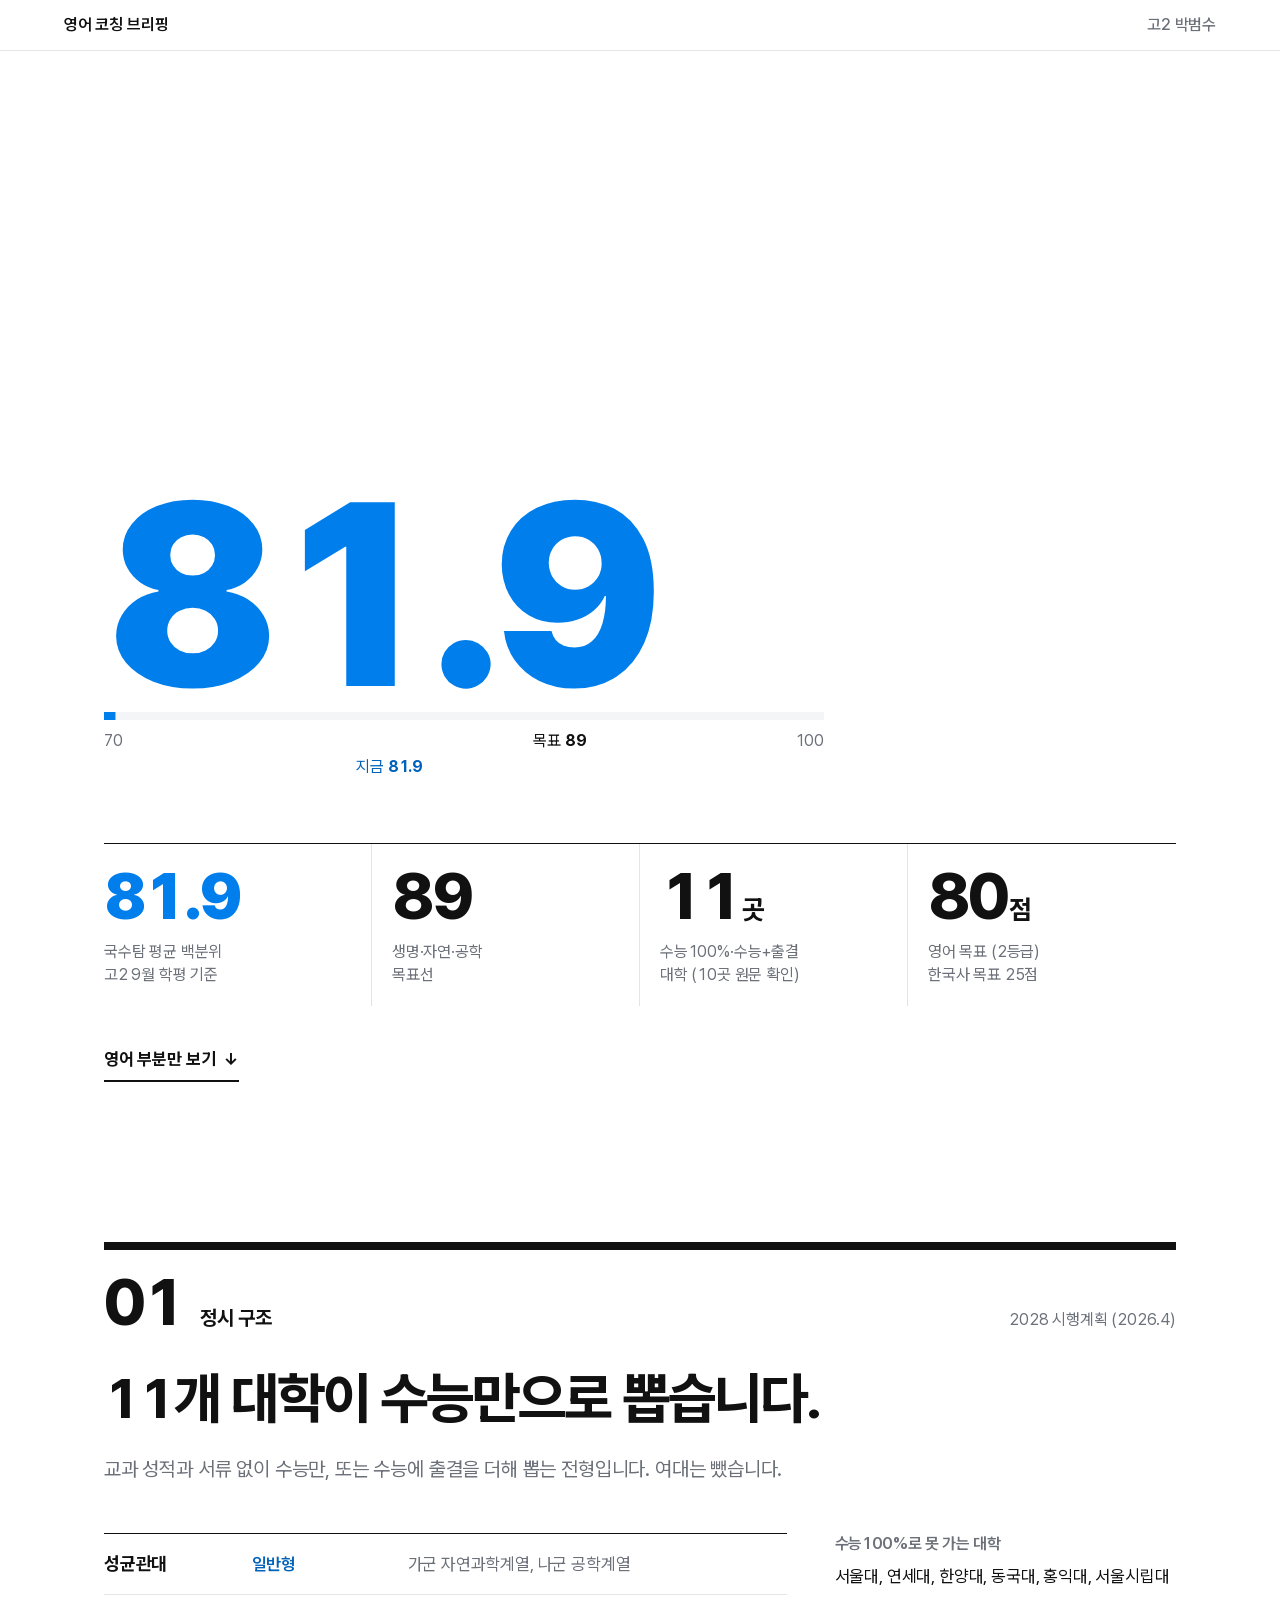
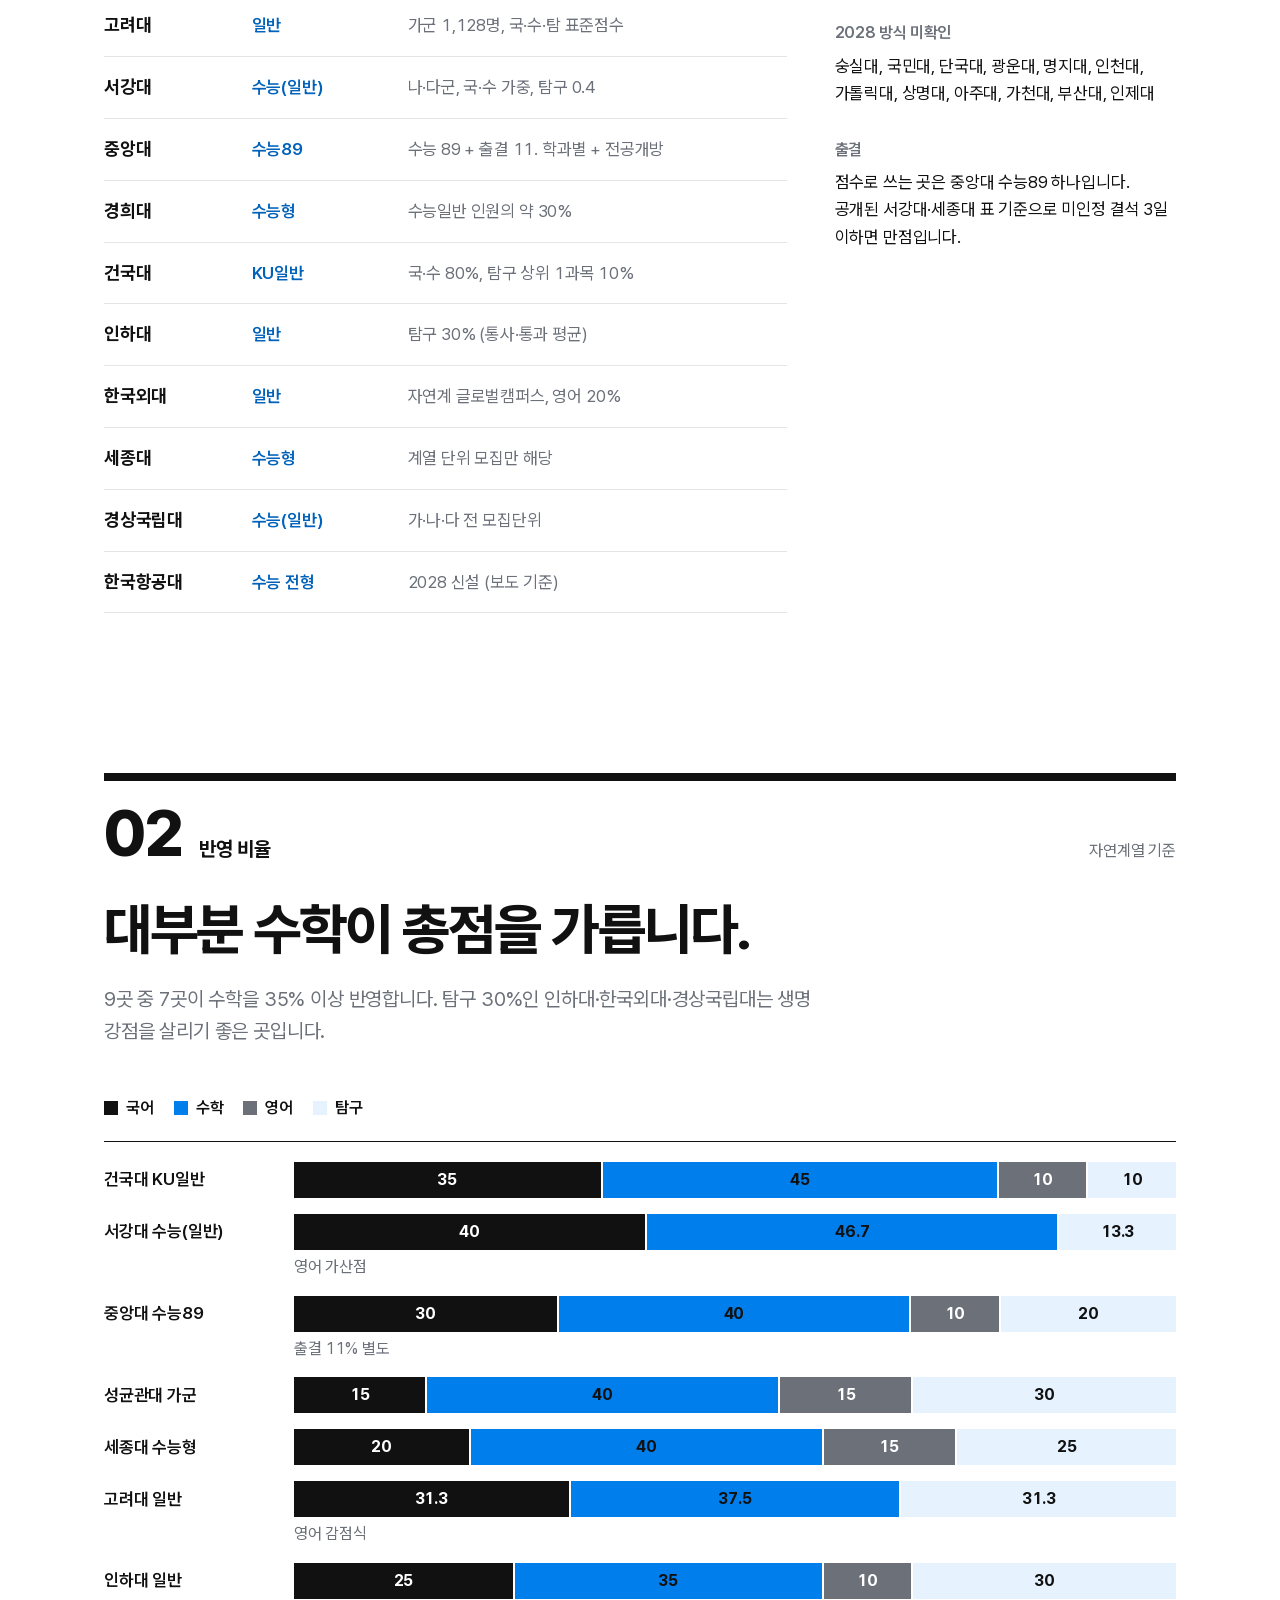
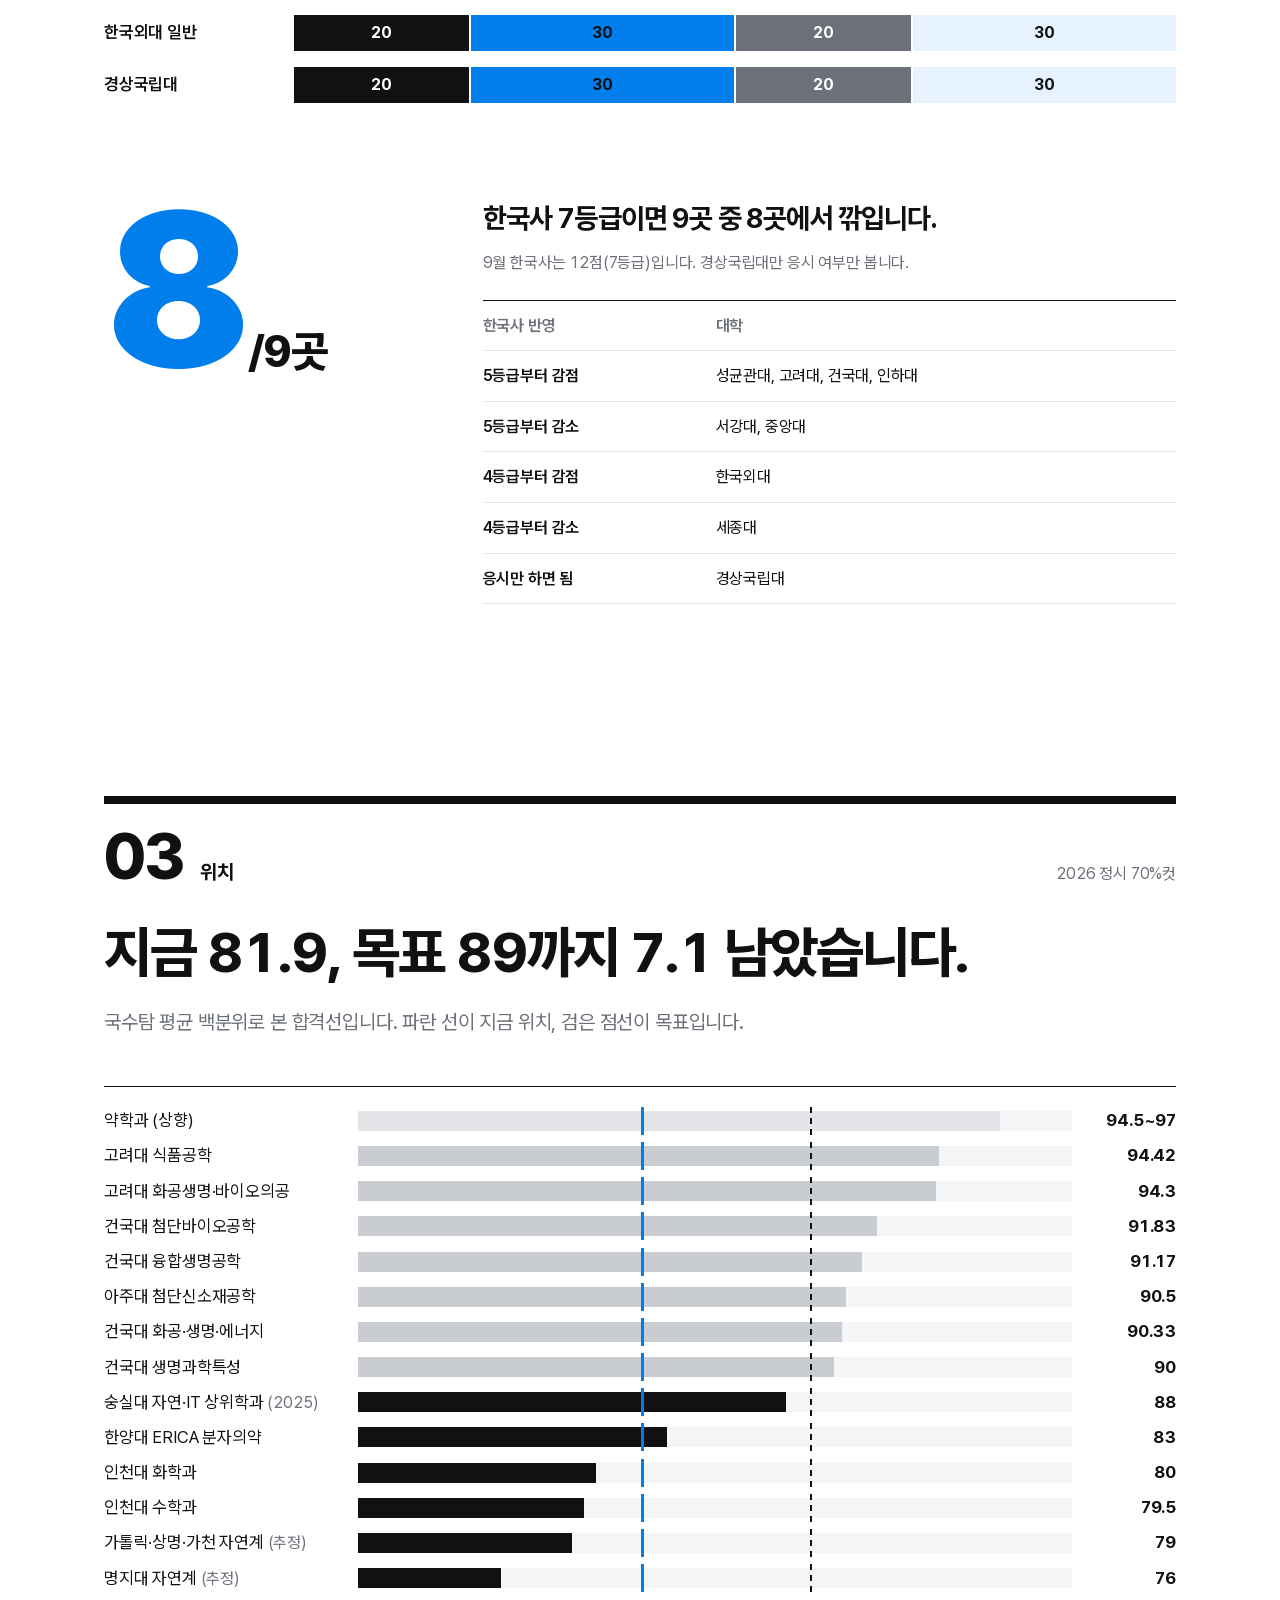
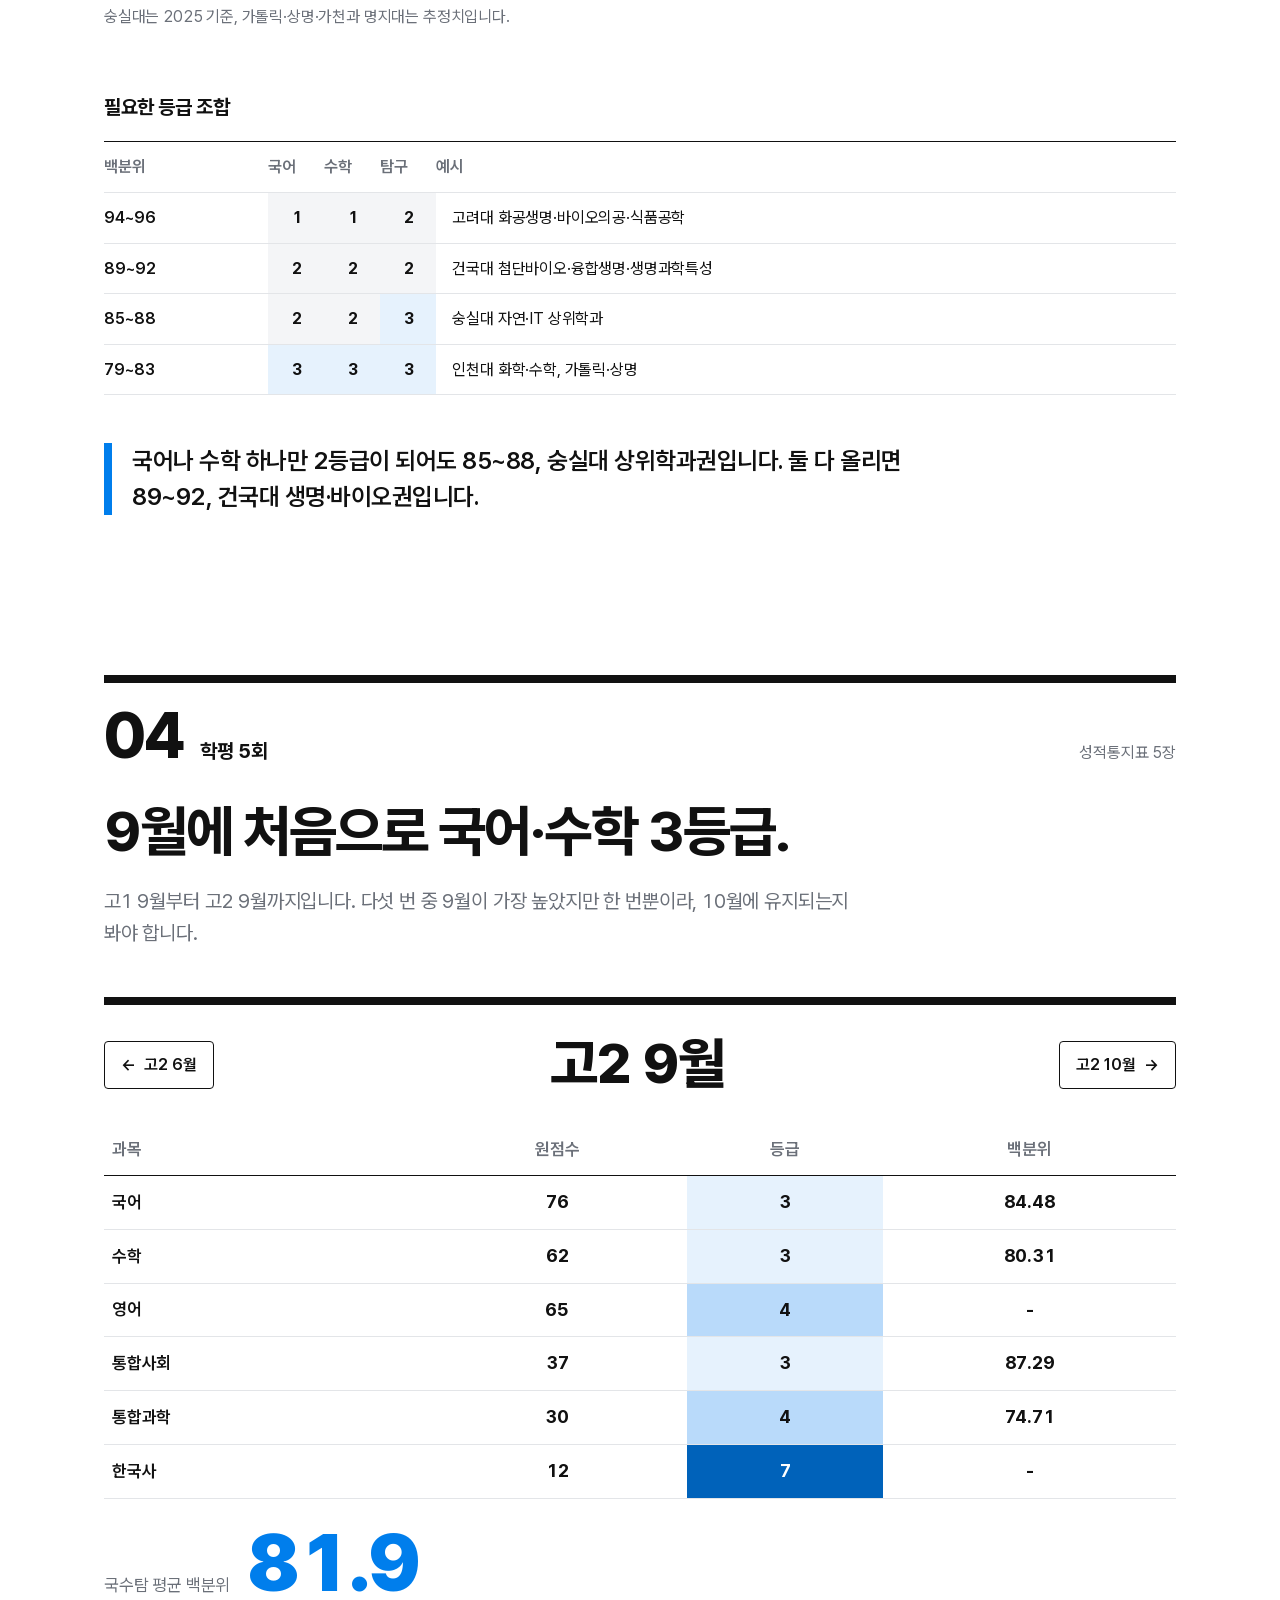
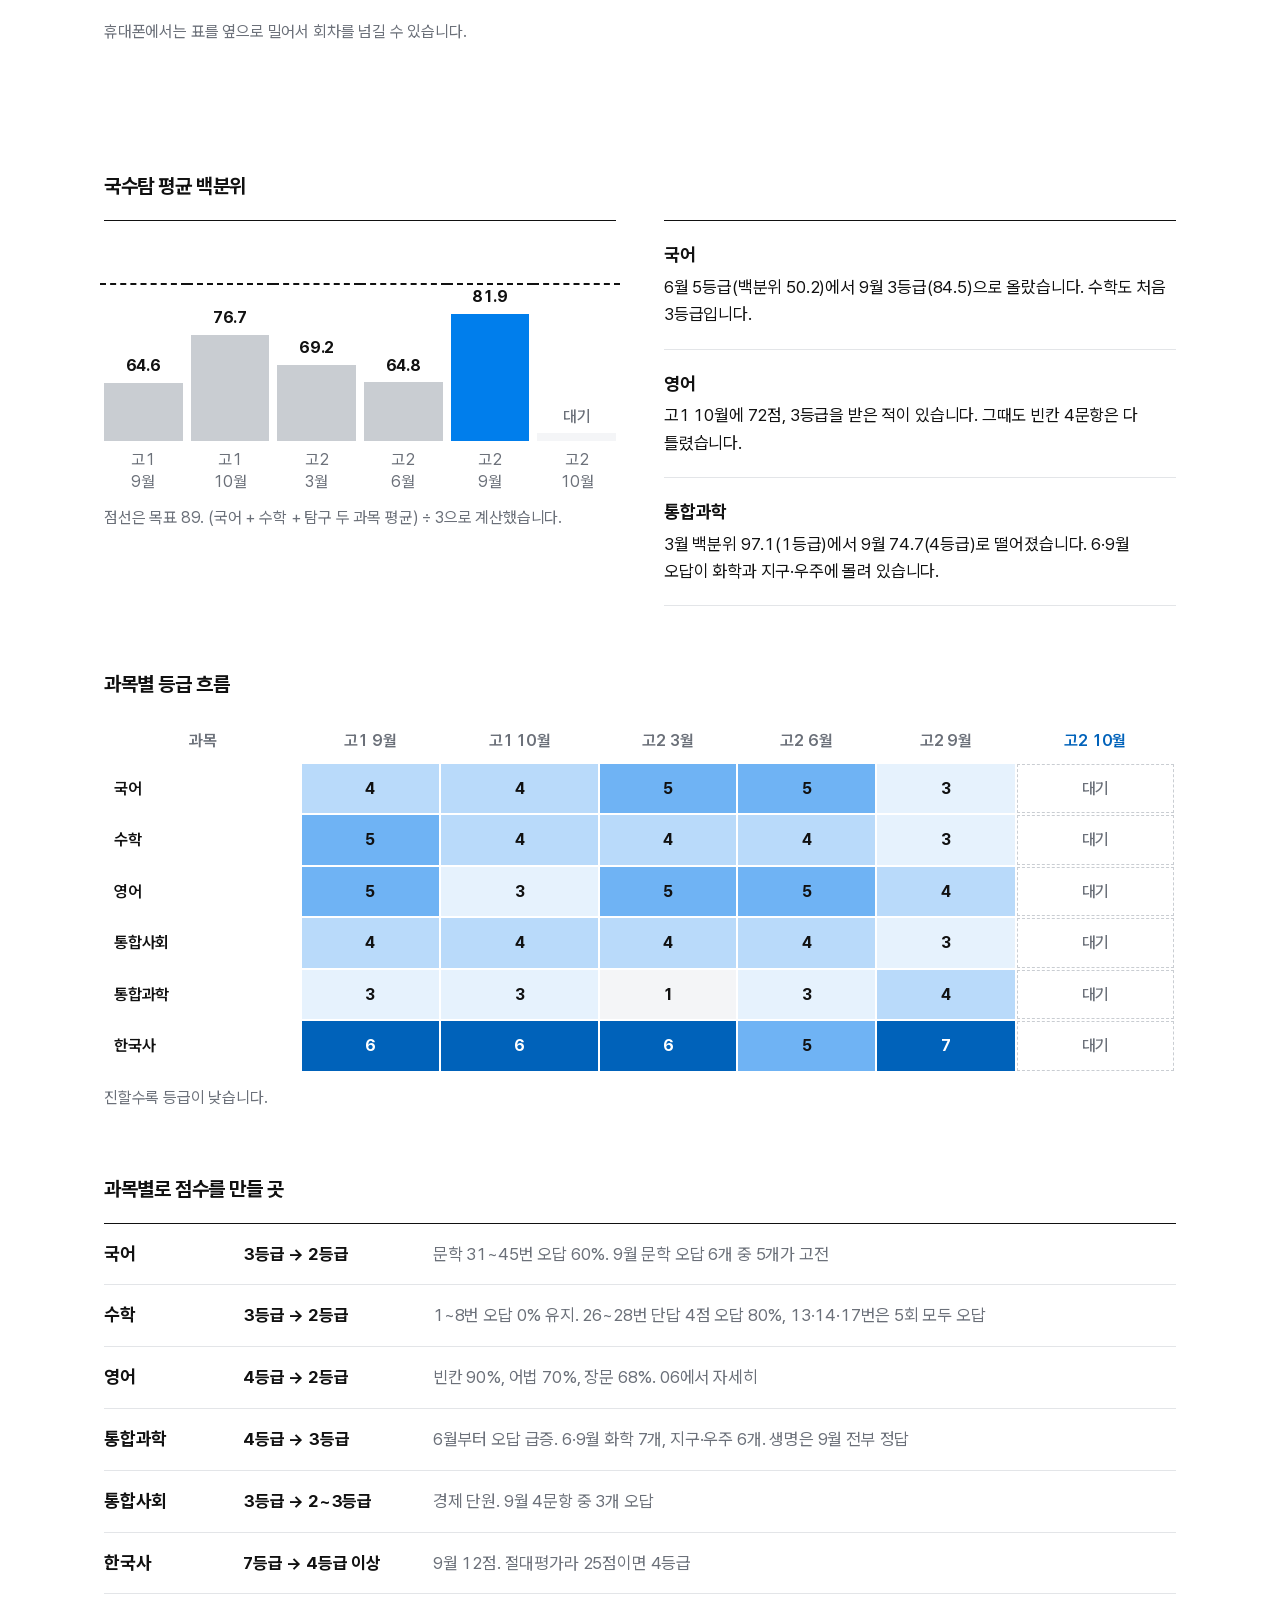
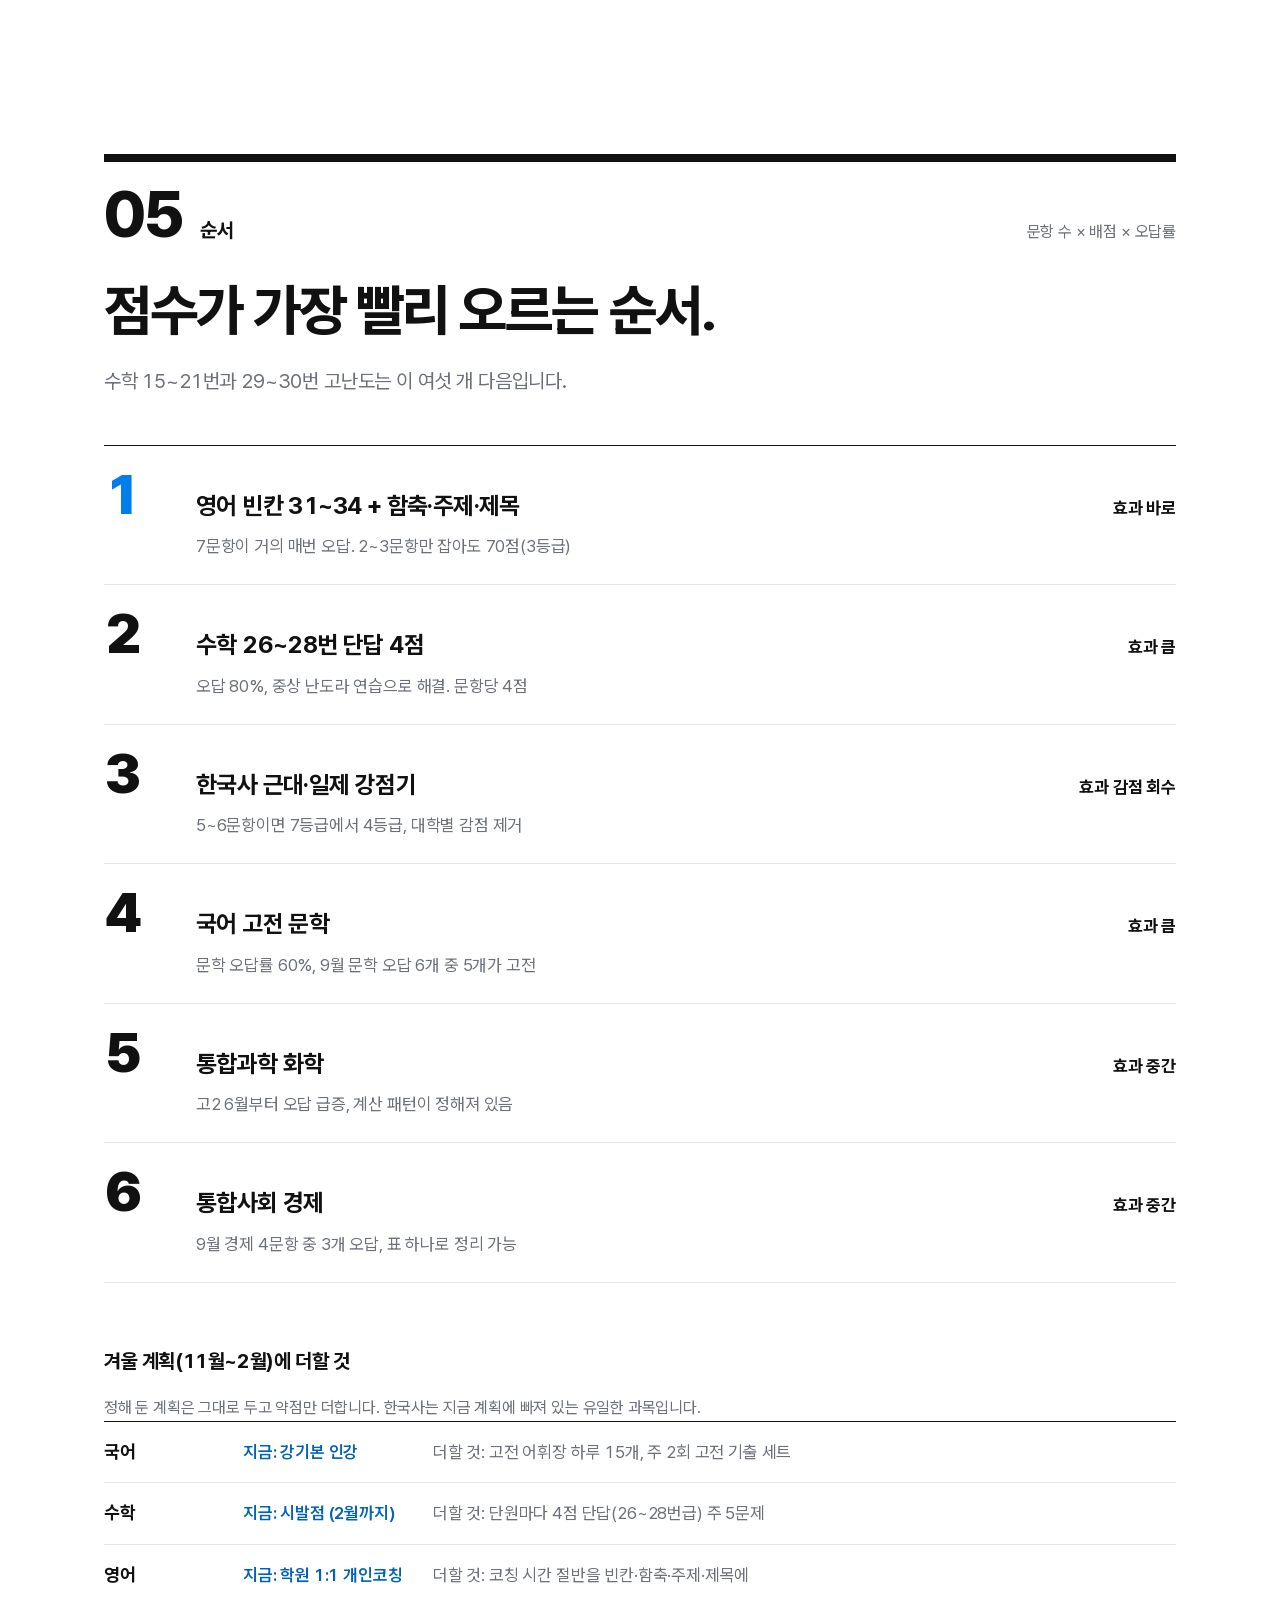
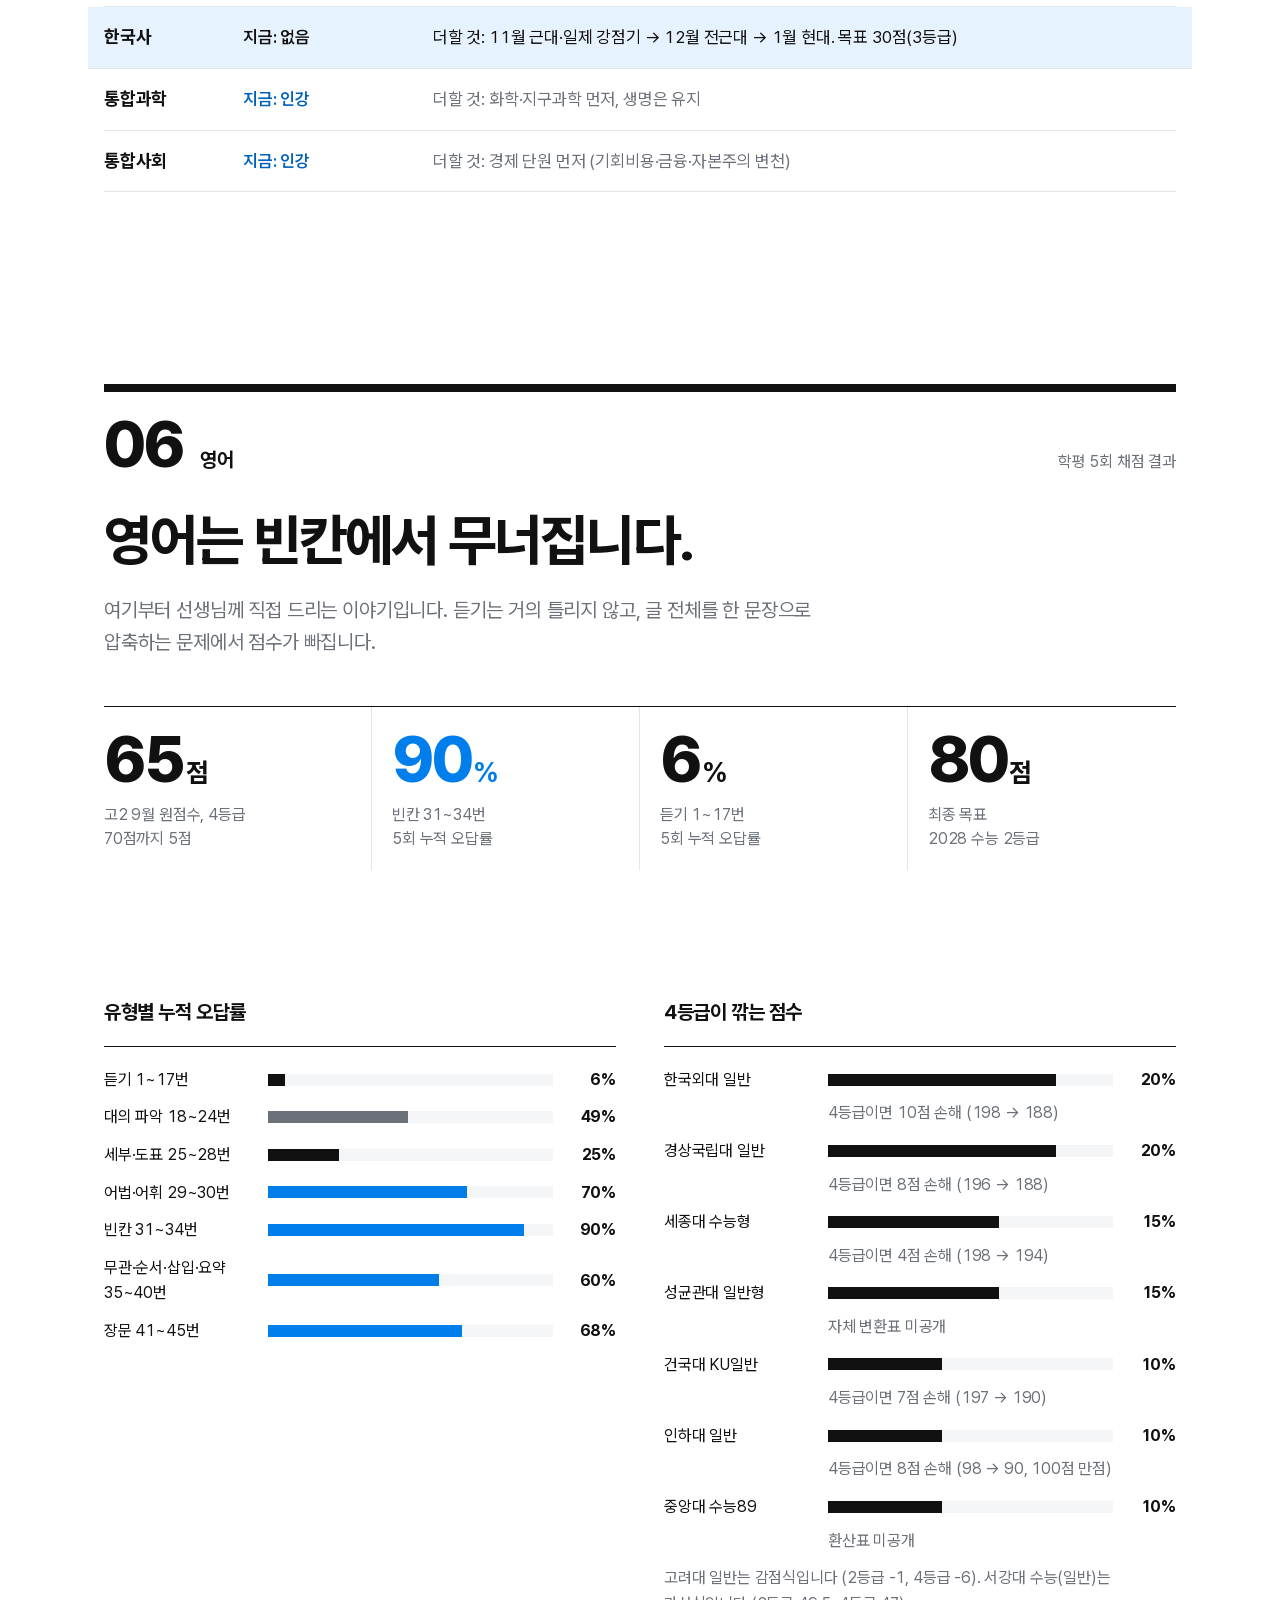
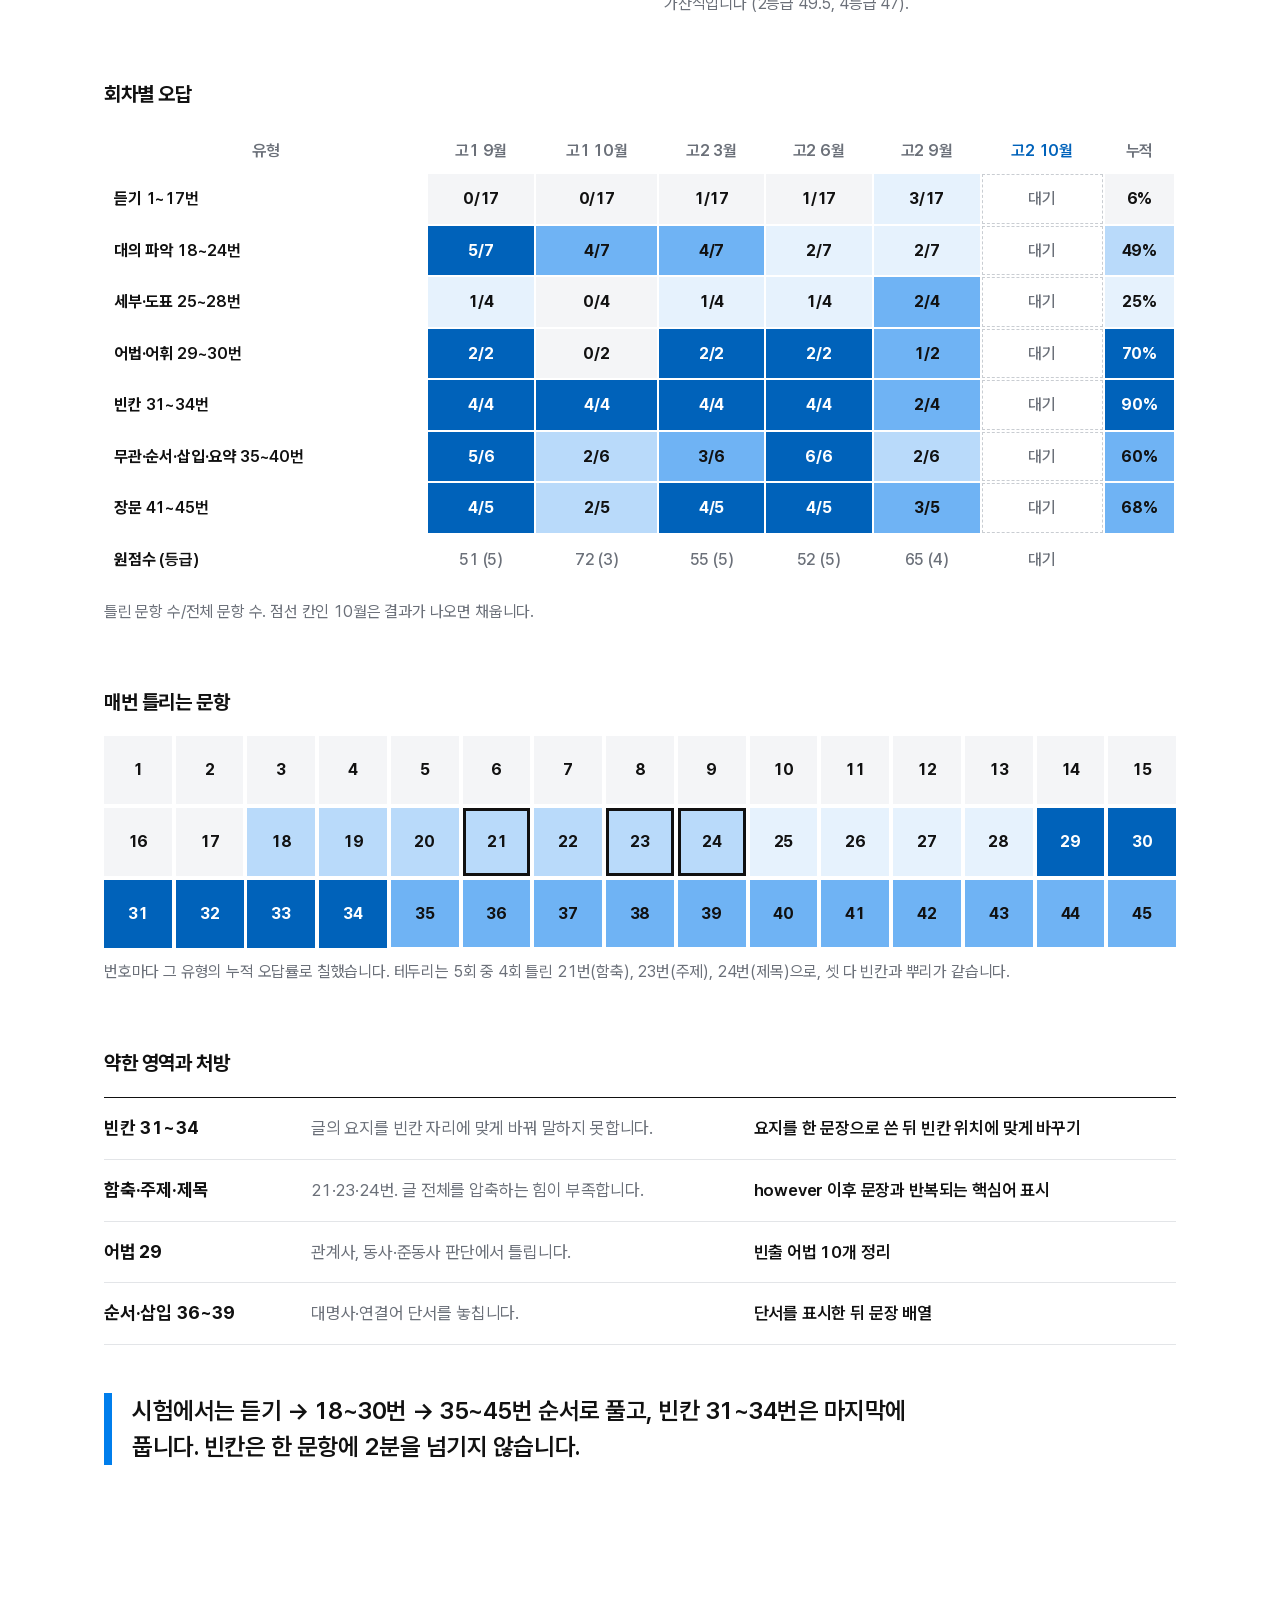
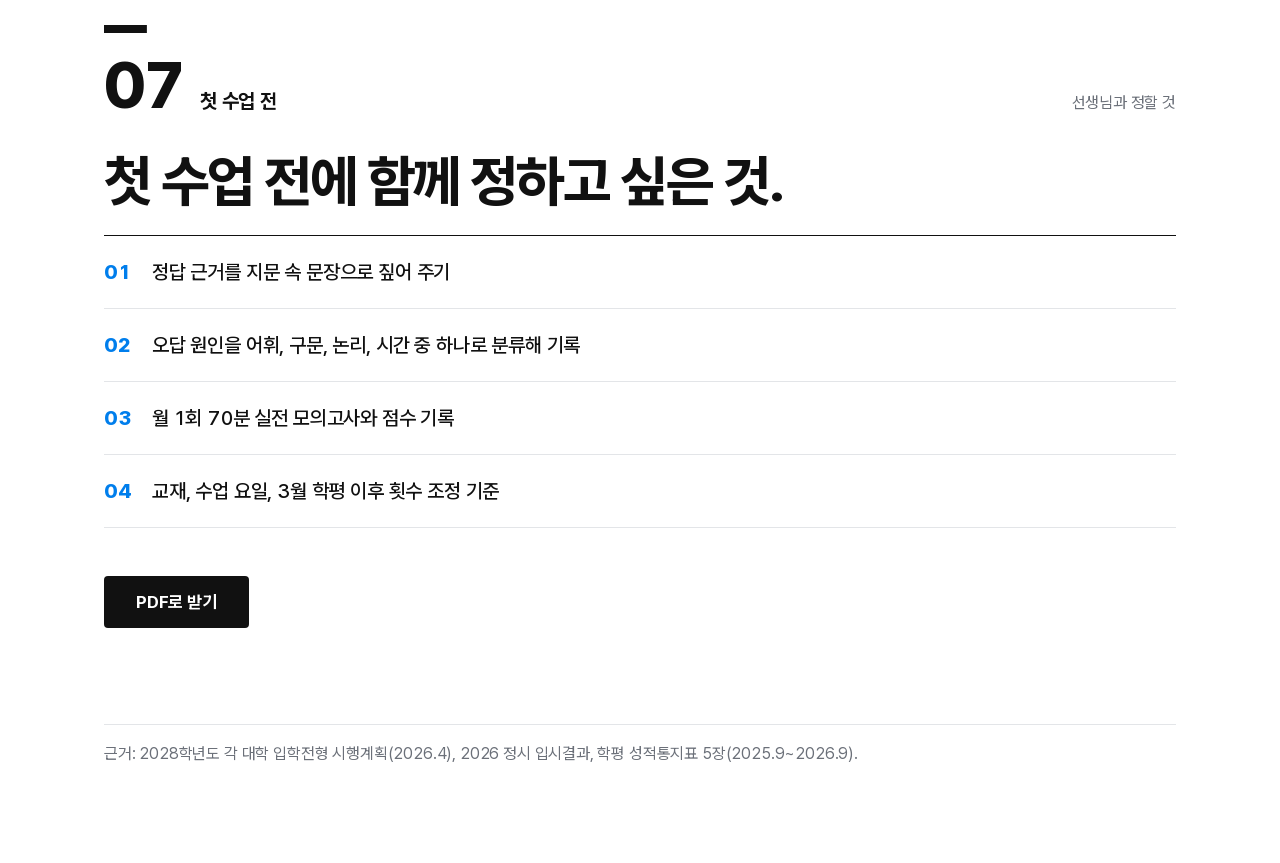
==== briefing/index.html @ 5a187ddb "Add 2028 briefing site under /briefing Co-Authored-By: Claude Opus 5.5 <noreply@anthropic.com> Claud" ====
<!DOCTYPE html>
<html lang="ko">
<head>
  <meta charset="utf-8">
  <meta name="viewport" content="width=device-width, initial-scale=1, viewport-fit=cover">
  <meta name="robots" content="noindex, nofollow">
  <title>2028 정시와 영어 코칭 브리핑</title>
  <link rel="preload" href="fonts/pretendard-subset.woff2" as="font" type="font/woff2" crossorigin>
  <link rel="stylesheet" href="styles.css">
</head>
<body>

<div class="topbar">
  <span class="tb-title">영어 코칭 브리핑</span>
  <span class="tb-meta">고2 박범수</span>
</div>

<main>

  <!-- 첫 화면: 큰 81.9가 스크롤에 맞춰 줄어들며 아래 숫자 줄 첫 칸으로 들어간다 -->
  <header class="hero" id="top">
    <h1 data-reveal>2028 정시 지도와<br>5회 학평 분석</h1>
    <p class="hero-sub" data-reveal>수능100%로 뽑는 대학 11곳을 기준으로 지금 위치와 남은 거리를 정리했습니다. 영어는 마지막 장에서 자세히 말씀드릴게요.</p>

    <div class="hero-num" aria-hidden="true">
      <span class="hero-big" id="hero-big"><span data-key="now">81.9</span></span>
    </div>
    <div class="gauge" id="gauge" role="img" aria-label="국수탐 평균 백분위 눈금. 지금 81.9, 목표 89">
      <span class="g-track"><span class="g-fill"></span><i class="g-goal"></i></span>
      <span class="g-labels"><span>70</span><span class="g-now">지금 <b data-key="now">81.9</b></span><span class="g-target">목표 <b data-key="target">89</b></span><span>100</span></span>
    </div>

    <ul class="mets">
      <li class="m-now"><span class="m-v"><span data-count="81.9" data-decimals="1" data-key="now">81.9</span></span><span class="m-l">국수탐 평균 백분위<br><span data-key="now-round">고2 9월</span> 학평 기준</span></li>
      <li><span class="m-v"><span data-count="89" data-key="target">89</span></span><span class="m-l">생명·자연·공학<br>목표선</span></li>
      <li><span class="m-v"><span data-count="11">11</span><small>곳</small></span><span class="m-l">수능100%·수능+출결<br>대학 (10곳 원문 확인)</span></li>
      <li><span class="m-v"><span data-count="80">80</span><small>점</small></span><span class="m-l">영어 목표 (2등급)<br>한국사 목표 25점</span></li>
    </ul>
    <a class="jump" href="#english" data-reveal>영어 부분만 보기 <span aria-hidden="true">↓</span></a>
    <ol class="toc print-only" aria-label="목차">
      <li><b>01</b>정시 구조</li><li><b>02</b>반영 비율</li><li><b>03</b>위치</li><li><b>04</b>학평 5회</li>
      <li><b>05</b>순서</li><li><b>06</b>영어</li><li><b>07</b>첫 수업 전</li>
    </ol>
  </header>

  <!-- 01 정시 구조 -->
  <section id="csat">
    <div class="sh" data-reveal><span class="sh-no">01</span><span class="sh-name">정시 구조</span><span class="sh-meta">2028 시행계획 (2026.4)</span></div>
    <h2 data-reveal>11개 대학이 수능만으로 뽑습니다.</h2>
    <p class="lede" data-reveal>교과 성적과 서류 없이 수능만, 또는 수능에 출결을 더해 뽑는 전형입니다. 여대는 뺐습니다.</p>
    <div class="cols">
      <ol class="rows univs" id="univs"></ol>
      <aside class="side">
        <div data-reveal><h3>수능100%로 못 가는 대학</h3><p id="not-csat"></p></div>
        <div data-reveal><h3>2028 방식 미확인</h3><p id="unconfirmed"></p></div>
        <div data-reveal><h3>출결</h3><p>점수로 쓰는 곳은 중앙대 수능89 하나입니다. 공개된 서강대·세종대 표 기준으로 미인정 결석 3일 이하면 만점입니다.</p></div>
      </aside>
    </div>
  </section>

  <!-- 02 반영 비율 -->
  <section id="ratio">
    <div class="sh" data-reveal><span class="sh-no">02</span><span class="sh-name">반영 비율</span><span class="sh-meta">자연계열 기준</span></div>
    <h2 data-reveal>대부분 수학이 총점을 가릅니다.</h2>
    <p class="lede" data-reveal>9곳 중 7곳이 수학을 35% 이상 반영합니다. 탐구 30%인 인하대·한국외대·경상국립대는 생명 강점을 살리기 좋은 곳입니다.</p>
    <ul class="legend" data-reveal aria-hidden="true">
      <li><i class="sw kor"></i>국어</li><li><i class="sw math"></i>수학</li><li><i class="sw eng"></i>영어</li><li><i class="sw tam"></i>탐구</li>
    </ul>
    <div class="stack" id="ratio-bars" role="img"></div>

    <div class="hist pb">
      <div class="hist-num" data-reveal><span class="big-n">8</span><span class="big-u">/9곳</span></div>
      <div class="hist-body">
        <h3 data-reveal>한국사 7등급이면 9곳 중 8곳에서 깎입니다.</h3>
        <p class="note" data-reveal>9월 한국사는 12점(7등급)입니다. 경상국립대만 응시 여부만 봅니다.</p>
        <table class="tbl" id="hist-rule" data-reveal></table>
      </div>
    </div>
  </section>

  <!-- 03 위치 -->
  <section id="position">
    <div class="sh" data-reveal><span class="sh-no">03</span><span class="sh-name">위치</span><span class="sh-meta">2026 정시 70%컷</span></div>
    <h2 data-reveal>지금 <span data-key="now">81.9</span>, 목표 <span data-key="target">89</span>까지 <span data-key="gap">7.1</span> 남았습니다.</h2>
    <p class="lede" data-reveal>국수탐 평균 백분위로 본 합격선입니다. 파란 선이 지금 위치, 검은 점선이 목표입니다.</p>
    <div class="cutoffs" id="cutoffs" role="img"></div>
    <p class="note" data-reveal>숭실대는 2025 기준, 가톨릭·상명·가천과 명지대는 추정치입니다.</p>

    <h3 class="sub-h pb" data-reveal>필요한 등급 조합</h3>
    <div class="scroll-x"><table class="tbl combos" id="combos" data-reveal></table></div>
    <p class="pull" data-reveal>국어나 수학 하나만 2등급이 되어도 85~88, 숭실대 상위학과권입니다. 둘 다 올리면 89~92, 건국대 생명·바이오권입니다.</p>
  </section>

  <!-- 04 학평 5회 -->
  <section id="mocks">
    <div class="sh" data-reveal><span class="sh-no">04</span><span class="sh-name">학평 5회</span><span class="sh-meta">성적통지표 5장</span></div>
    <h2 data-reveal>9월에 처음으로 국어·수학 3등급.</h2>
    <p class="lede" data-reveal>고1 9월부터 고2 9월까지입니다. 다섯 번 중 9월이 가장 높았지만 한 번뿐이라, 10월에 유지되는지 봐야 합니다.</p>

    <div class="round" id="round-card" data-reveal>
      <div class="round-nav">
        <button class="nav-btn" id="round-prev" type="button"><span aria-hidden="true">←</span><span class="nav-label"></span></button>
        <h3 class="round-title" id="round-title" aria-live="polite">고2 9월</h3>
        <button class="nav-btn" id="round-next" type="button"><span class="nav-label"></span><span aria-hidden="true">→</span></button>
      </div>
      <div class="round-body" id="round-body"></div>
      <p class="note round-hint">휴대폰에서는 표를 옆으로 밀어서 회차를 넘길 수 있습니다.</p>
    </div>

    <div class="split pb">
      <div>
        <h3 class="sub-h" data-reveal>국수탐 평균 백분위</h3>
        <ol class="trend" id="trend" role="img"></ol>
        <p class="note" data-reveal>점선은 목표 89. (국어 + 수학 + 탐구 두 과목 평균) ÷ 3으로 계산했습니다.</p>
      </div>
      <ul class="findings">
        <li data-reveal><b>국어</b>6월 5등급(백분위 50.2)에서 9월 3등급(84.5)으로 올랐습니다. 수학도 처음 3등급입니다.</li>
        <li data-reveal><b>영어</b>고1 10월에 72점, 3등급을 받은 적이 있습니다. 그때도 빈칸 4문항은 다 틀렸습니다.</li>
        <li data-reveal><b>통합과학</b>3월 백분위 97.1(1등급)에서 9월 74.7(4등급)로 떨어졌습니다. 6·9월 오답이 화학과 지구·우주에 몰려 있습니다.</li>
      </ul>
    </div>

    <h3 class="sub-h pb" data-reveal>과목별 등급 흐름</h3>
    <div class="scroll-x" tabindex="0" role="region" aria-label="회차별 과목 등급 표, 옆으로 밀어서 보기">
      <table class="heat grades" id="grade-table"></table>
    </div>
    <p class="note" data-reveal>진할수록 등급이 낮습니다.</p>

    <h3 class="sub-h" data-reveal>과목별로 점수를 만들 곳</h3>
    <ol class="rows subj" id="subject-plan"></ol>
  </section>

  <!-- 05 순서 -->
  <section id="order">
    <div class="sh" data-reveal><span class="sh-no">05</span><span class="sh-name">순서</span><span class="sh-meta">문항 수 × 배점 × 오답률</span></div>
    <h2 data-reveal>점수가 가장 빨리 오르는 순서.</h2>
    <p class="lede" data-reveal>수학 15~21번과 29~30번 고난도는 이 여섯 개 다음입니다.</p>
    <ol class="rank" id="priority"></ol>
    <h3 class="sub-h pb" data-reveal>겨울 계획(11월~2월)에 더할 것</h3>
    <p class="note" data-reveal>정해 둔 계획은 그대로 두고 약점만 더합니다. 한국사는 지금 계획에 빠져 있는 유일한 과목입니다.</p>
    <ol class="rows winter" id="winter"></ol>
  </section>

  <!-- 06 영어 -->
  <section id="english">
    <div class="sh" data-reveal><span class="sh-no">06</span><span class="sh-name">영어</span><span class="sh-meta">학평 5회 채점 결과</span></div>
    <h2 data-reveal>영어는 빈칸에서 무너집니다.</h2>
    <p class="lede" data-reveal>여기부터 선생님께 직접 드리는 이야기입니다. 듣기는 거의 틀리지 않고, 글 전체를 한 문장으로 압축하는 문제에서 점수가 빠집니다.</p>
    <ul class="mets eng-mets">
      <li><span class="m-v"><span data-count="65" data-key="eng-raw">65</span><small>점</small></span><span class="m-l"><span data-key="eng-label">고2 9월</span> 원점수, <span data-key="eng-grade">4</span>등급<br>70점까지 5점</span></li>
      <li class="accent"><span class="m-v"><span data-count="90" data-key="blank">90</span><small>%</small></span><span class="m-l">빈칸 31~34번<br><span data-rounds>5</span>회 누적 오답률</span></li>
      <li><span class="m-v"><span data-count="6" data-key="listen">6</span><small>%</small></span><span class="m-l">듣기 1~17번<br><span data-rounds>5</span>회 누적 오답률</span></li>
      <li><span class="m-v"><span data-count="80">80</span><small>점</small></span><span class="m-l">최종 목표<br>2028 수능 2등급</span></li>
    </ul>

    <div class="split pb">
      <div>
        <h3 class="sub-h" data-reveal>유형별 누적 오답률</h3>
        <div class="bars" id="type-bars" role="img" aria-label="유형별 누적 오답률 막대그래프"></div>
      </div>
      <div>
        <h3 class="sub-h" data-reveal>4등급이 깎는 점수</h3>
        <div class="bars" id="weight-bars" role="img" aria-label="대학별 영어 반영 비중과 4등급일 때 잃는 점수"></div>
        <p class="note" id="weight-other"></p>
      </div>
    </div>

    <h3 class="sub-h pb" data-reveal>회차별 오답</h3>
    <div class="scroll-x" tabindex="0" role="region" aria-label="회차별 유형 오답 표, 옆으로 밀어서 보기">
      <table class="heat" id="heat"></table>
    </div>
    <p class="note" data-reveal>틀린 문항 수/전체 문항 수. 점선 칸인 10월은 결과가 나오면 채웁니다.</p>

    <h3 class="sub-h" data-reveal>매번 틀리는 문항</h3>
    <div class="grid45" id="grid45" role="img" aria-label="45문항 지도. 번호마다 그 유형의 누적 오답률로 색을 칠함. 빈칸 31~34번이 가장 진하고, 21·23·24번은 5회 중 4회 오답"></div>
    <p class="note" data-reveal>번호마다 그 유형의 누적 오답률로 칠했습니다. 테두리는 5회 중 4회 틀린 21번(함축), 23번(주제), 24번(제목)으로, 셋 다 빈칸과 뿌리가 같습니다.</p>

    <h3 class="sub-h pb" data-reveal>약한 영역과 처방</h3>
    <ol class="rows fixes" id="fixes">
      <li><b>빈칸 31~34</b><span>글의 요지를 빈칸 자리에 맞게 바꿔 말하지 못합니다.</span><span class="fix">요지를 한 문장으로 쓴 뒤 빈칸 위치에 맞게 바꾸기</span></li>
      <li><b>함축·주제·제목</b><span>21·23·24번. 글 전체를 압축하는 힘이 부족합니다.</span><span class="fix">however 이후 문장과 반복되는 핵심어 표시</span></li>
      <li><b>어법 29</b><span>관계사, 동사·준동사 판단에서 틀립니다.</span><span class="fix">빈출 어법 10개 정리</span></li>
      <li><b>순서·삽입 36~39</b><span>대명사·연결어 단서를 놓칩니다.</span><span class="fix">단서를 표시한 뒤 문장 배열</span></li>
    </ol>
    <p class="pull" data-reveal>시험에서는 듣기 → 18~30번 → 35~45번 순서로 풀고, 빈칸 31~34번은 마지막에 풉니다. 빈칸은 한 문항에 2분을 넘기지 않습니다.</p>
  </section>

  <!-- 07 함께 정할 것 -->
  <section id="ask">
    <div class="sh" data-reveal><span class="sh-no">07</span><span class="sh-name">첫 수업 전</span><span class="sh-meta">선생님과 정할 것</span></div>
    <h2 data-reveal>첫 수업 전에 함께 정하고 싶은 것.</h2>
    <ol class="checks">
      <li>정답 근거를 지문 속 문장으로 짚어 주기</li>
      <li>오답 원인을 어휘, 구문, 논리, 시간 중 하나로 분류해 기록</li>
      <li>월 1회 70분 실전 모의고사와 점수 기록</li>
      <li>교재, 수업 요일, 3월 학평 이후 횟수 조정 기준</li>
    </ol>
    <a class="btn" href="pdf/briefing.pdf" download="2028-정시-영어-코칭-브리핑.pdf">PDF로 받기</a>
    <p class="note" id="pdf-msg" aria-live="polite"></p>
    <p class="colophon">근거: 2028학년도 각 대학 입학전형 시행계획(2026.4), 2026 정시 입시결과, 학평 성적통지표 5장(2025.9~2026.9).</p>
  </section>

</main>
<script src="main.js" defer></script>
</body>
</html>
---- briefing/styles.css ----
/* Hallmark · redesign · genre: modern-minimal (Swiss) · macrostructure: Stat-Led + Long Document
 * theme: custom "밝은 흰 바탕, 파랑 하나, 굵은 고딕, 큰 숫자" (학생의 swiss-motion-deck 취향)
 * paper #FFFFFF · ink #111111 · accent #007EEC · display/body: Pretendard Variable
 * pre-emit critique: P5 H4 E4 S5 R5 V4
 */

/* 글꼴: 사이트에 쓰인 글자만 잘라 넣은 Pretendard (tools/subset_font.py). 빠진 글자는 시스템 고딕 */
@font-face {
  font-family: "Pretendard Site";
  src: url("fonts/pretendard-subset.woff2") format("woff2");
  font-weight: 100 900; font-style: normal; font-display: swap;
}

/* 디자인 토큰: 색·글꼴·간격·모션은 반드시 여기 변수로만 사용 (CLAUDE.md 규칙) */
:root {
  --paper: #FFFFFF; --surface: #F4F5F7; --line: #E3E5E8; --line-2: #C9CDD2;
  --ink: #111111; --ink-2: #6B7079;
  --accent: #007EEC; --accent-ink: #0062BA; --accent-soft: #E6F2FD;
  /* 진할수록 '자주 틀림·낮은 등급' (파랑 한 가지 색의 농도) */
  --heat-0: #F4F5F7; --heat-1: #E6F2FD; --heat-2: #B9DAFA; --heat-3: #6FB3F4; --heat-4: #0062BA;
  --font: "Pretendard Site", "Pretendard", "Apple SD Gothic Neo", "Noto Sans KR", "Noto Sans CJK KR", system-ui, sans-serif;
  --s1: 4px; --s2: 8px; --s3: 12px; --s4: 16px; --s5: 20px; --s6: 24px; --s8: 32px; --s10: 40px; --s12: 48px; --s16: 64px; --s24: 96px; --s32: 128px;
  --gutter: clamp(16px, 5vw, 64px);
  --rule: 8px;
  --r1: 2px; --r2: 4px;
  --dur-in: 560ms; --dur-out: 240ms; --dur-draw: 800ms; --stagger: 60ms;
  --ease-out: cubic-bezier(0.16, 1, 0.3, 1); --ease-in: cubic-bezier(0.4, 0, 1, 1);
}

* { box-sizing: border-box; }
html, body { overflow-x: clip; background: var(--paper); }
html { scroll-behavior: smooth; -webkit-text-size-adjust: 100%; }
body { margin: 0; color: var(--ink); font: 400 17px/1.6 var(--font); letter-spacing: -0.01em;
  font-variant-numeric: tabular-nums; word-break: keep-all; overflow-wrap: break-word; -webkit-font-smoothing: antialiased; }
main { max-width: 1200px; margin: 0 auto; padding: 0 max(var(--gutter), env(safe-area-inset-right)) env(safe-area-inset-bottom) max(var(--gutter), env(safe-area-inset-left)); }
h1, h2, h3 { font-style: normal; margin: 0; min-width: 0; }
h1 { font-size: clamp(40px, 8.4vw, 96px); font-weight: 800; line-height: 1.08; letter-spacing: -0.045em; }
h2 { font-size: clamp(30px, 5.6vw, 56px); font-weight: 750; line-height: 1.18; letter-spacing: -0.035em; max-width: 16em; margin-bottom: var(--s5); }
h3 { font-size: 20px; font-weight: 700; letter-spacing: -0.02em; line-height: 1.4; }
.sub-h { margin: var(--s16) 0 var(--s5); }
.lede { color: var(--ink-2); font-size: clamp(17px, 1.6vw, 20px); max-width: 38em; margin: 0 0 var(--s12); }
.note { color: var(--ink-2); font-size: 16px; margin: var(--s3) 0 0; }
b { font-weight: 700; }
a { color: inherit; }

/* 위쪽 띠 */
body::before { content: ""; position: fixed; inset: 0 0 auto; height: env(safe-area-inset-top, 0px); z-index: 10; background: var(--paper); }
.topbar { position: sticky; top: env(safe-area-inset-top, 0px); z-index: 10; display: flex; justify-content: space-between; gap: var(--s4);
  padding: var(--s3) max(var(--gutter), env(safe-area-inset-right, 0px)) var(--s3) max(var(--gutter), env(safe-area-inset-left, 0px)); background: var(--paper); border-bottom: 1px solid var(--line); font-size: 16px; font-weight: 600; }
.tb-meta { color: var(--ink-2); font-weight: 500; }

/* 섹션: 굵은 선 + 큰 번호 + 짧은 이름 + 오른쪽 출처 → 문장 제목 */
section { padding: var(--s24) 0 var(--s16); scroll-margin-top: calc(var(--s16) + var(--s2)); }
section#ratio { padding-bottom: var(--s24); }
section#english { padding-top: var(--s32); }
.sh { position: relative; display: grid; grid-template-columns: auto minmax(0, 1fr) auto; align-items: baseline; gap: var(--s4);
  padding-top: calc(var(--rule) + var(--s5)); margin-bottom: var(--s8); }
.sh::before { content: ""; position: absolute; left: 0; right: 0; top: 0; height: var(--rule); background: var(--ink); transform-origin: left center; }
.sh-no { font-size: clamp(40px, 6vw, 64px); font-weight: 800; line-height: 1; letter-spacing: -0.04em; }
.sh-name { font-size: 20px; font-weight: 700; }
.sh-meta { color: var(--ink-2); font-size: 16px; text-align: right; }
@media (max-width: 560px) { .sh { grid-template-columns: auto minmax(0, 1fr); } .sh-meta { grid-column: 1 / -1; text-align: left; } }

/* 첫 화면 */
.hero { padding: var(--s16) 0 var(--s16); }
.hero-sub { color: var(--ink-2); font-size: clamp(17px, 1.8vw, 22px); max-width: 32em; margin: var(--s6) 0 0; }
.hero-num { margin: var(--s12) 0 0; line-height: 1; height: 0.86em; font-size: clamp(132px, 36vw, 260px); }
.hero-big { display: inline-block; line-height: 1; font-size: 1em; margin-top: -0.08em; font-weight: 900; letter-spacing: -0.06em; color: var(--accent);
  transform-origin: left top; will-change: transform; }
.gauge { margin: var(--s6) 0 var(--s16); max-width: 720px; }
.g-track { position: relative; display: block; height: 8px; background: var(--surface); }
.g-fill { position: absolute; inset: 0 auto 0 0; width: var(--now); background: var(--accent); transform-origin: left center; }
.g-goal { position: absolute; top: -8px; bottom: -8px; left: var(--goal); width: 2px; background: var(--ink); }
.g-labels { position: relative; display: block; height: 3.2em; margin-top: var(--s2); color: var(--ink-2); font-size: 16px; }
.g-labels > span { position: absolute; top: 0; }
.g-labels > span:first-child { left: 0; } .g-labels > span:last-child { right: 0; }
.g-now { left: var(--now); transform: translateX(-50%); color: var(--accent-ink); top: 1.6em !important; white-space: nowrap; }
.g-target { left: var(--goal); transform: translateX(-50%); color: var(--ink); white-space: nowrap; }
.mets { list-style: none; margin: 0; padding: 0; display: grid; grid-template-columns: repeat(4, minmax(0, 1fr)); border-top: 1px solid var(--ink); }
.mets li { padding: var(--s5) var(--s5) var(--s5) 0; border-right: 1px solid var(--line); }
.mets li + li { padding-left: var(--s5); }
.mets li:last-child { border-right: 0; }
.m-v { display: block; font-size: clamp(40px, 5.6vw, 64px); font-weight: 800; letter-spacing: -0.045em; line-height: 1; }
.m-v small { font-size: 0.42em; font-weight: 700; letter-spacing: -0.02em; margin-left: 2px; }
.m-l { display: block; margin-top: var(--s3); color: var(--ink-2); font-size: 16px; line-height: 1.45; }
.mets li.accent .m-v { color: var(--accent); }
/* 첫 화면 큰 숫자가 내려앉는 칸: 굵기·자간·색을 큰 숫자와 같게 해 바꿔 끼울 때 티가 안 나게 */
.m-now .m-v { color: var(--accent); font-weight: 900; letter-spacing: -0.06em; }
.m-now .m-v > span { display: inline-block; line-height: 1; }
@media (max-width: 720px) {
  .mets { grid-template-columns: repeat(2, minmax(0, 1fr)); }
  .mets li { border-right: 0; border-bottom: 1px solid var(--line); padding-left: 0 !important; }
  .mets li:nth-child(odd) { border-right: 1px solid var(--line); }
  .mets li:nth-child(even) { padding-left: var(--s4) !important; }
}
.jump { display: inline-flex; align-items: center; gap: var(--s2); min-height: 44px; margin-top: var(--s8); font-weight: 700; text-decoration: none; border-bottom: 2px solid var(--ink); }


/* 두 단 배치 (넓은 화면) */
.cols, .split { display: grid; gap: var(--s12); }
@media (min-width: 960px) {
  .cols { grid-template-columns: minmax(0, 8fr) minmax(0, 4fr); }
  .split { grid-template-columns: minmax(0, 1fr) minmax(0, 1fr); align-items: start; }
}
.side { display: grid; gap: var(--s8); align-content: start; }
.side h3 { font-size: 16px; color: var(--ink-2); font-weight: 600; margin-bottom: var(--s2); }
.side p { margin: 0; }

/* 줄 목록 (대학, 과목, 겨울 계획, 처방) */
.rows { list-style: none; margin: 0; padding: 0; border-top: 1px solid var(--ink); }
.rows li { display: grid; grid-template-columns: 7.5em 8em minmax(0, 1fr); column-gap: var(--s5); padding: var(--s4) 0; border-bottom: 1px solid var(--line); align-items: baseline; }
.rows li > b { font-size: 18px; }
.rows .track { color: var(--accent-ink); font-weight: 600; }
.rows li > span:not(.track):not(.grade-move):not(.fix) { color: var(--ink-2); }
.rows.subj li, .rows.winter li { grid-template-columns: 7em 10em minmax(0, 1fr); }
.rows.subj .grade-move { font-weight: 700; }
.rows.winter li.gap > span { color: var(--ink) !important; }
.rows.winter li.gap { background: var(--accent-soft); padding-left: var(--s4); padding-right: var(--s4); margin: 0 calc(-1 * var(--s4)); }
.rows.fixes li { grid-template-columns: 11em minmax(0, 1fr) minmax(0, 1fr); }
.rows.fixes .fix { font-weight: 600; }
@media (max-width: 720px) {
  .rows li, .rows.subj li, .rows.winter li, .rows.fixes li { grid-template-columns: max-content minmax(0, 1fr); column-gap: var(--s3); row-gap: var(--s1); }
  .rows li > span:last-child { grid-column: 1 / -1; }
  .rows.fixes li > span { grid-column: 1 / -1; }
}

/* 02 누적 막대 */
.legend { list-style: none; display: flex; flex-wrap: wrap; gap: var(--s5); margin: 0 0 var(--s5); padding: 0; font-size: 16px; font-weight: 600; }
.legend li { display: inline-flex; align-items: center; gap: var(--s2); }
.sw { display: inline-block; width: 14px; height: 14px; }
.sw.kor, .seg-s.kor { background: var(--ink); color: var(--paper); }
.sw.math, .seg-s.math { background: var(--accent); color: var(--ink); }
.sw.eng, .seg-s.eng { background: var(--ink-2); color: var(--paper); }
.sw.tam, .seg-s.tam { background: var(--accent-soft); color: var(--ink); }
.stack { display: grid; gap: var(--s4); border-top: 1px solid var(--ink); padding-top: var(--s5); }
.stack-row { display: grid; grid-template-columns: 10em minmax(0, 1fr); column-gap: var(--s5); align-items: center; }
.stack-name { font-weight: 600; }
.stack-track { display: flex; gap: 2px; height: 36px; }
.seg-s { display: grid; place-items: center; min-width: 0; font-weight: 700; font-size: 16px; transform-origin: left center; overflow: hidden; }
.stack-sub { grid-column: 2; color: var(--ink-2); font-size: 16px; margin-top: var(--s1); }
@media (max-width: 600px) { .stack-row { grid-template-columns: 1fr; row-gap: var(--s2); } .stack-sub { grid-column: 1; margin-top: 0; } }
.hist { display: grid; gap: var(--s8); margin-top: var(--s24); }
@media (min-width: 860px) { .hist { grid-template-columns: minmax(0, 4fr) minmax(0, 8fr); } }
.big-n { font-size: clamp(120px, 26vw, 220px); font-weight: 900; line-height: 0.82; letter-spacing: -0.06em; color: var(--accent); }
.big-u { font-size: clamp(28px, 5vw, 44px); font-weight: 800; letter-spacing: -0.03em; margin-left: var(--s2); }
.hist-body h3 { font-size: clamp(22px, 3vw, 28px); letter-spacing: -0.03em; }
.hist-body .tbl { margin-top: var(--s6); }

/* 표 */
.tbl { width: 100%; border-collapse: collapse; font-size: 16px; border-top: 1px solid var(--ink); }
.tbl th { text-align: left; color: var(--ink-2); font-weight: 600; padding: var(--s3) var(--s3) var(--s3) 0; border-bottom: 1px solid var(--line); white-space: nowrap; }
.tbl td { padding: var(--s3) var(--s3) var(--s3) 0; border-bottom: 1px solid var(--line); }
.tbl td:first-child { font-weight: 600; white-space: nowrap; }
.combos td.num { text-align: center; font-weight: 700; padding-right: 0; width: 3.5em; }
.combos td:last-child { min-width: 13em; padding-left: var(--s4); }
/* 휴대폰: 백분위 + 등급 세 칸을 한 줄, 예시는 그 아래 줄 */
@media (max-width: 600px) {
  .combos tr { display: grid; grid-template-columns: 5em repeat(3, minmax(0, 1fr)); align-items: center; border-bottom: 1px solid var(--line); padding-bottom: var(--s3); }
  .combos th, .combos td { border-bottom: 0; }
  .combos th:last-child { display: none; }
  .combos th:not(:first-child) { text-align: center; }
  .combos td.num { width: auto; padding: var(--s2) 0; }
  .combos td:last-child { grid-column: 1 / -1; min-width: 0; padding: 0; color: var(--ink-2); }
}
.scroll-x { overflow-x: auto; -webkit-overflow-scrolling: touch; }
.scroll-x:focus-visible { outline: 3px solid var(--accent); outline-offset: 4px; }
.pull { margin: var(--s12) 0 0; padding-left: var(--s5); border-left: var(--rule) solid var(--accent); font-size: clamp(19px, 2.2vw, 24px); font-weight: 600; line-height: 1.5; letter-spacing: -0.02em; max-width: 34em; }

/* 히트맵 (파랑 농도) */
table.heat { width: 100%; border-collapse: separate; border-spacing: 2px; font-size: 16px; min-width: 600px; }
.heat.grades { min-width: 540px; }
.heat th { font-weight: 600; color: var(--ink-2); padding: var(--s2); text-align: center; white-space: nowrap; }
.heat th[scope="row"] { text-align: left; color: var(--ink); background: var(--paper); }
.heat th:first-child { position: sticky; left: 0; z-index: 1; background: var(--paper); min-width: 8.5em; }
.heat.grades th:first-child { min-width: 6em; }
.heat td { text-align: center; padding: var(--s3) var(--s1); font-weight: 700; }
.heat th.latest { color: var(--accent-ink); }
.heat td.latest.hx { outline: 1px dashed var(--line-2); outline-offset: -1px; }
.heat td.hs { background: var(--paper); font-weight: 500; color: var(--ink-2); }
.h0, .g0 { background: var(--heat-0); } .h1, .g1 { background: var(--heat-1); } .h2, .g2 { background: var(--heat-2); }
.h3, .g3 { background: var(--heat-3); } .h4, .g4 { background: var(--heat-4); color: var(--paper); }
.hx { background: var(--paper); color: var(--ink-2); font-weight: 500 !important; }

/* 막대 */
.bars { display: grid; gap: var(--s3); border-top: 1px solid var(--ink); padding-top: var(--s5); }
.bar-row { display: grid; grid-template-columns: minmax(0, 9.5em) minmax(0, 1fr) 3.2em; gap: var(--s3); align-items: center; font-size: 16px; }
.bar-track { height: 12px; background: var(--surface); }
.bar-fill { display: block; height: 100%; background: var(--ink); transform-origin: left center; }
.bar-fill.bad { background: var(--accent); } .bar-fill.warn { background: var(--ink-2); }
.bar-val { font-weight: 700; text-align: right; }
.bar-sub { grid-column: 2 / 4; color: var(--ink-2); font-size: 16px; margin-top: calc(-1 * var(--s1)); }

/* 03 합격선: 막대마다 같은 자리에 지금·목표 표시 → 이어 보면 세로선 */
.cutoffs { display: grid; gap: var(--s2); border-top: 1px solid var(--ink); padding-top: var(--s5); }
.cut-row { display: grid; grid-template-columns: minmax(0, 14em) minmax(0, 1fr) 5.2em; gap: var(--s4); align-items: center; }
.cut-name small { color: var(--ink-2); font-size: 16px; }
.cut-track { position: relative; height: 20px; background: var(--surface); }
.cut-track .bar-fill { background: var(--line-2); }
.cut-track .bar-fill.reach, .cut-track .bar-fill.goal { background: var(--ink); }
.cut-track .bar-fill.range { background: var(--line); }
.cut-val { font-weight: 700; text-align: right; }
.mk { position: absolute; top: -4px; bottom: -4px; transform-origin: center; }
.mk.now { width: 3px; background: var(--accent); }
.mk.goal { width: 0; border-left: 2px dashed var(--ink); }
@media (max-width: 600px) {
  .cut-row { grid-template-columns: minmax(0, 1fr) 4.6em; row-gap: var(--s1); padding-bottom: var(--s2); }
  .cut-name { grid-column: 1 / 3; }
}

/* 04 회차 넘기기 */
.round { border-top: var(--rule) solid var(--ink); padding-top: var(--s5); margin-bottom: var(--s16); }
.round-nav { display: grid; grid-template-columns: auto minmax(0, 1fr) auto; align-items: center; gap: var(--s4); margin-bottom: var(--s5); }
.round-title { font-size: clamp(32px, 6vw, 56px); font-weight: 800; letter-spacing: -0.04em; text-align: center; white-space: nowrap; }
.nav-btn { display: inline-flex; align-items: center; gap: var(--s2); min-height: 48px; min-width: 48px; padding: 0 var(--s4);
  border: 1px solid var(--ink); border-radius: var(--r2); background: var(--paper); color: var(--ink); font: 600 16px/1 var(--font); cursor: pointer;
  transition: transform var(--dur-out) var(--ease-out), opacity var(--dur-out) var(--ease-out); }

.nav-btn:active:not(:disabled) { transform: scale(0.97); }
.nav-btn:disabled { opacity: 0.3; cursor: default; }
.nav-btn:focus-visible { outline: 3px solid var(--accent); outline-offset: 3px; }
@media (max-width: 480px) { .nav-label { display: none; } .nav-btn { padding: 0; justify-content: center; } }
.round-body { touch-action: pan-y; transition: transform var(--dur-in) var(--ease-out), opacity var(--dur-in) var(--ease-out); }
.round-body.out { opacity: 0; transform: translateY(12px); transition-duration: var(--dur-out); transition-timing-function: var(--ease-in); }
.round-table { width: 100%; border-collapse: collapse; }
.round-table th, .round-table td { padding: var(--s3) var(--s2); border-bottom: 1px solid var(--line); }
.round-table th { text-align: left; font-weight: 600; }
.round-table tr:first-child th { color: var(--ink-2); border-bottom-color: var(--ink); }
.round-table tr:first-child th:not(:first-child) { text-align: center; }
.round-table td { font-weight: 700; text-align: center; font-size: 18px; }
.round-avg { display: flex; align-items: baseline; gap: var(--s4); flex-wrap: wrap; margin: var(--s6) 0 0; color: var(--ink-2); }
.round-avg b { font-size: clamp(48px, 9vw, 80px); font-weight: 900; letter-spacing: -0.05em; line-height: 1; color: var(--accent); }
.round-hint { margin-top: var(--s4); }
.round-pending { color: var(--ink-2); padding: var(--s12) 0; margin: 0; font-size: 20px; }

/* 04 평균 백분위 기둥 */
.trend { list-style: none; margin: 0; padding: var(--s5) 0 0; display: grid; grid-template-columns: repeat(6, minmax(0, 1fr)); gap: var(--s2); border-top: 1px solid var(--ink); }
.step { font-size: 16px; text-align: center; }
.step .plot { position: relative; display: block; height: 200px; }
.step .col { position: absolute; left: 0; right: 0; bottom: 0; height: var(--v); background: var(--line-2); transform-origin: bottom; }
.step.latest .col { background: var(--accent); }
.step .val { position: absolute; left: 0; right: 0; bottom: calc(var(--v) + var(--s1)); font-weight: 700; }
.step .goal-line { position: absolute; left: calc(-1 * var(--s1)); right: calc(-1 * var(--s1)); bottom: var(--goal); border-top: 2px dashed var(--ink); }
.step.pending .col { background: var(--surface); }
.step.pending .val { color: var(--ink-2); font-weight: 500; }
.step .when { display: block; color: var(--ink-2); line-height: 1.35; padding-top: var(--s2); }
.findings { list-style: none; padding: 0; margin: 0; display: grid; gap: 0; border-top: 1px solid var(--ink); }
.findings li { padding: var(--s5) 0; border-bottom: 1px solid var(--line); }
.findings b { display: block; font-size: 18px; margin-bottom: var(--s1); }
@media (min-width: 960px) { .findings { margin-top: calc(20px * 1.4 + var(--s16) + var(--s5)); } }

/* 05 순위 */
.rank { list-style: none; margin: 0; padding: 0; border-top: 1px solid var(--ink); }
.rank li { display: grid; grid-template-columns: 72px minmax(0, 1fr) 8em; gap: var(--s5); align-items: baseline; padding: var(--s6) 0; border-bottom: 1px solid var(--line); }
.rank-no { font-size: 56px; font-weight: 900; line-height: 0.9; letter-spacing: -0.05em; }
.rank li:first-child .rank-no { color: var(--accent); }
.rank-main { display: grid; gap: var(--s2); }
.rank-main b { font-size: clamp(19px, 2.2vw, 24px); letter-spacing: -0.025em; }
.rank-main span { color: var(--ink-2); }
.rank-eff { font-weight: 700; text-align: right; }
@media (max-width: 600px) { .rank li { grid-template-columns: 52px minmax(0, 1fr); } .rank-no { font-size: 44px; } .rank-eff { grid-column: 2; text-align: left; } }

/* 06 영어 */
.eng-mets { margin-bottom: var(--s16); }

/* 45문항 지도 */
.grid45 { display: grid; grid-template-columns: repeat(9, minmax(0, 1fr)); gap: 3px; }
@media (min-width: 768px) { .grid45 { grid-template-columns: repeat(15, minmax(0, 1fr)); gap: 4px; } }
.cell { position: relative; aspect-ratio: 1; display: grid; place-items: center; font-weight: 700; font-size: 16px; }
.cell.repeat::after { content: ""; position: absolute; inset: 0; border: 3px solid var(--ink); pointer-events: none; }

/* 체크리스트·버튼 */
.checks { list-style: none; counter-reset: c; padding: 0; margin: 0 0 var(--s12); border-top: 1px solid var(--ink); }
.checks li { counter-increment: c; display: grid; grid-template-columns: 48px minmax(0, 1fr); padding: var(--s5) 0; border-bottom: 1px solid var(--line); font-size: clamp(17px, 2vw, 20px); font-weight: 500; }
.checks li::before { content: counter(c, decimal-leading-zero); font-weight: 800; color: var(--accent); }
.btn { display: inline-flex; align-items: center; min-height: 52px; padding: 0 var(--s8); background: var(--ink); color: var(--paper); border-radius: var(--r2); text-decoration: none; font-weight: 700;
  transition: transform var(--dur-out) var(--ease-out), opacity var(--dur-out) var(--ease-out); }
/* hover는 마우스 기기에서만 (터치 후 색이 남지 않게) */
@media (hover: hover) {
  .jump:hover { color: var(--accent-ink); border-color: var(--accent-ink); }
  .nav-btn:hover:not(:disabled) { background: var(--ink); color: var(--paper); }
  .btn:hover { background: var(--accent-ink); }
}
.btn:active { transform: scale(0.97); }
a:focus-visible, .btn:focus-visible { outline: 3px solid var(--accent); outline-offset: 3px; }
.colophon { margin: var(--s24) 0 var(--s8); padding-top: var(--s4); border-top: 1px solid var(--line); color: var(--ink-2); font-size: 16px; }

/* ---------- 모션: transform·opacity만. 지연은 main.js가 형제 순서대로 넣음 ---------- */
[data-reveal], .bar-fill, .cell, .step, .step .col, .heat td, .mets li, .checks li, .rows li, .rank li,
.stack-row, .seg-s, .cut-row, .mk, .findings li, .cell.repeat::after, .g-fill, .g-goal {
  transition: transform var(--dur-in) var(--ease-out), opacity var(--dur-in) var(--ease-out);
}
.sh::before, .bar-fill, .seg-s, .g-fill { transition-duration: var(--dur-draw); }
/* 등장: 아래에서 떠오름 */
.js [data-reveal]:not(.is-in) { opacity: 0; transform: translateY(28px); }
.js .sh:not(.is-in)::before { transform: scaleX(0.04); }
.sh::before { transition: transform var(--dur-draw) var(--ease-out); }
.js .mets:not(.is-in) li, .js .checks:not(.is-in) li, .js .rows:not(.is-in) li, .js .rank:not(.is-in) li,
.js .findings:not(.is-in) li, .js .cutoffs:not(.is-in) .cut-row, .js .stack:not(.is-in) .stack-row { opacity: 0; transform: translateY(20px); }
/* 선·막대: 왼쪽부터 그어짐 */
.js .bars:not(.is-in) .bar-fill, .js .cutoffs:not(.is-in) .bar-fill, .js .stack:not(.is-in) .seg-s, .js .gauge:not(.is-in) .g-fill { transform: scaleX(0.04); }
.js .gauge:not(.is-in) .g-goal { opacity: 0; transform: scaleY(0.2); }
.g-goal { transition-delay: 500ms; }
.js .heat:not(.is-in) td { opacity: 0; transform: translateY(8px); }
.js .grid45:not(.is-in) .cell { opacity: 0; transform: scale(0.95); }
.js .trend:not(.is-in) .step { opacity: 0; }
.js .trend:not(.is-in) .col { transform: scaleY(0.04); }
/* 되돌아갈 때(위로 스크롤): 기다리지 않고 빠르게 사라짐. 들어올 때의 순차 지연은 inline style이 맡음 */
.js [data-reveal]:not(.is-in), .js .sh:not(.is-in)::before,
.js .mets:not(.is-in) li, .js .checks:not(.is-in) li, .js .rows:not(.is-in) li, .js .rank:not(.is-in) li,
.js .findings:not(.is-in) li, .js .cutoffs:not(.is-in) .cut-row, .js .stack:not(.is-in) .stack-row,
.js .bars:not(.is-in) .bar-fill, .js .cutoffs:not(.is-in) .bar-fill, .js .stack:not(.is-in) .seg-s,
.js .gauge:not(.is-in) .g-fill, .js .gauge:not(.is-in) .g-goal, .js .heat:not(.is-in) td, .js .grid45:not(.is-in) .cell,
.js .trend:not(.is-in) .step, .js .trend:not(.is-in) .col, .js .cutoffs:not(.is-in) .mk, .js .grid45:not(.is-in) .cell.repeat::after {
  transition-duration: var(--dur-out); transition-timing-function: var(--ease-in); transition-delay: 0ms !important;
}
/* 강조: 형제가 다 나온 뒤(--after) */
.mk, .cell.repeat::after { transition-delay: var(--after, 0ms); }
.js .cutoffs:not(.is-in) .mk { opacity: 0; transform: scaleY(0.3); }
.js .grid45:not(.is-in) .cell.repeat::after { opacity: 0; transform: scale(1.2); }
.cell.repeat::after { transition-delay: calc(var(--after, 0ms) + 400ms); }
@keyframes zoom { 0% { transform: scale(1); } 50% { transform: scale(1.14); } 100% { transform: scale(1); } }
.js .grid45.is-in .cell.zoom { animation: zoom 420ms var(--ease-out) var(--after, 0ms) forwards; }
/* 첫 화면 큰 숫자: 날아가는 동안 도착 칸 숫자는 숨김, 도착하면 바꿔 끼움 */
.hero.flying:not(.landed) .m-now .m-v > span { opacity: 0; }
.hero.flying.landed .hero-big { opacity: 0; }

@media (prefers-reduced-motion: reduce) {
  html { scroll-behavior: auto; }
  *, *::before, *::after { transition: none !important; animation: none !important; }
  .js [data-reveal], .js .bar-fill, .js .cell, .js .col, .js .step, .js .heat td, .js .mets li, .js .checks li, .js .rows li,
  .js .rank li, .js .stack-row, .js .seg-s, .js .cut-row, .js .mk, .js .findings li, .js .cell.repeat::after,
  .js .round-body, .js .g-fill, .js .g-goal, .js .sh::before { opacity: 1 !important; transform: none !important; }
  .hero-num { display: none; }
}

/* ---------- 인쇄(PDF): tools/build_pdf.js가 이 규칙으로 A4 PDF를 만든다 ---------- */
.print-only { display: none; }
@page { size: A4 landscape; margin: 12mm 14mm 14mm; }
@media print {
  html, body { -webkit-print-color-adjust: exact; print-color-adjust: exact; scroll-behavior: auto; }
  main { max-width: none; padding: 0; }
  .topbar, .jump, .btn, .round-nav .nav-btn, .round-hint, .hero-num { display: none !important; }
  .print-only { display: revert; }
  /* 움직임 없이 완성된 상태로 */
  *, *::before, *::after { transition: none !important; animation: none !important; }
  .js [data-reveal], .js .bar-fill, .js .cell, .js .col, .js .step, .js .heat td, .js .mets li, .js .checks li, .js .rows li,
  .js .rank li, .js .stack-row, .js .seg-s, .js .cut-row, .js .mk, .js .findings li, .js .cell.repeat::after,
  .js .round-body, .js .g-fill, .js .g-goal, .js .sh::before { opacity: 1 !important; transform: none !important; }
  .hero.flying .m-now .m-v > span { opacity: 1 !important; }
  /* 표지: 제목 + 눈금 + 숫자 4칸 + 목차 */
  .hero { padding-top: 0; }
  .gauge { margin: var(--s8) 0 var(--s10); }
  .hero-sub { margin-top: var(--s4); }
  .toc { list-style: none; margin: var(--s10) 0 0; padding: var(--s4) 0 0; border-top: var(--rule) solid var(--ink);
    display: grid; grid-template-columns: repeat(4, minmax(0, 1fr)); gap: var(--s3) var(--s6); font-size: 18px; font-weight: 600; }
  .toc b { display: block; font-size: 32px; font-weight: 800; letter-spacing: -0.04em; color: var(--accent); }
  /* 쪽 나눔: 섹션마다 새 쪽, 줄·표 행은 쪽 사이에서 잘리지 않게 */
  section { break-before: page; padding: 0 0 var(--s4); }
  h2 { margin-bottom: var(--s3); }
  .lede { margin-bottom: var(--s6); }
  .sh { margin-bottom: var(--s5); }
  /* 섹션 안에서 덩어리가 큰 곳은 새 쪽에서 시작 */
  .pb { break-before: page; margin-top: 0 !important; }
  .rank li { padding: var(--s3) 0; }
  .rank-no { font-size: 44px; }
  #position .sub-h { margin-top: var(--s8); }
  #position .pull { margin-top: var(--s6); }
  section#english { padding-top: 0; }
  .sh, h2, h3, .sub-h { break-after: avoid; }
  .rows li, .rank li, .findings li, .cut-row, .stack-row, .mets li, .checks li, tr, .bar-row, .round, .trend, .grid45, .pull, .hist-num { break-inside: avoid; }
  .sub-h { margin-top: var(--s12); }
  .scroll-x { overflow: visible; }
  table.heat { min-width: 0; }
  .colophon { margin-top: var(--s12); }
}
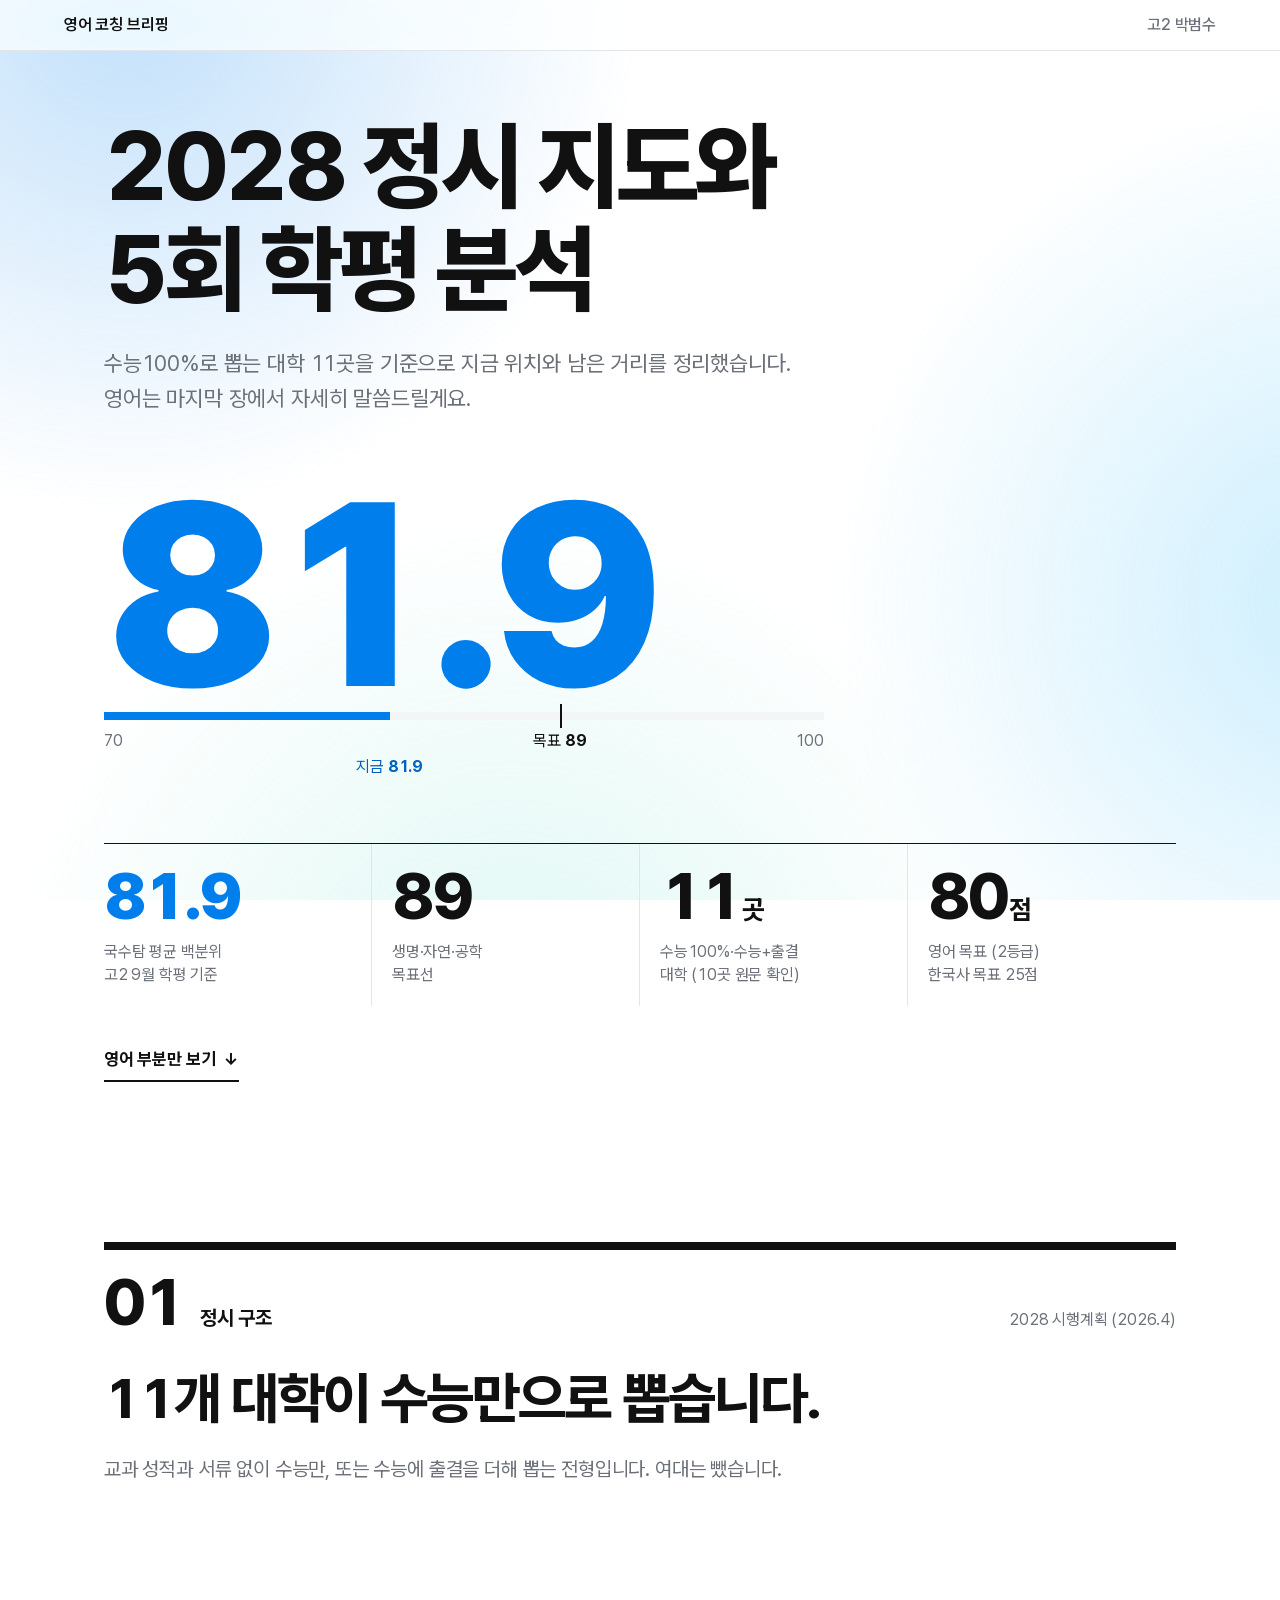
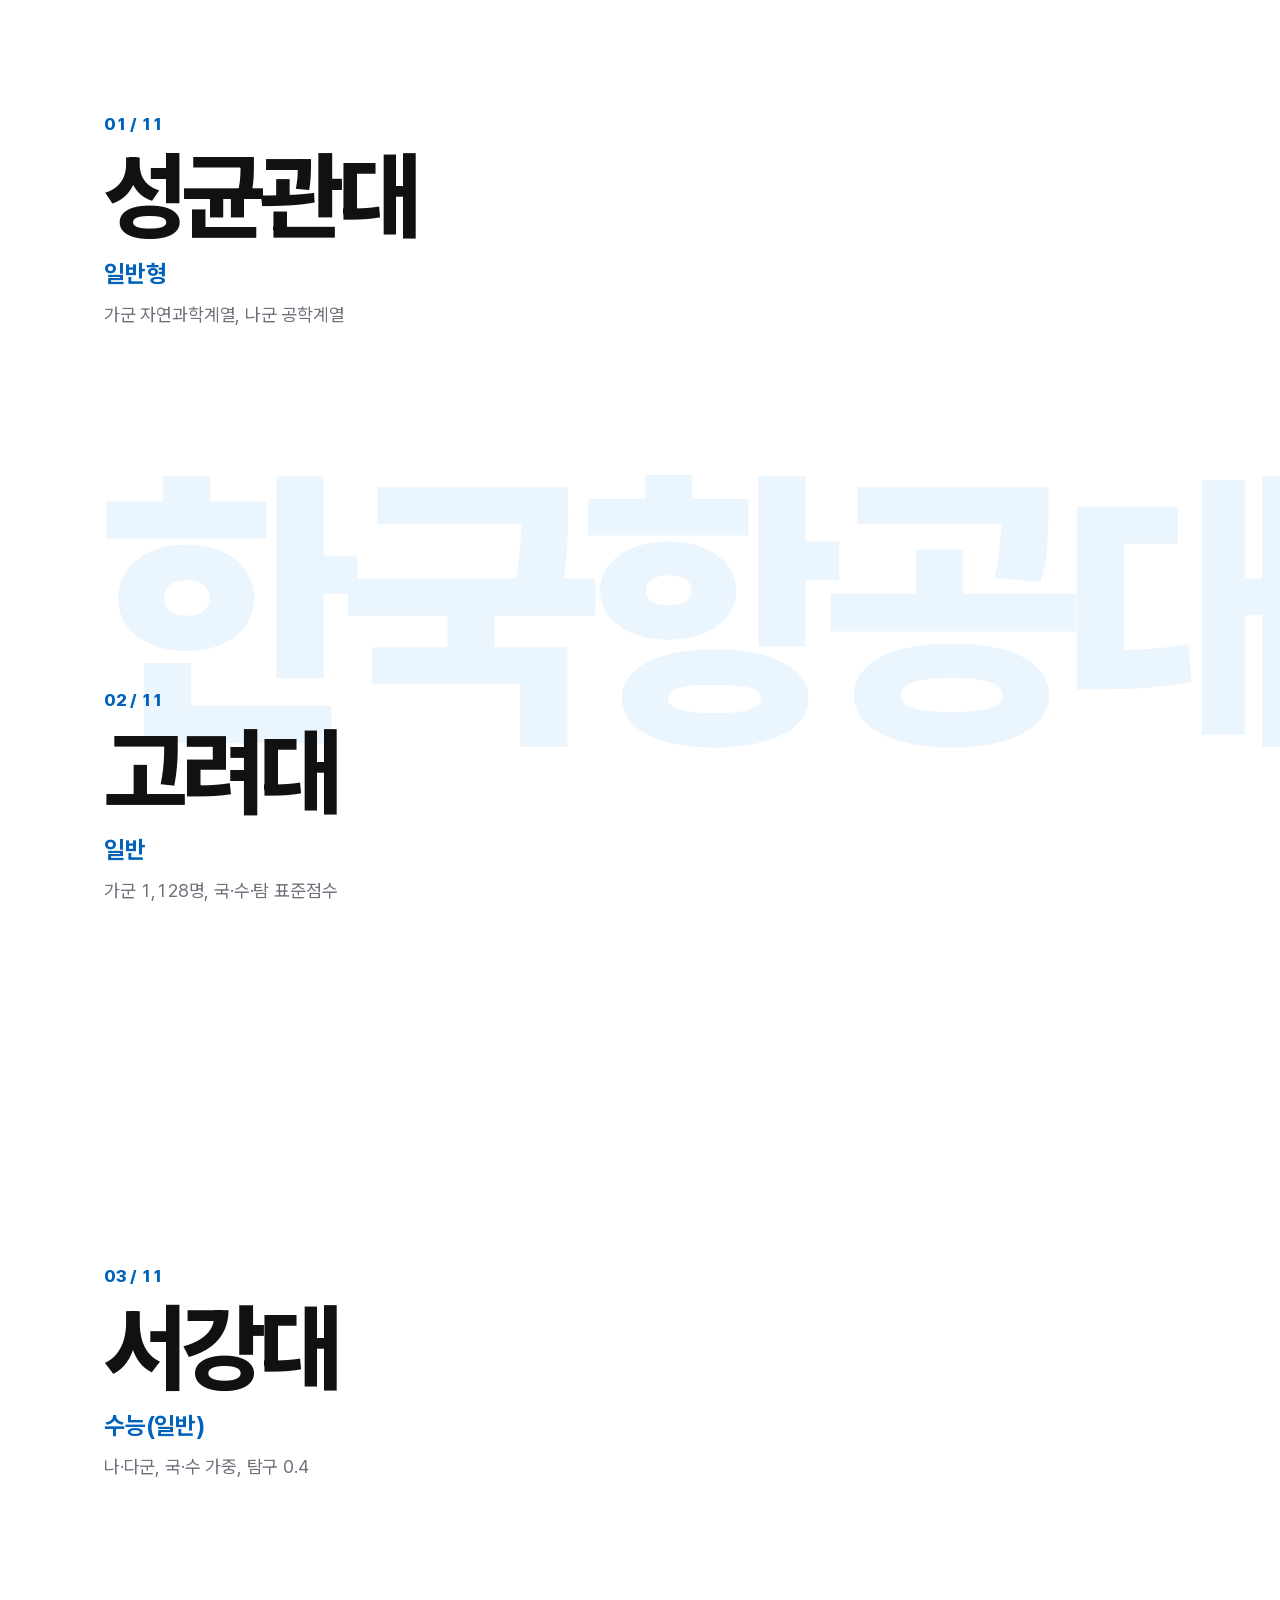
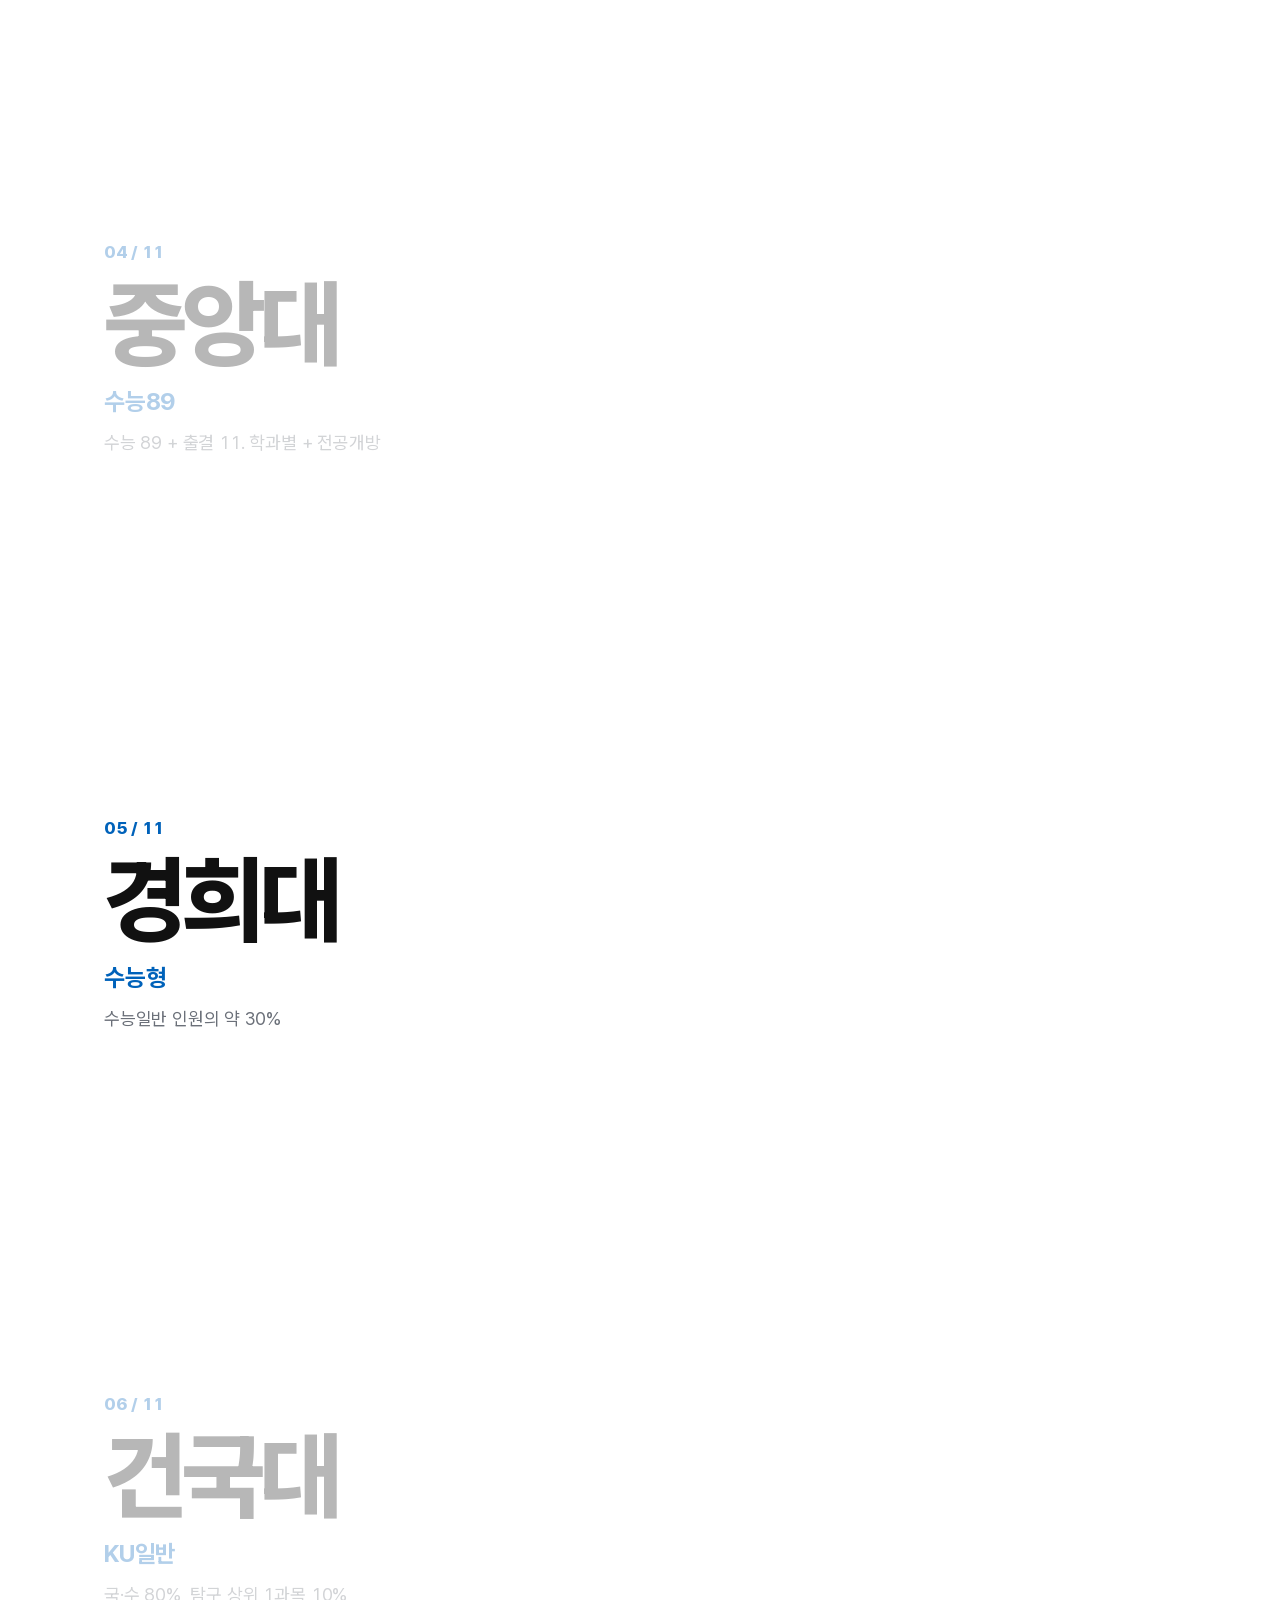
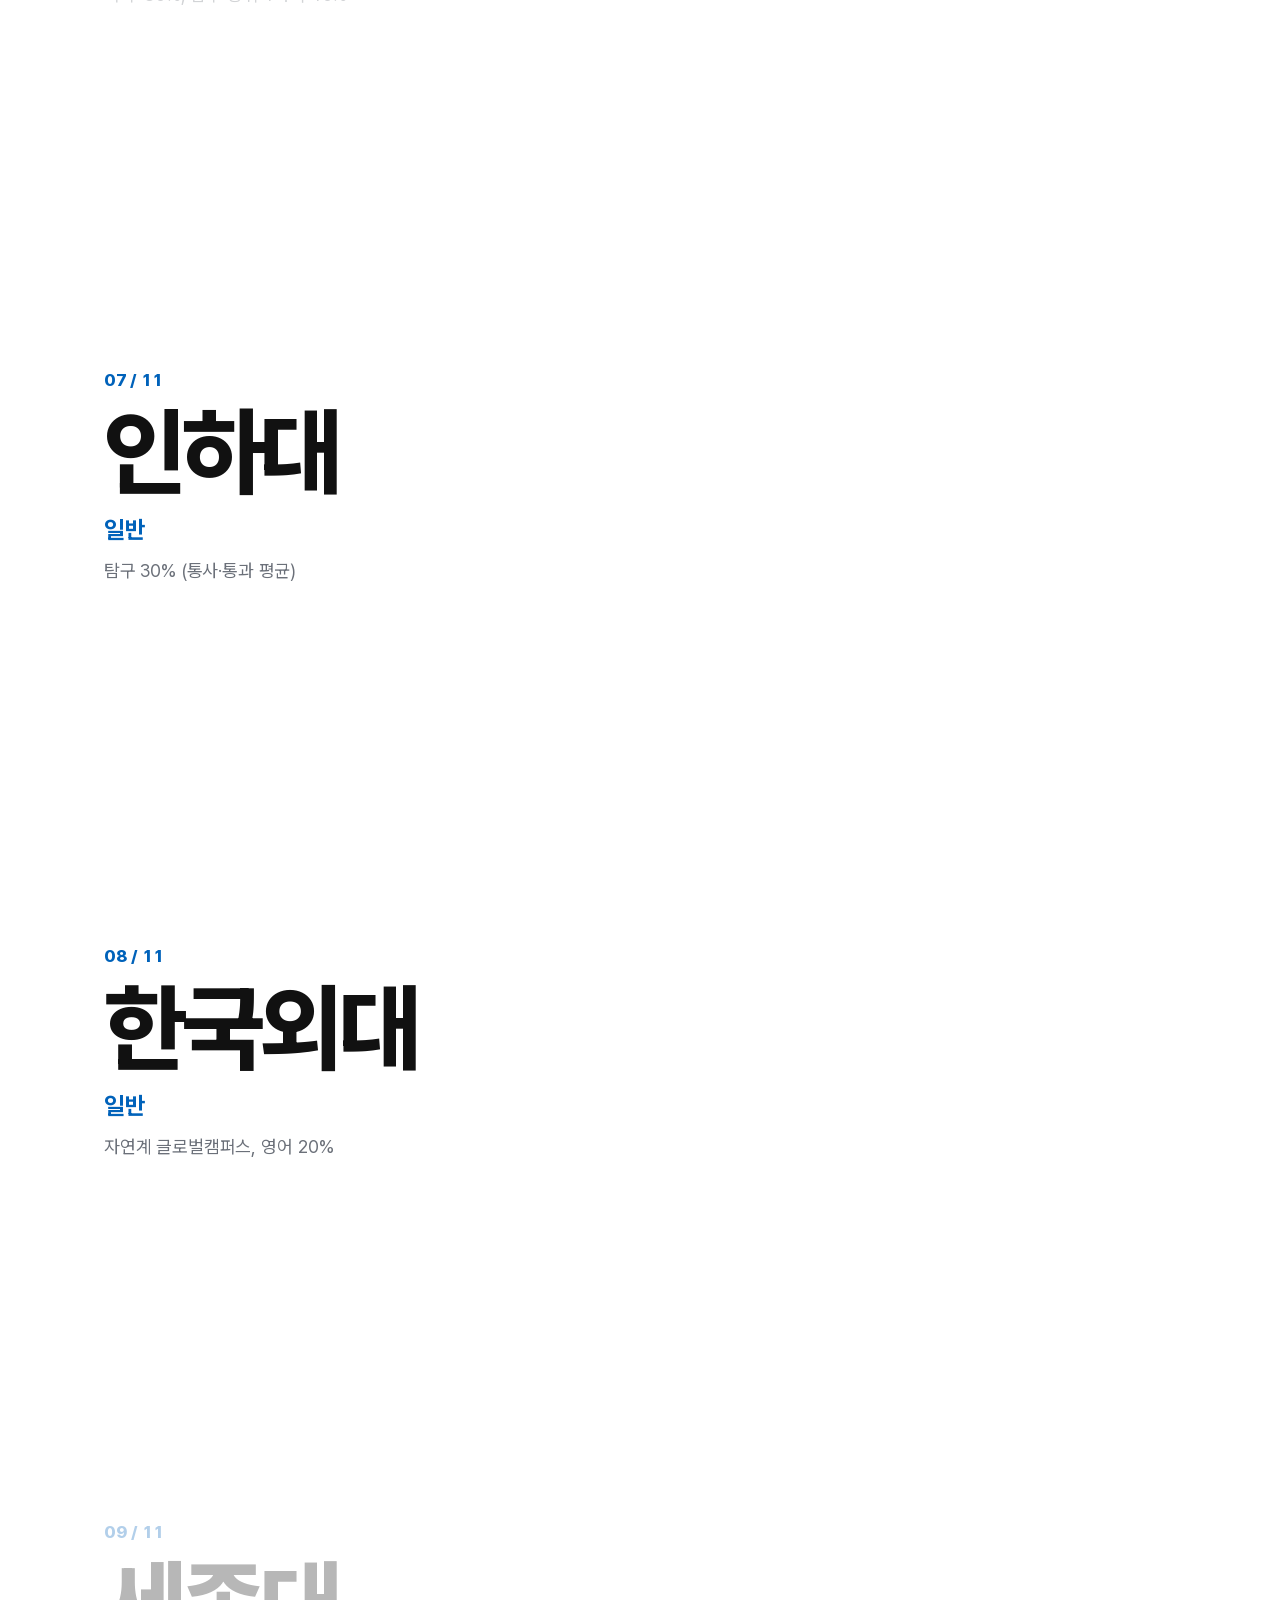
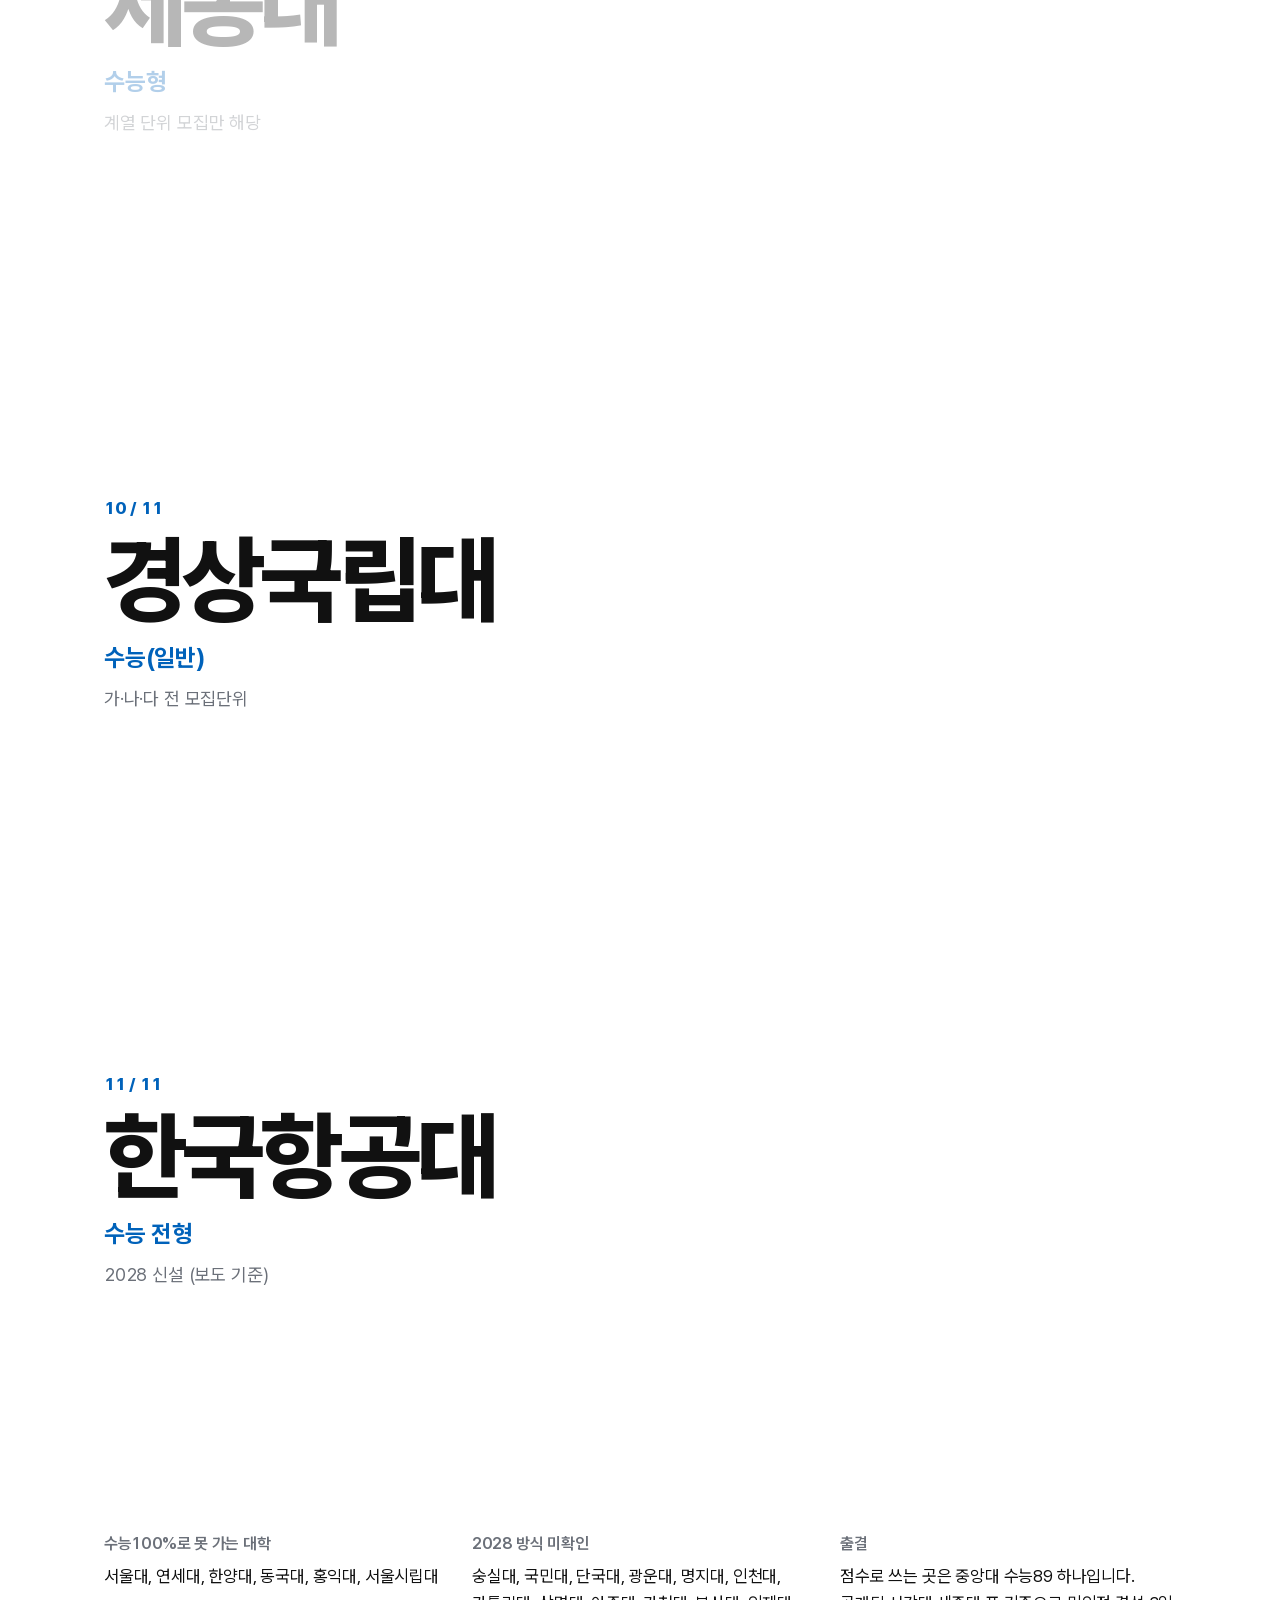
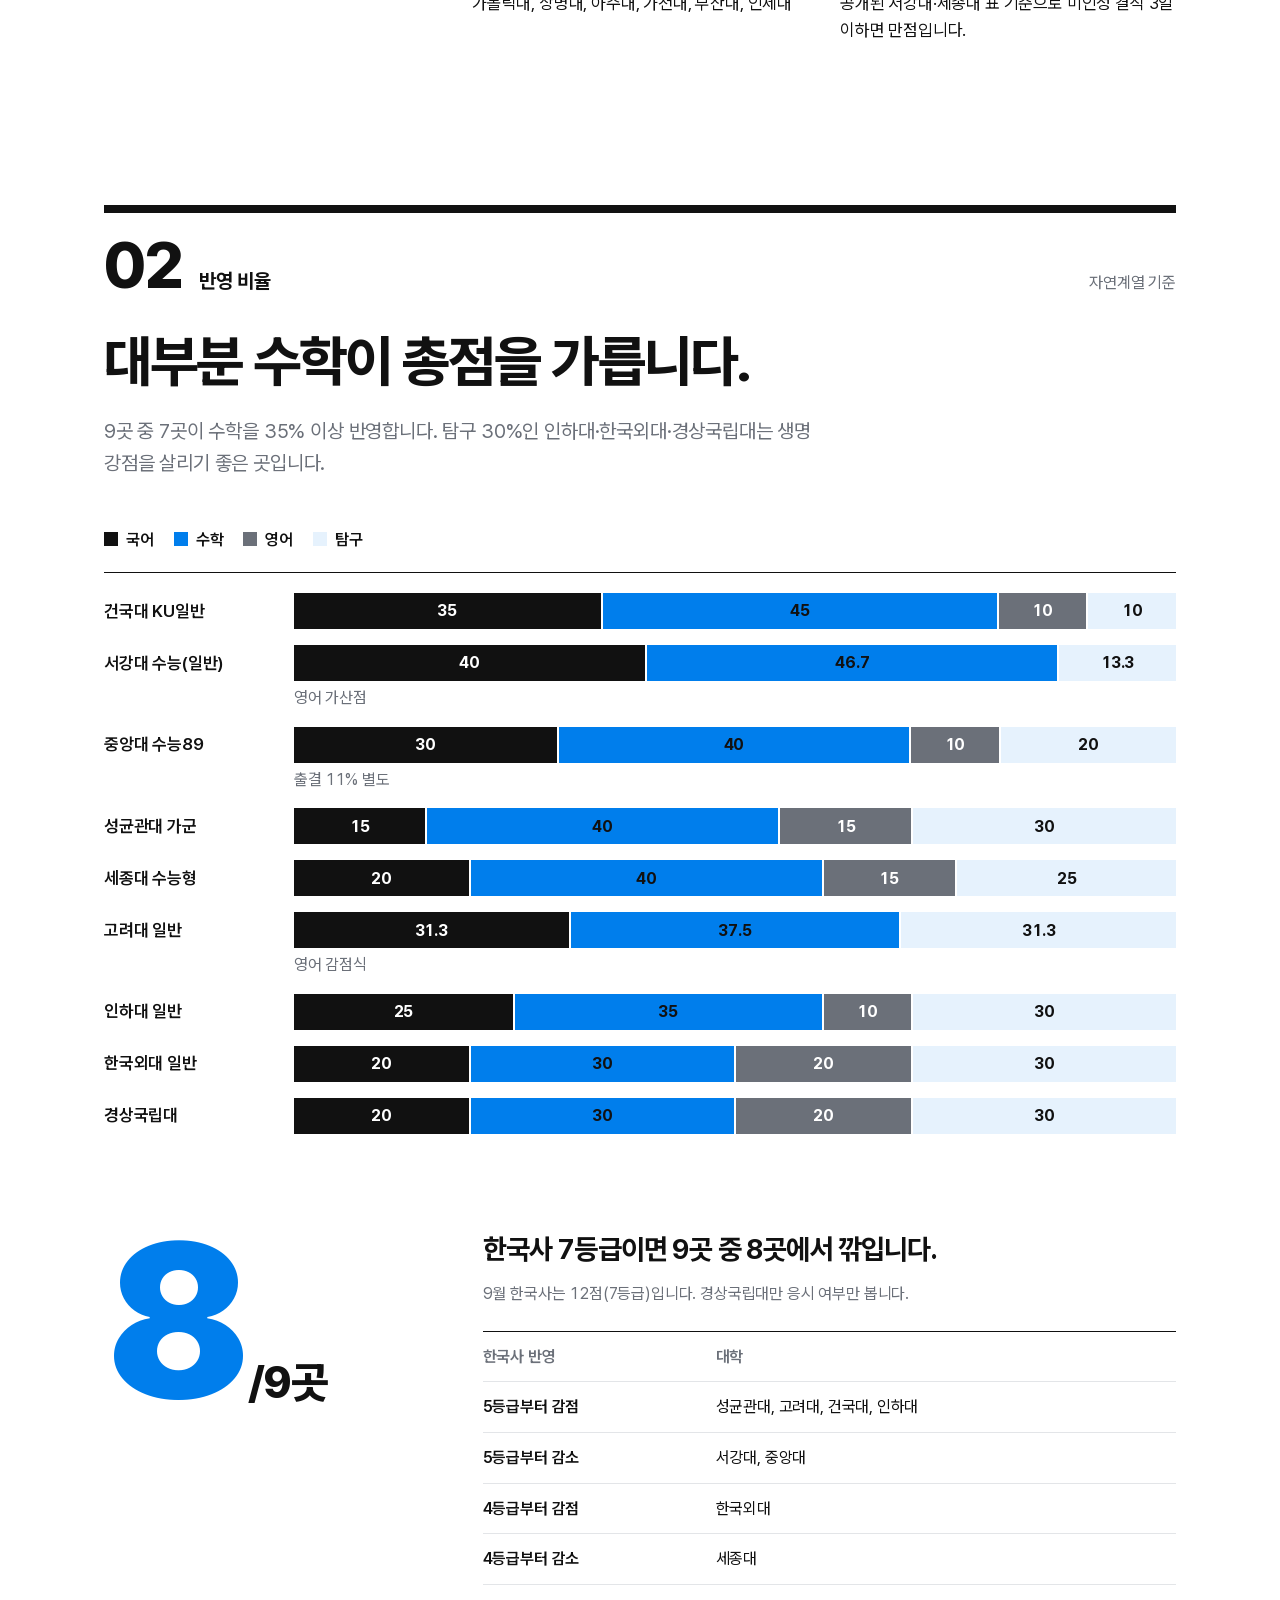
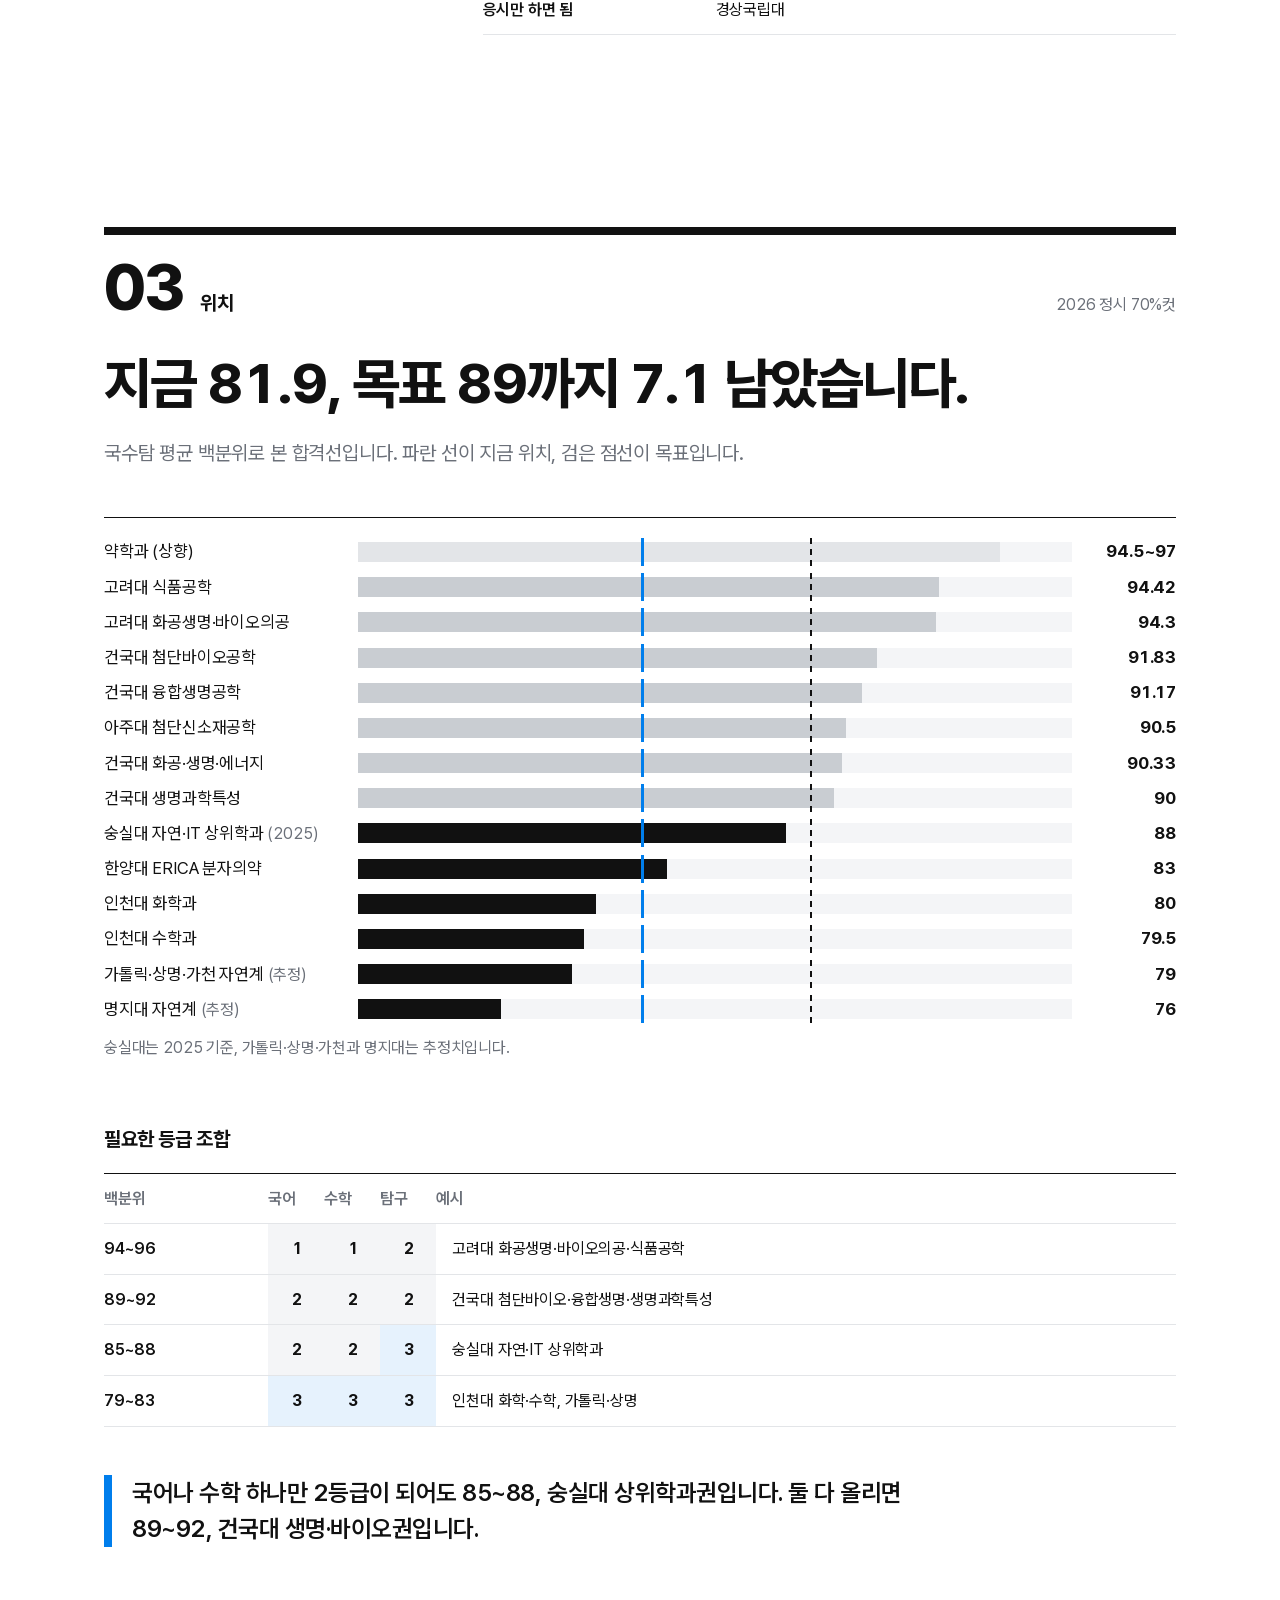
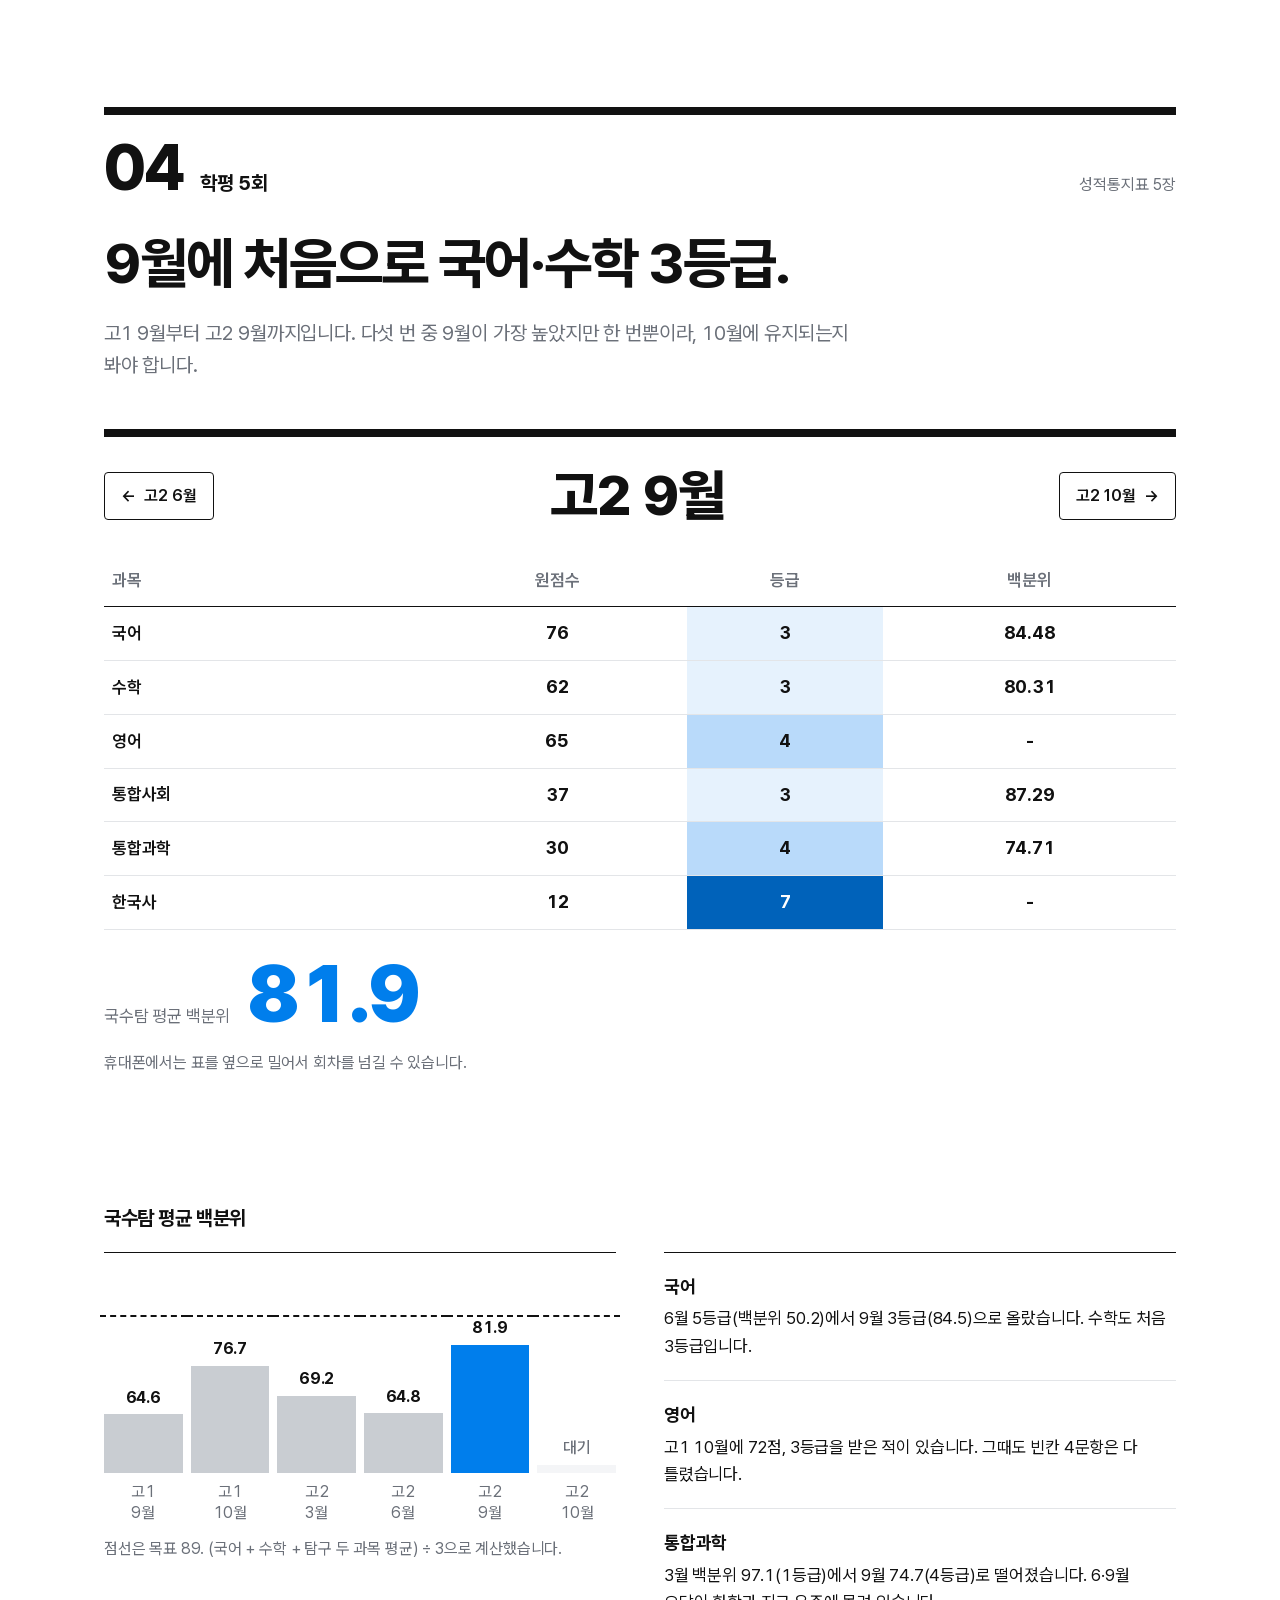
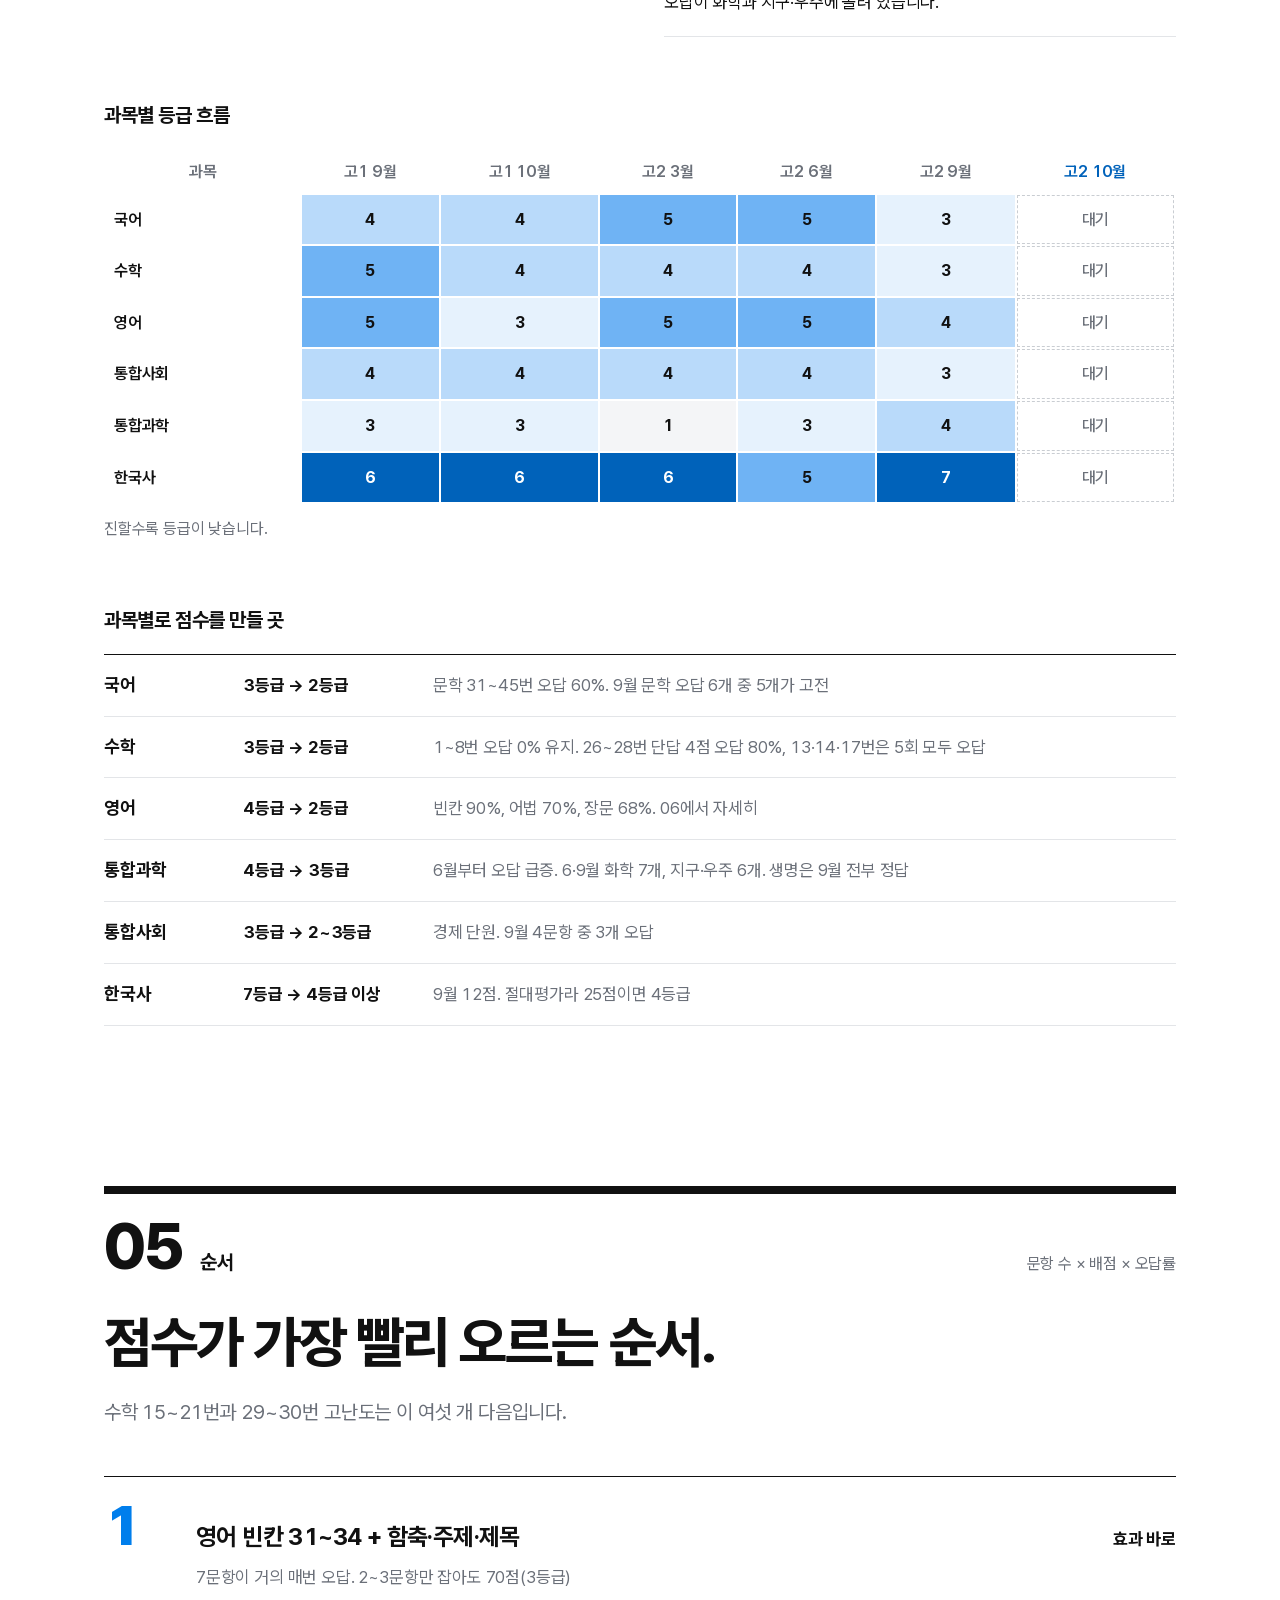
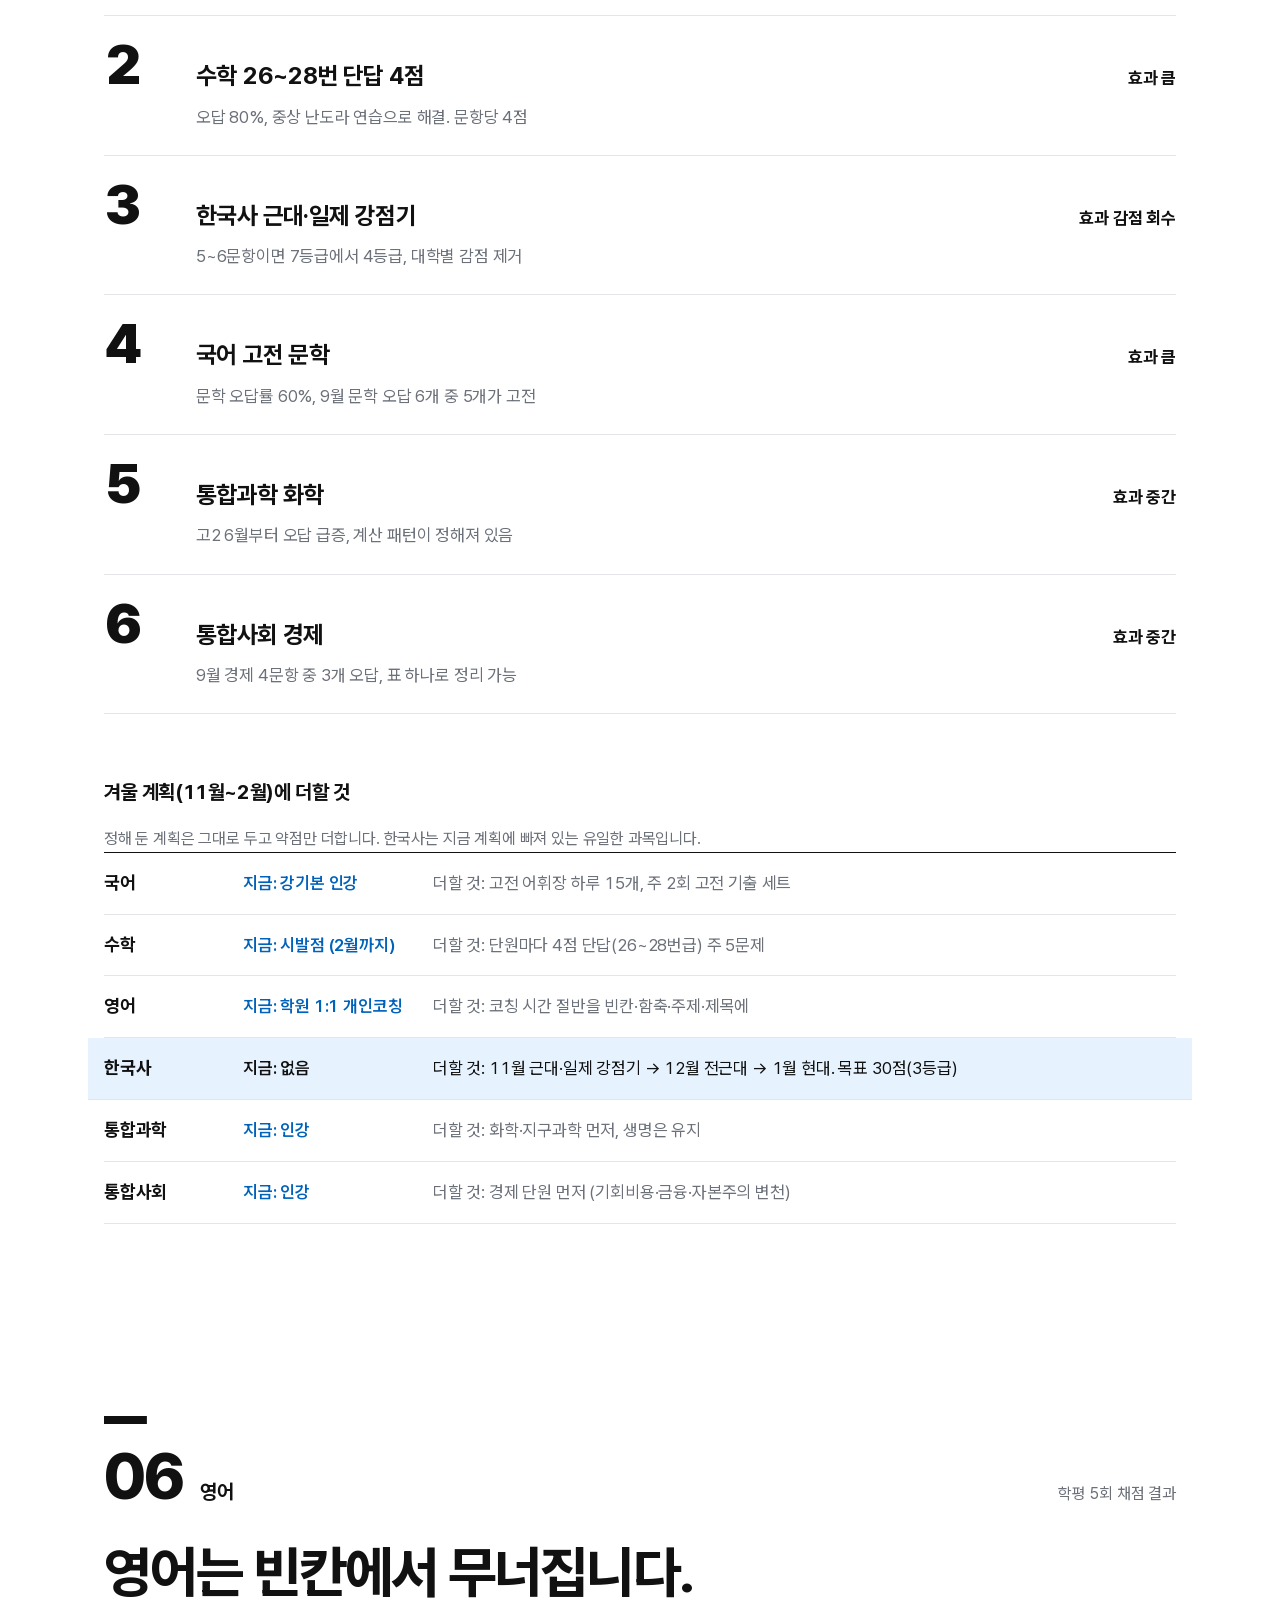
==== commit ab83dfd6: "Update briefing: ambient background and university tour Co-Authored-By: Claude Opus 5.5 <noreply@ant" ====
--- a/briefing/index.html
+++ b/briefing/index.html
@@ -9,6 +9,8 @@
   <link rel="stylesheet" href="styles.css">
 </head>
 <body>
+<!-- 배경: 은은하게 움직이는 빛 (transform만, 움직임 줄이기면 멈춤) -->
+<div class="ambient" aria-hidden="true"><i class="blob b1"></i><i class="blob b2"></i><i class="blob b3"></i></div>
 
 <div class="topbar">
   <span class="tb-title">영어 코칭 브리핑</span>
@@ -48,9 +50,13 @@
     <div class="sh" data-reveal><span class="sh-no">01</span><span class="sh-name">정시 구조</span><span class="sh-meta">2028 시행계획 (2026.4)</span></div>
     <h2 data-reveal>11개 대학이 수능만으로 뽑습니다.</h2>
     <p class="lede" data-reveal>교과 성적과 서류 없이 수능만, 또는 수능에 출결을 더해 뽑는 전형입니다. 여대는 뺐습니다.</p>
+    <!-- 대학이 하나씩 화면 가운데로 오면 뒤 배경(사진·로고·이름)이 그 대학으로 바뀐다. 배경은 sticky로 따라오기만 하고 스크롤은 가로채지 않음 -->
+    <div class="univ-tour">
+      <div class="uv-stage" aria-hidden="true"><div class="uv-layers" id="uv-layers"></div></div>
+      <ol class="uv-steps" id="univs"></ol>
+    </div>
     <div class="cols">
-      <ol class="rows univs" id="univs"></ol>
-      <aside class="side">
+      <aside class="side side-row">
         <div data-reveal><h3>수능100%로 못 가는 대학</h3><p id="not-csat"></p></div>
         <div data-reveal><h3>2028 방식 미확인</h3><p id="unconfirmed"></p></div>
         <div data-reveal><h3>출결</h3><p>점수로 쓰는 곳은 중앙대 수능89 하나입니다. 공개된 서강대·세종대 표 기준으로 미인정 결석 3일 이하면 만점입니다.</p></div>
--- a/briefing/styles.css
+++ b/briefing/styles.css
@@ -17,6 +17,9 @@
   --ink: #111111; --ink-2: #6B7079;
   --accent: #007EEC; --accent-ink: #0062BA; --accent-soft: #E6F2FD;
   /* 진할수록 '자주 틀림·낮은 등급' (파랑 한 가지 색의 농도) */
+  /* 배경 빛: 파랑 계열 세 가지를 아주 옅게 (글자 대비에 영향 없는 농도) */
+  --glow-1: #007EEC3D; --glow-2: #5AC8FA4D; --glow-3: #7FE3D442;
+  --paper-glass: #FFFFFFB8;
   --heat-0: #F4F5F7; --heat-1: #E6F2FD; --heat-2: #B9DAFA; --heat-3: #6FB3F4; --heat-4: #0062BA;
   --font: "Pretendard Site", "Pretendard", "Apple SD Gothic Neo", "Noto Sans KR", "Noto Sans CJK KR", system-ui, sans-serif;
   --s1: 4px; --s2: 8px; --s3: 12px; --s4: 16px; --s5: 20px; --s6: 24px; --s8: 32px; --s10: 40px; --s12: 48px; --s16: 64px; --s24: 96px; --s32: 128px;
@@ -24,7 +27,7 @@
   --rule: 8px;
   --r1: 2px; --r2: 4px;
   --dur-in: 560ms; --dur-out: 240ms; --dur-draw: 800ms; --stagger: 60ms;
-  --ease-out: cubic-bezier(0.16, 1, 0.3, 1); --ease-in: cubic-bezier(0.4, 0, 1, 1);
+  --ease-out: cubic-bezier(0.16, 1, 0.3, 1); --ease-in: cubic-bezier(0.4, 0, 1, 1); --ease-io: cubic-bezier(0.45, 0, 0.55, 1);
 }
 
 * { box-sizing: border-box; }
@@ -32,7 +35,7 @@
 html { scroll-behavior: smooth; -webkit-text-size-adjust: 100%; }
 body { margin: 0; color: var(--ink); font: 400 17px/1.6 var(--font); letter-spacing: -0.01em;
   font-variant-numeric: tabular-nums; word-break: keep-all; overflow-wrap: break-word; -webkit-font-smoothing: antialiased; }
-main { max-width: 1200px; margin: 0 auto; padding: 0 max(var(--gutter), env(safe-area-inset-right)) env(safe-area-inset-bottom) max(var(--gutter), env(safe-area-inset-left)); }
+main { position: relative; z-index: 1; max-width: 1200px; margin: 0 auto; padding: 0 max(var(--gutter), env(safe-area-inset-right)) env(safe-area-inset-bottom) max(var(--gutter), env(safe-area-inset-left)); }
 h1, h2, h3 { font-style: normal; margin: 0; min-width: 0; }
 h1 { font-size: clamp(40px, 8.4vw, 96px); font-weight: 800; line-height: 1.08; letter-spacing: -0.045em; }
 h2 { font-size: clamp(30px, 5.6vw, 56px); font-weight: 750; line-height: 1.18; letter-spacing: -0.035em; max-width: 16em; margin-bottom: var(--s5); }
@@ -44,9 +47,9 @@
 a { color: inherit; }
 
 /* 위쪽 띠 */
-body::before { content: ""; position: fixed; inset: 0 0 auto; height: env(safe-area-inset-top, 0px); z-index: 10; background: var(--paper); }
+body::before { content: ""; position: fixed; inset: 0 0 auto; height: env(safe-area-inset-top, 0px); z-index: 10; background: var(--paper-glass); -webkit-backdrop-filter: saturate(180%) blur(16px); backdrop-filter: saturate(180%) blur(16px); }
 .topbar { position: sticky; top: env(safe-area-inset-top, 0px); z-index: 10; display: flex; justify-content: space-between; gap: var(--s4);
-  padding: var(--s3) max(var(--gutter), env(safe-area-inset-right, 0px)) var(--s3) max(var(--gutter), env(safe-area-inset-left, 0px)); background: var(--paper); border-bottom: 1px solid var(--line); font-size: 16px; font-weight: 600; }
+  padding: var(--s3) max(var(--gutter), env(safe-area-inset-right, 0px)) var(--s3) max(var(--gutter), env(safe-area-inset-left, 0px)); background: var(--paper-glass); -webkit-backdrop-filter: saturate(180%) blur(16px); backdrop-filter: saturate(180%) blur(16px); border-bottom: 1px solid var(--line); font-size: 16px; font-weight: 600; }
 .tb-meta { color: var(--ink-2); font-weight: 500; }
 
 /* 섹션: 굵은 선 + 큰 번호 + 짧은 이름 + 오른쪽 출처 → 문장 제목 */
@@ -96,6 +99,47 @@
 .jump { display: inline-flex; align-items: center; gap: var(--s2); min-height: 44px; margin-top: var(--s8); font-weight: 700; text-decoration: none; border-bottom: 2px solid var(--ink); }
 
 
+/* 배경 빛: 큰 원형 빛 세 개가 20~40초에 걸쳐 천천히 떠다님 (transform만) */
+.ambient { position: fixed; inset: 0; z-index: 0; overflow: hidden; pointer-events: none; }
+.blob { position: absolute; width: 80vmax; height: 80vmax; border-radius: 50%; will-change: transform; }
+.b1 { top: -40vmax; left: -30vmax; background: radial-gradient(closest-side, var(--glow-1), transparent); animation: drift1 28s var(--ease-io) infinite alternate; }
+.b2 { top: 10vh; right: -45vmax; background: radial-gradient(closest-side, var(--glow-2), transparent); animation: drift2 34s var(--ease-io) infinite alternate; }
+.b3 { bottom: -50vmax; left: 0; background: radial-gradient(closest-side, var(--glow-3), transparent); animation: drift3 40s var(--ease-io) infinite alternate; }
+@keyframes drift1 { to { transform: translate(22vmax, 16vmax) scale(1.18); } }
+@keyframes drift2 { to { transform: translate(-26vmax, 14vmax) scale(0.9); } }
+@keyframes drift3 { to { transform: translate(18vmax, -20vmax) scale(1.12); } }
+
+/* 01 대학 소개: 대학이 화면 가운데로 오면 뒤 배경이 그 대학으로 바뀜 */
+.univ-tour { position: relative; margin-top: var(--s8); }
+.uv-stage { position: sticky; top: 0; height: 100svh; margin-bottom: -100svh; width: 100vw; margin-left: calc(50% - 50vw);
+  overflow: hidden; pointer-events: none; }
+.uv-layers, .uv-bg { position: absolute; inset: 0; margin: 0; }
+.uv-bg { opacity: 0; transform: scale(1.06); transition: opacity 700ms var(--ease-out), transform 1600ms var(--ease-out); }
+.uv-bg.on { opacity: 1; transform: scale(1); }
+.uv-photo { position: absolute; inset: 0; width: 100%; height: 100%; object-fit: cover; opacity: 0.16; }
+.uv-logo { position: absolute; right: 6vw; top: 18svh; width: min(34vw, 300px); opacity: 0.12; }
+.uv-mark { position: absolute; right: -2vw; bottom: 8svh; font-size: clamp(110px, 24vw, 300px); font-weight: 900; line-height: 1;
+  letter-spacing: -0.06em; white-space: nowrap; color: var(--accent); opacity: 0.08; }
+.uv-count { position: absolute; right: max(var(--gutter), env(safe-area-inset-right, 0px)); top: calc(env(safe-area-inset-top, 0px) + 72px);
+  font-size: 18px; font-weight: 800; color: var(--ink-2); }
+.uv-steps { position: relative; z-index: 1; list-style: none; margin: 0; padding: 0; }
+.uv-step { min-height: 64svh; display: flex; flex-direction: column; justify-content: center; gap: var(--s2); max-width: 34em;
+  opacity: 0.3; transition: opacity var(--dur-in) var(--ease-out); }
+.uv-step.on { opacity: 1; }
+.uv-step > * { margin: 0; }
+.uv-no { font-weight: 800; color: var(--accent-ink); }
+.uv-name { font-size: clamp(48px, 9vw, 96px); font-weight: 800; line-height: 1.05; letter-spacing: -0.05em; }
+.uv-track { font-size: clamp(19px, 2.4vw, 24px); font-weight: 700; color: var(--accent-ink); }
+.uv-note { font-size: 18px; color: var(--ink-2); }
+.uv-credit { font-size: 16px; color: var(--ink-2); }
+@media (max-width: 720px) {
+  .uv-step { min-height: 56svh; }
+  .uv-mark { right: auto; left: 50%; transform: translateX(-50%); bottom: 6svh; font-size: 30vw; }
+  .uv-logo { left: 50%; right: auto; transform: translateX(-50%); top: auto; bottom: 30svh; width: 46vw; }
+}
+@media (min-width: 860px) { .side-row { grid-template-columns: repeat(3, minmax(0, 1fr)); } }
+.cols:has(.side-row) { display: block; margin-top: var(--s16); }
+
 /* 두 단 배치 (넓은 화면) */
 .cols, .split { display: grid; gap: var(--s12); }
 @media (min-width: 960px) {
@@ -331,6 +375,7 @@
   .js .rank li, .js .stack-row, .js .seg-s, .js .cut-row, .js .mk, .js .findings li, .js .cell.repeat::after,
   .js .round-body, .js .g-fill, .js .g-goal, .js .sh::before { opacity: 1 !important; transform: none !important; }
   .hero-num { display: none; }
+  .blob { animation: none !important; }
 }
 
 /* ---------- 인쇄(PDF): tools/build_pdf.js가 이 규칙으로 A4 PDF를 만든다 ---------- */
@@ -339,7 +384,12 @@
 @media print {
   html, body { -webkit-print-color-adjust: exact; print-color-adjust: exact; scroll-behavior: auto; }
   main { max-width: none; padding: 0; }
-  .topbar, .jump, .btn, .round-nav .nav-btn, .round-hint, .hero-num { display: none !important; }
+  .topbar, .jump, .btn, .round-nav .nav-btn, .round-hint, .hero-num, .ambient, .uv-stage { display: none !important; }
+  body::before { display: none; }
+  .uv-steps { display: grid; grid-template-columns: repeat(3, minmax(0, 1fr)); gap: var(--s4) var(--s8); border-top: 1px solid var(--ink); padding-top: var(--s4); }
+  .uv-step { min-height: 0; opacity: 1 !important; gap: var(--s1); break-inside: avoid; }
+  .uv-name { font-size: 28px; }
+  .uv-track, .uv-note { font-size: 16px; }
   .print-only { display: revert; }
   /* 움직임 없이 완성된 상태로 */
   *, *::before, *::after { transition: none !important; animation: none !important; }
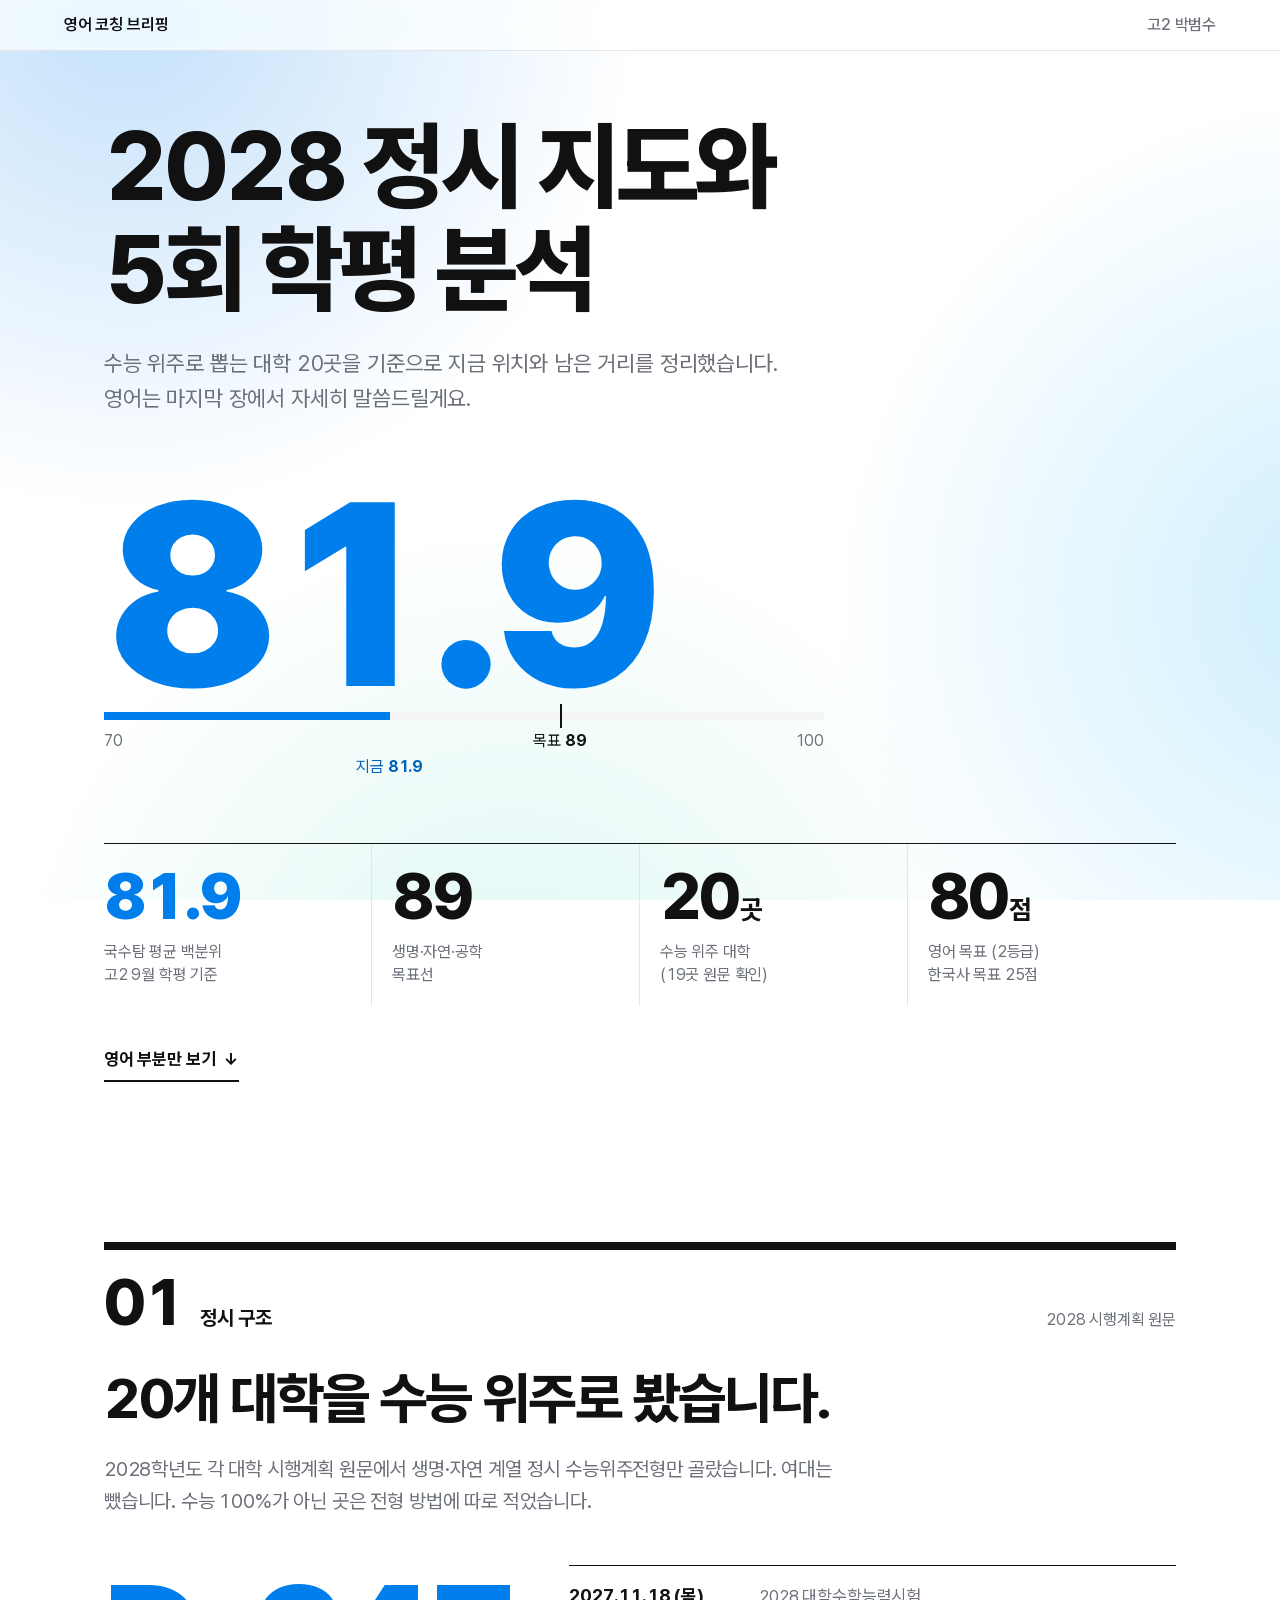
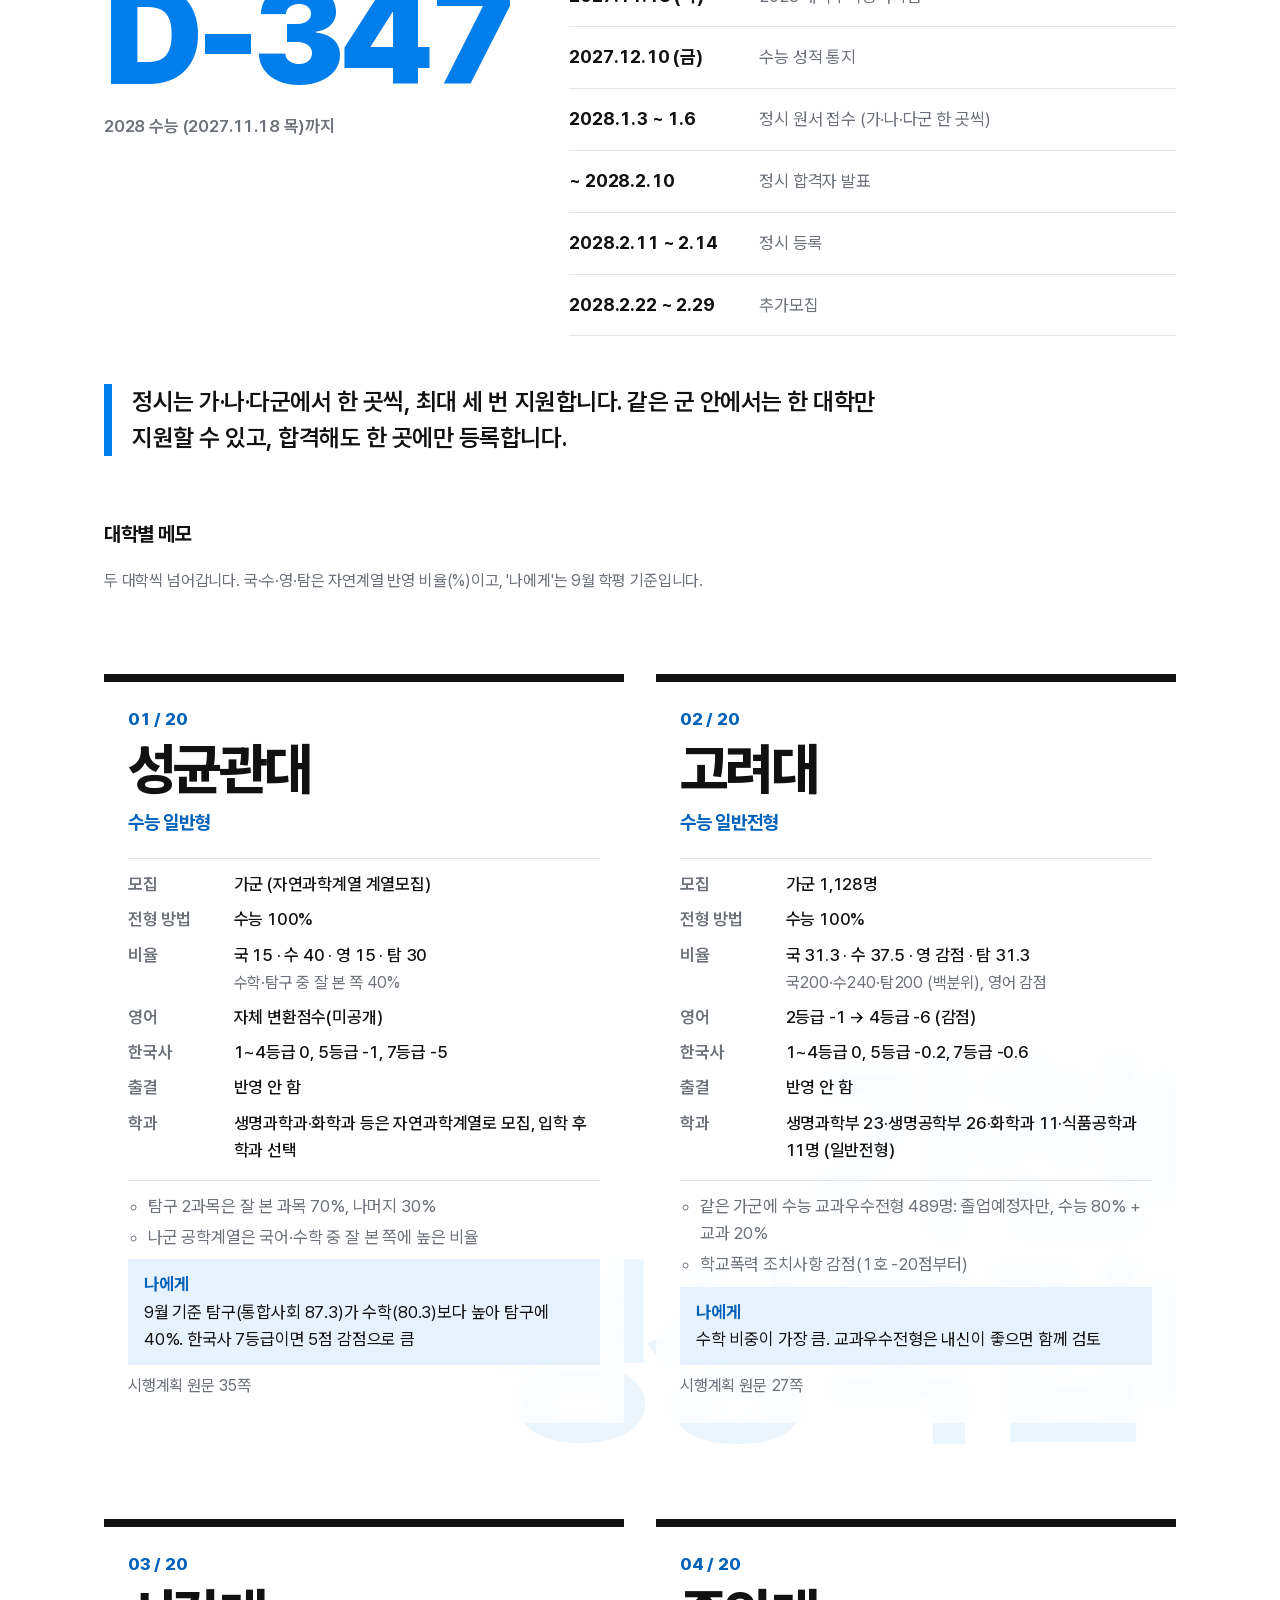
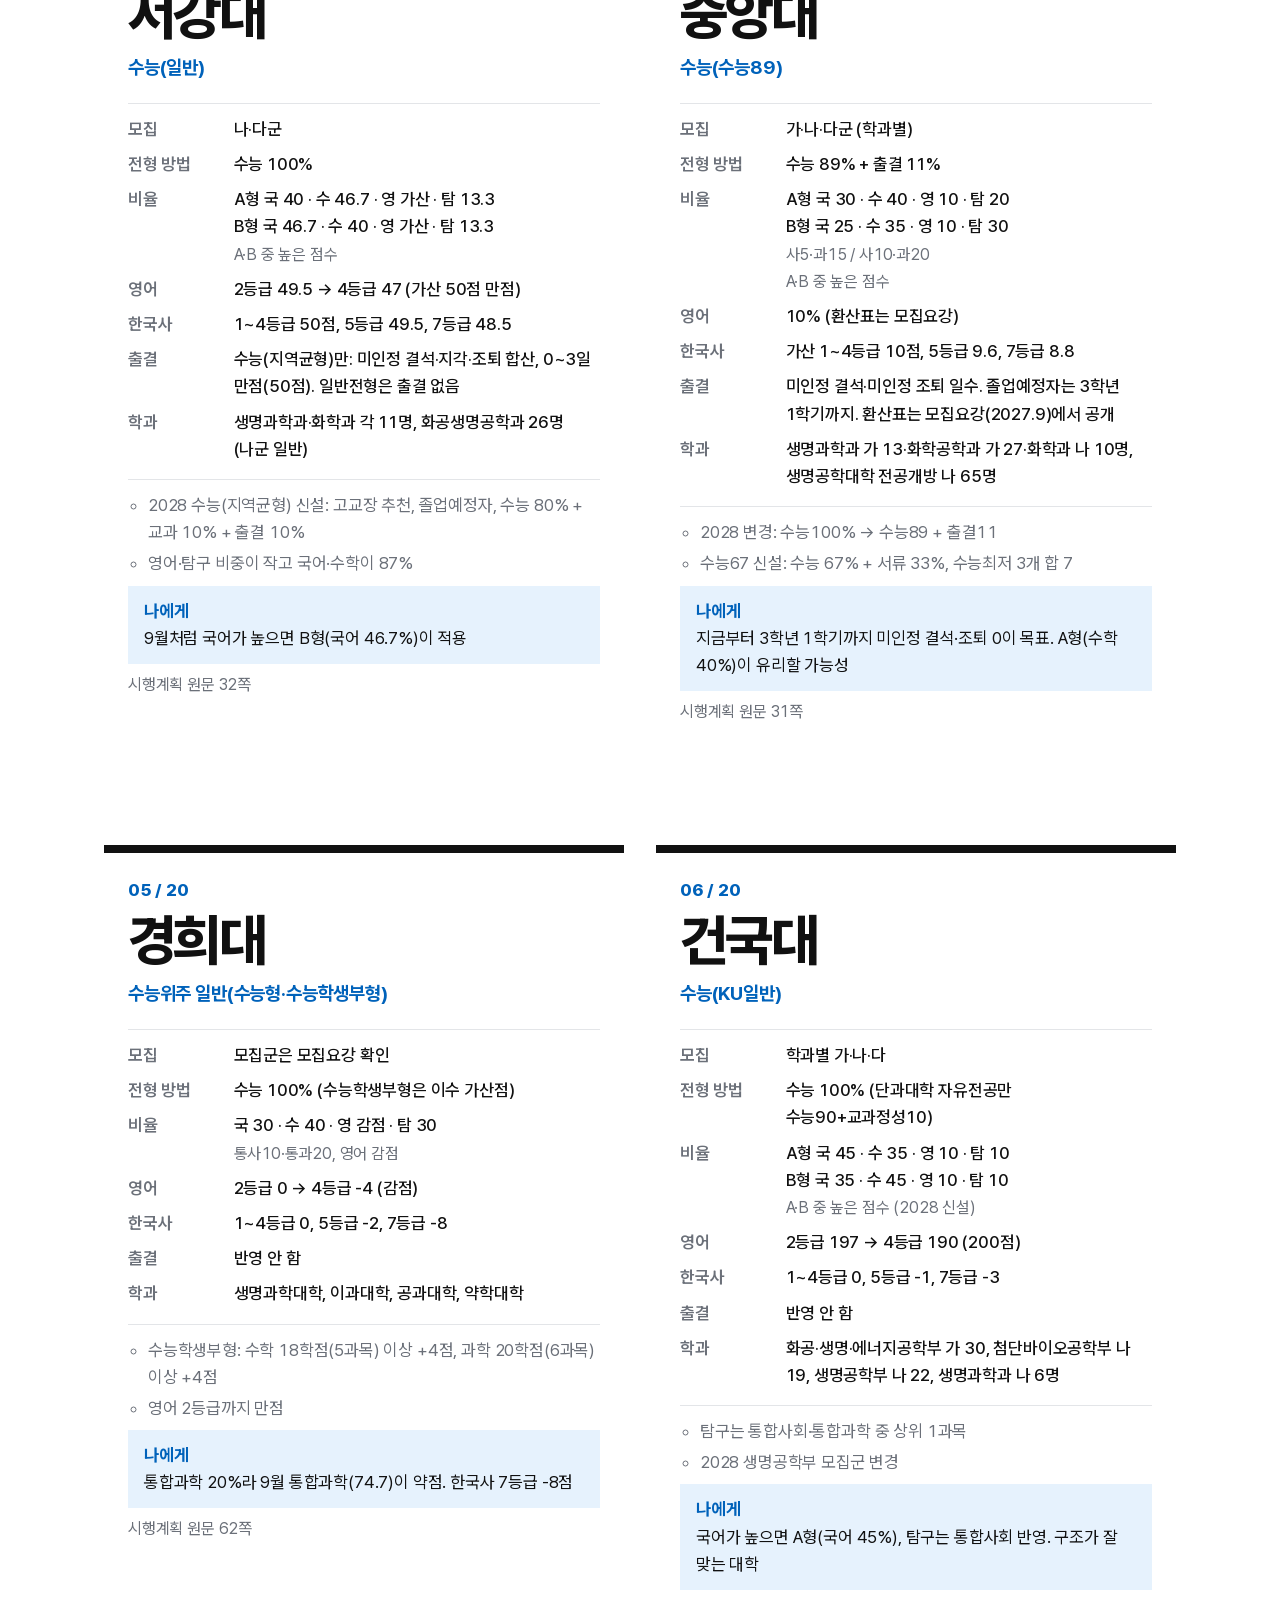
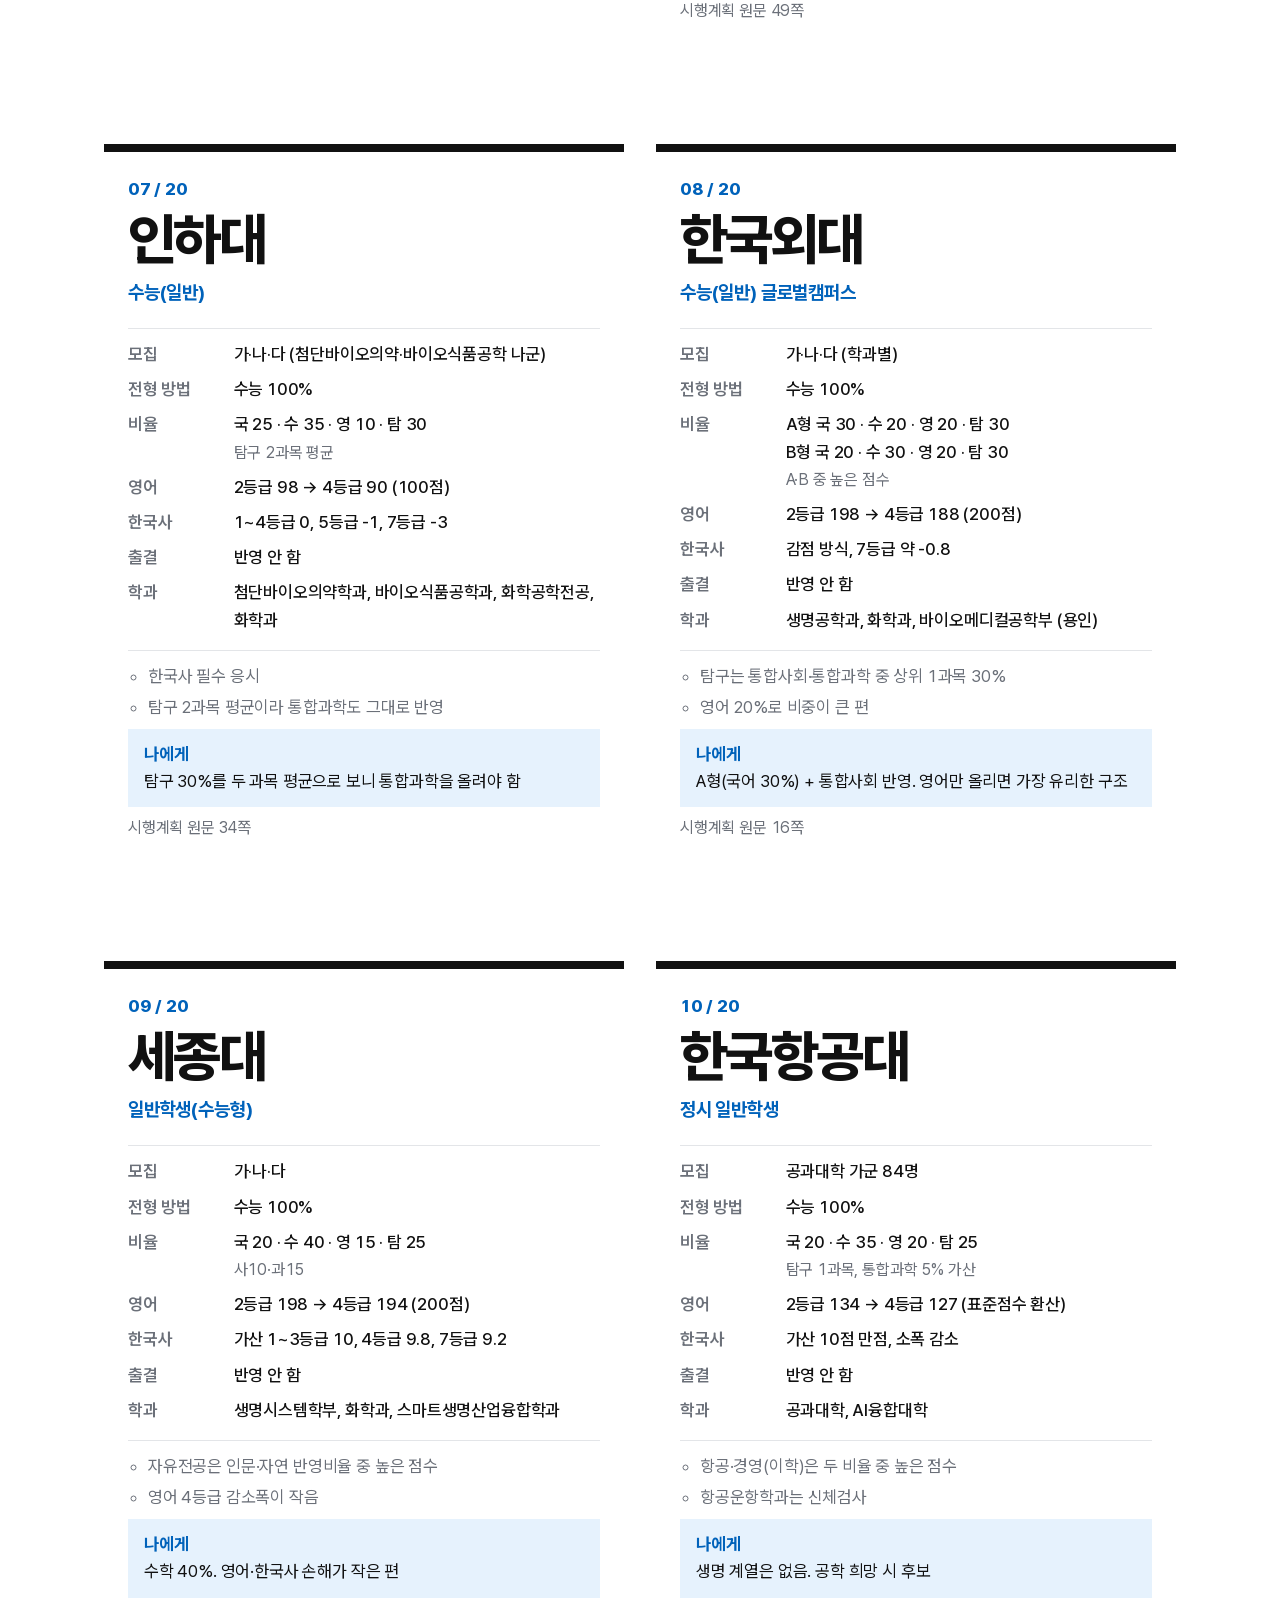
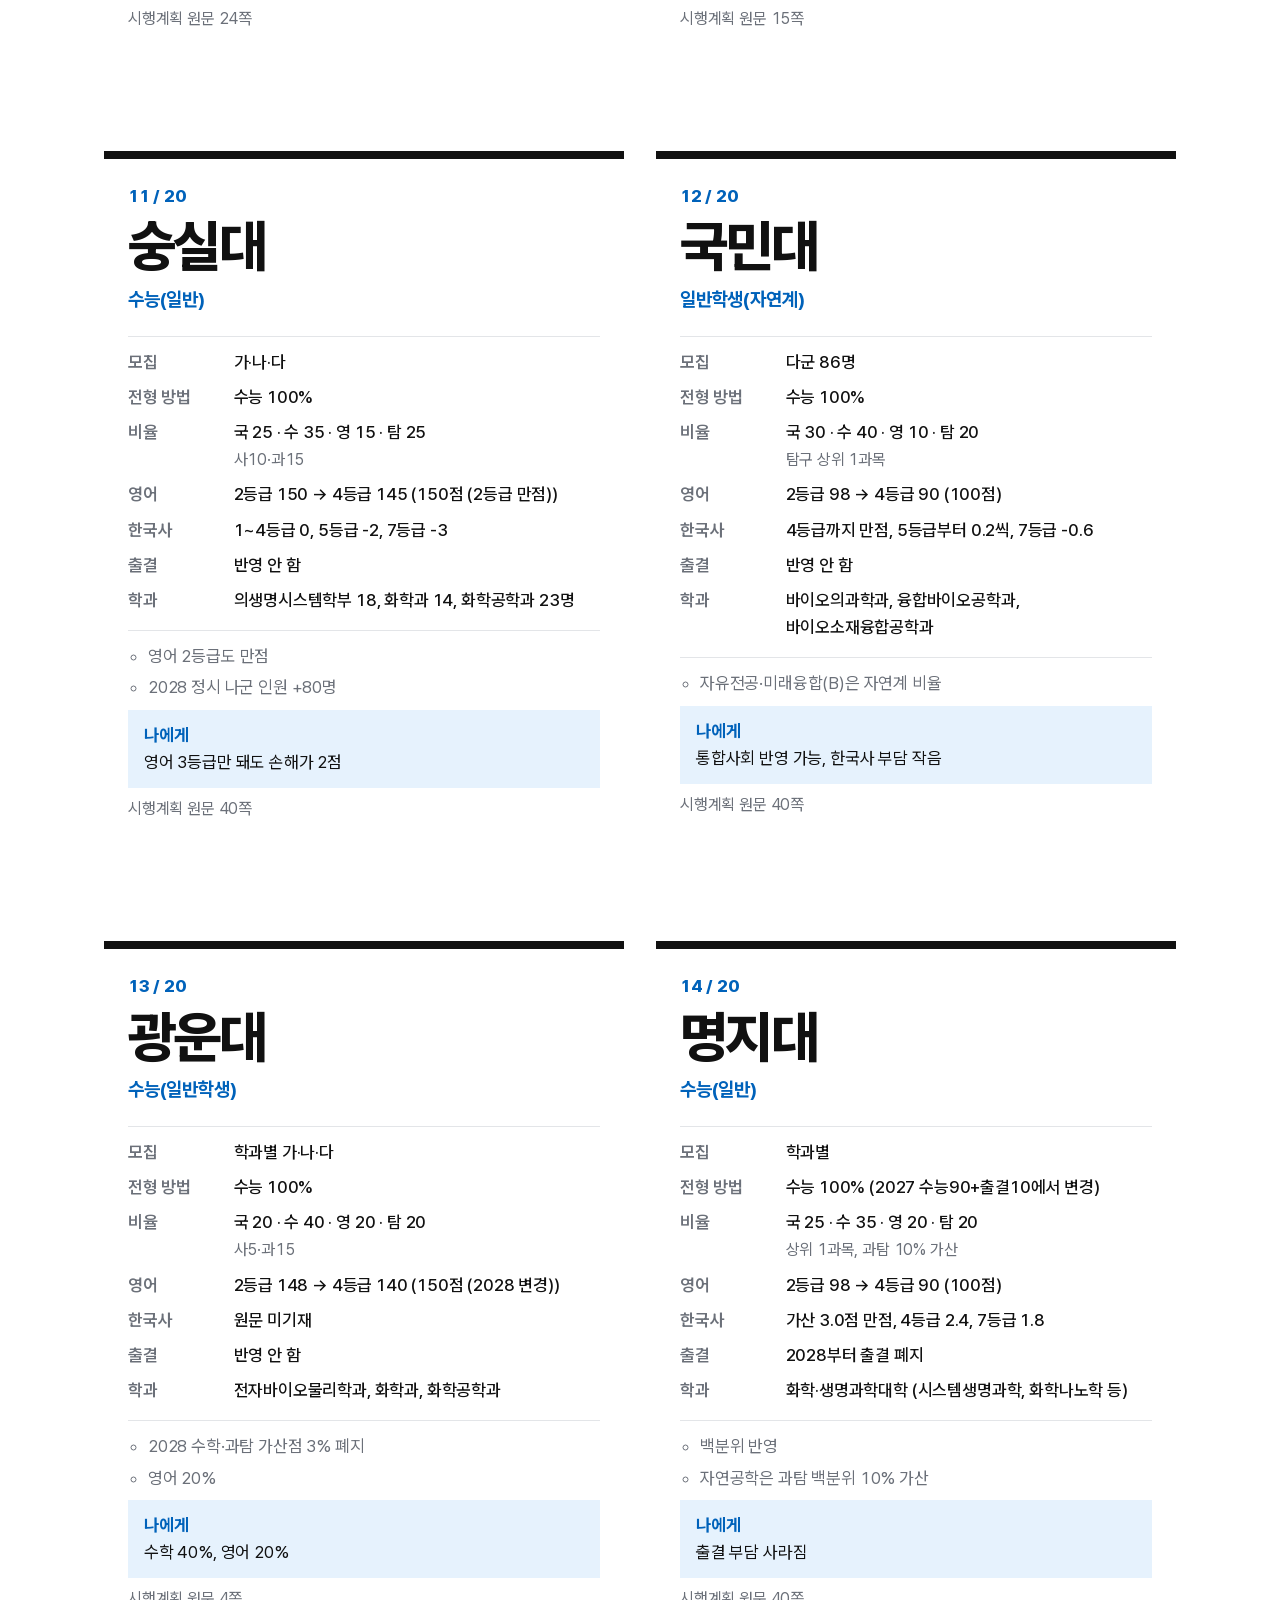
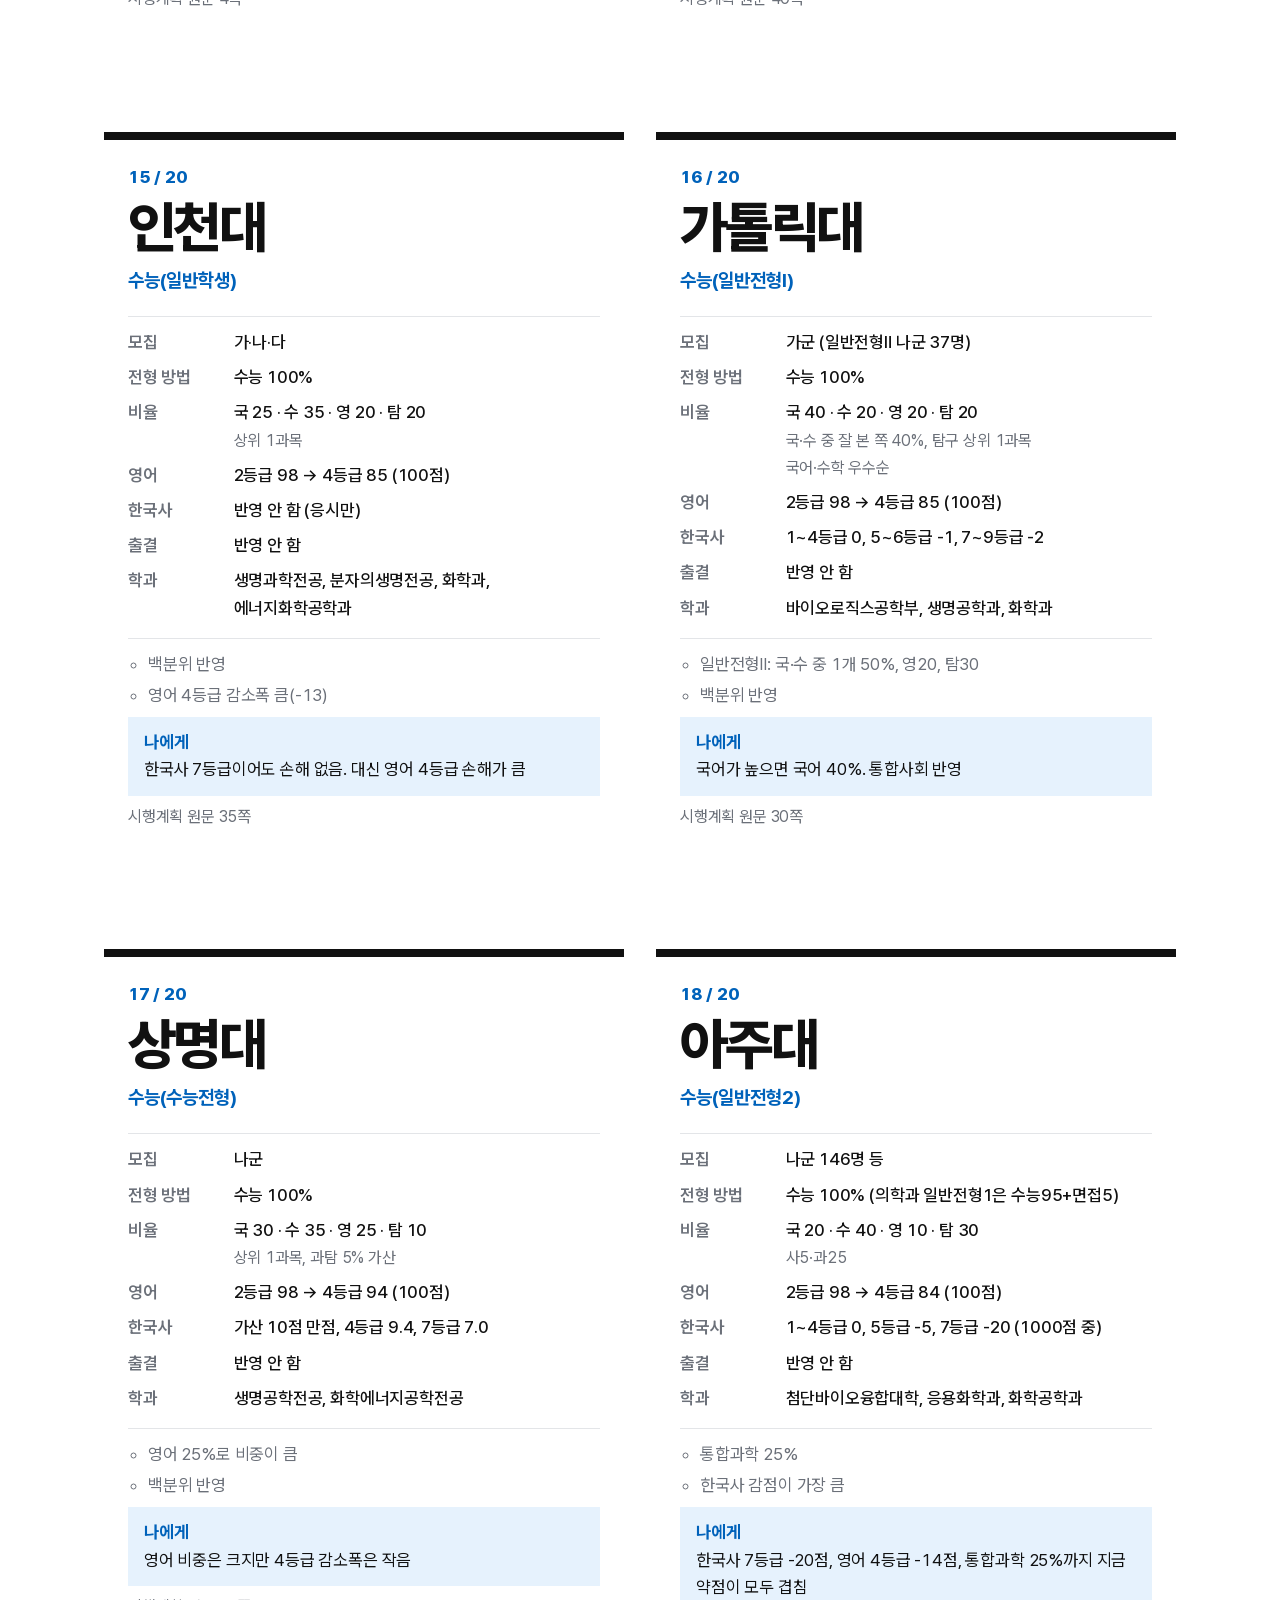
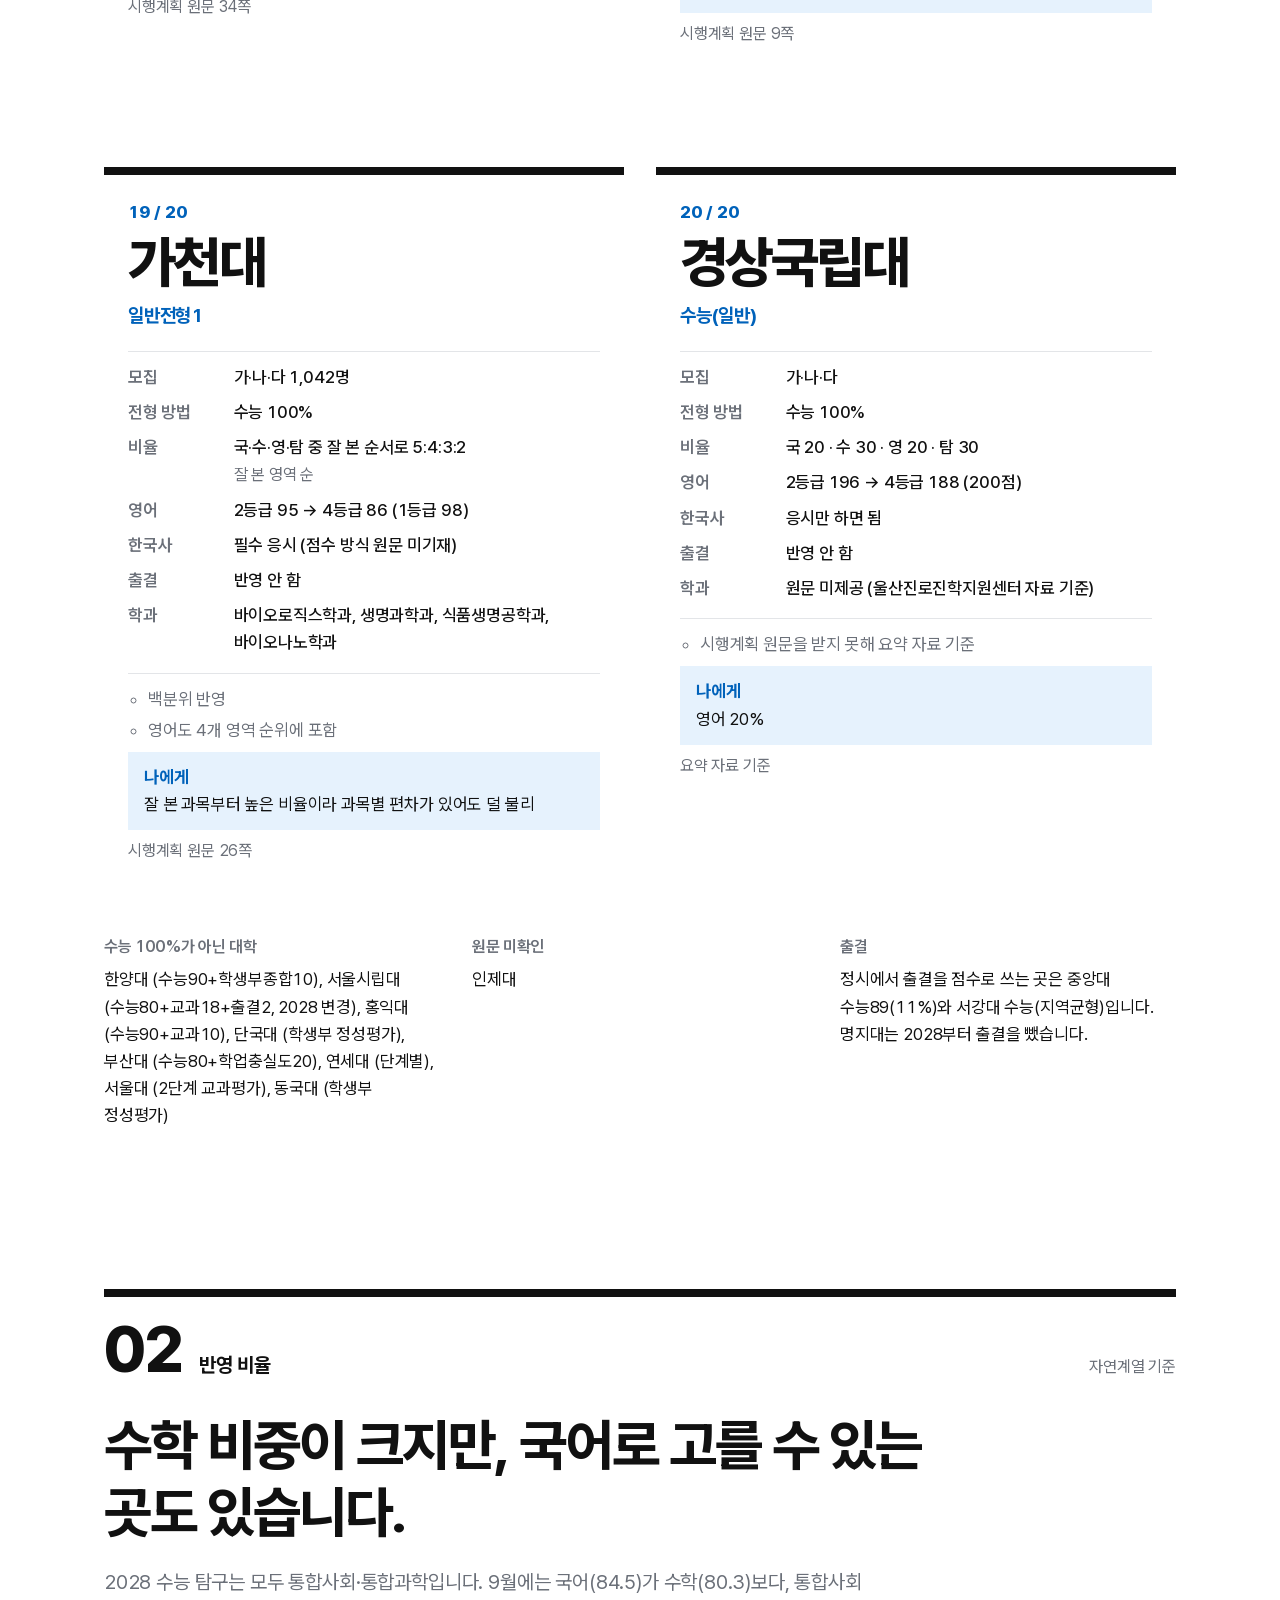
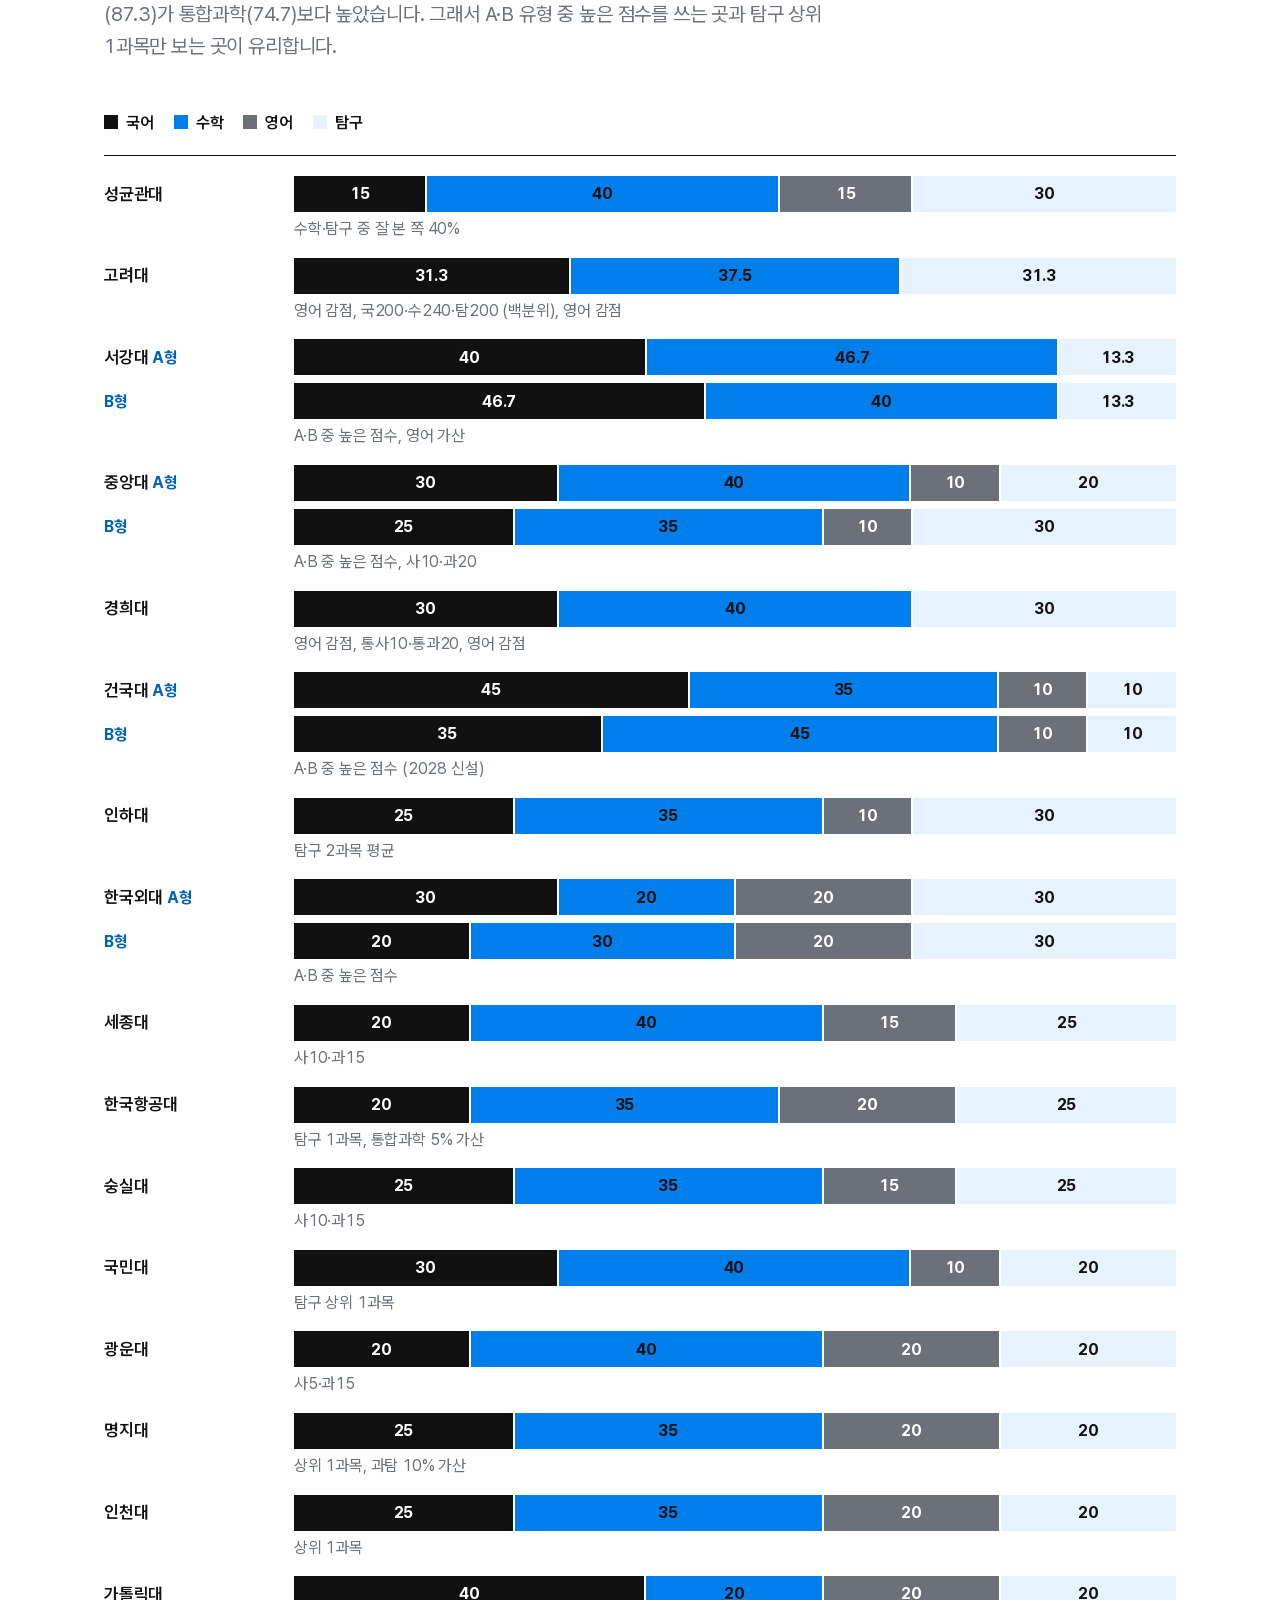
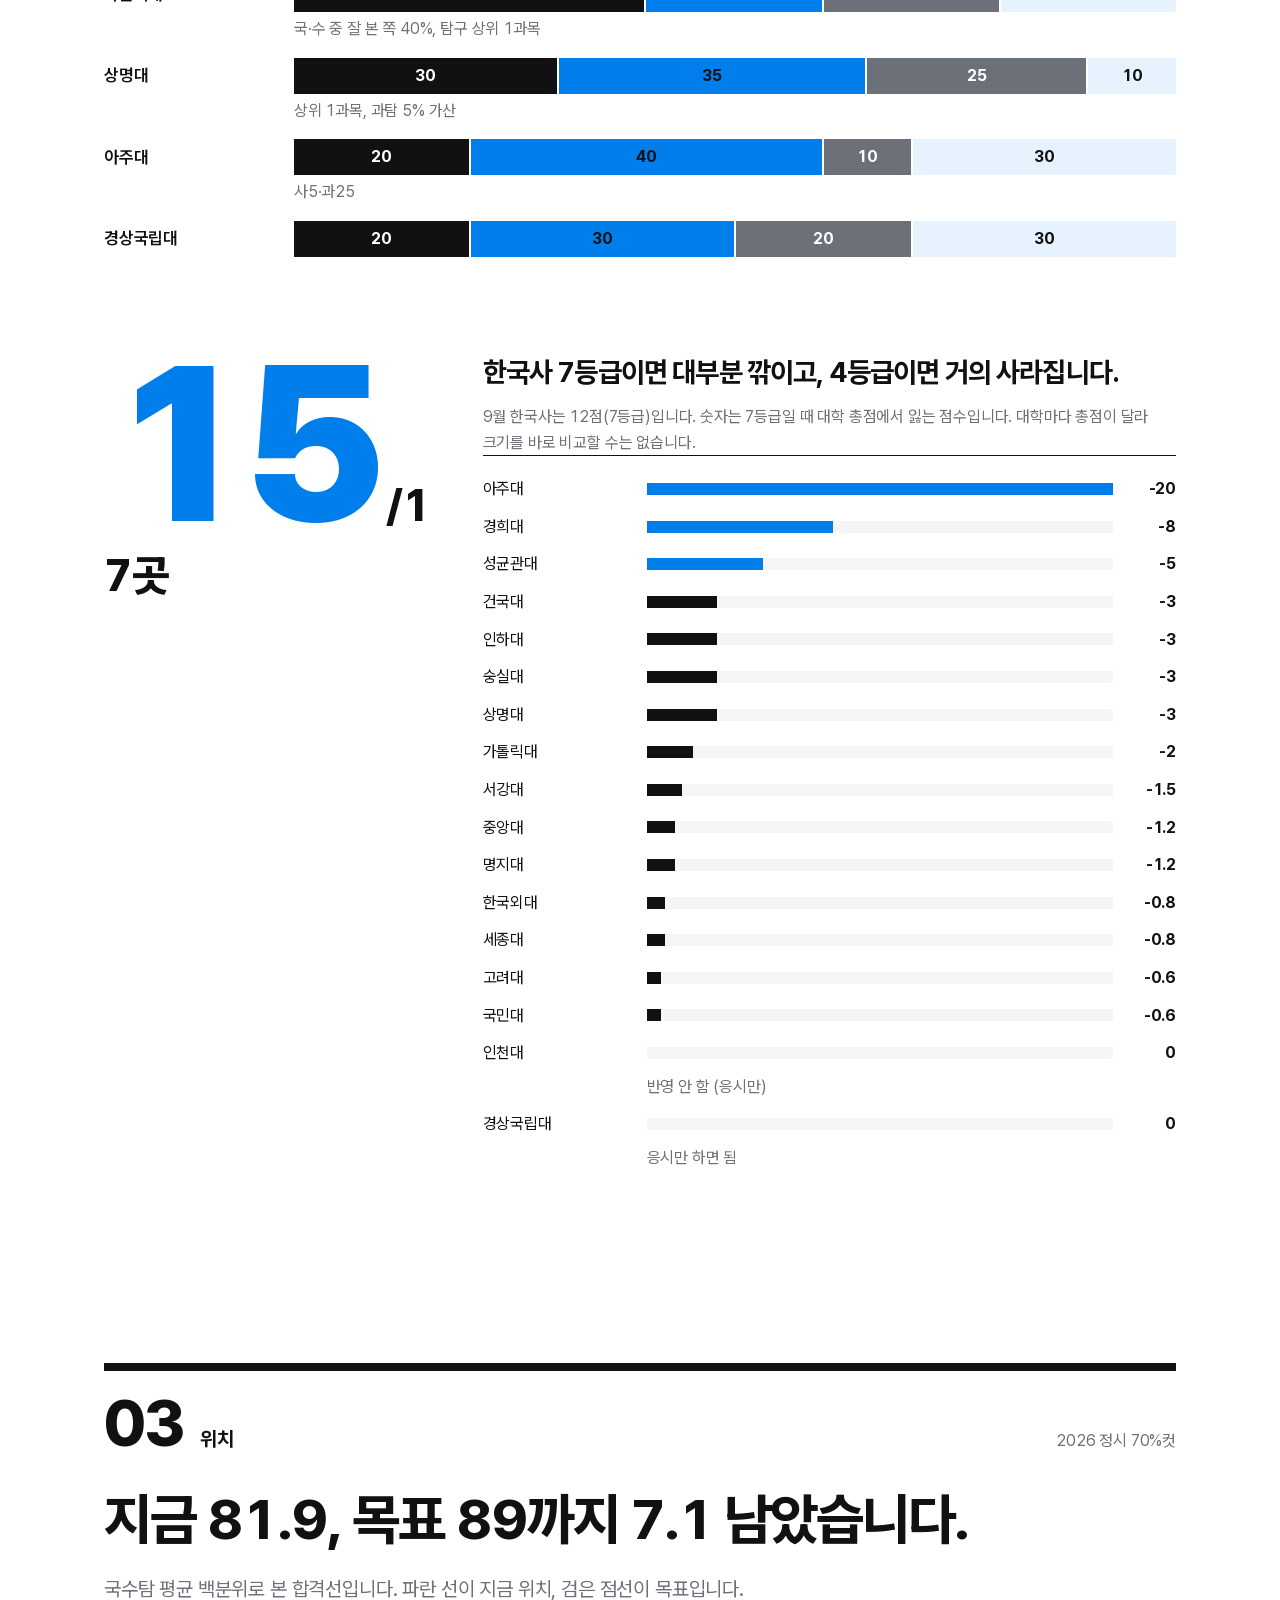
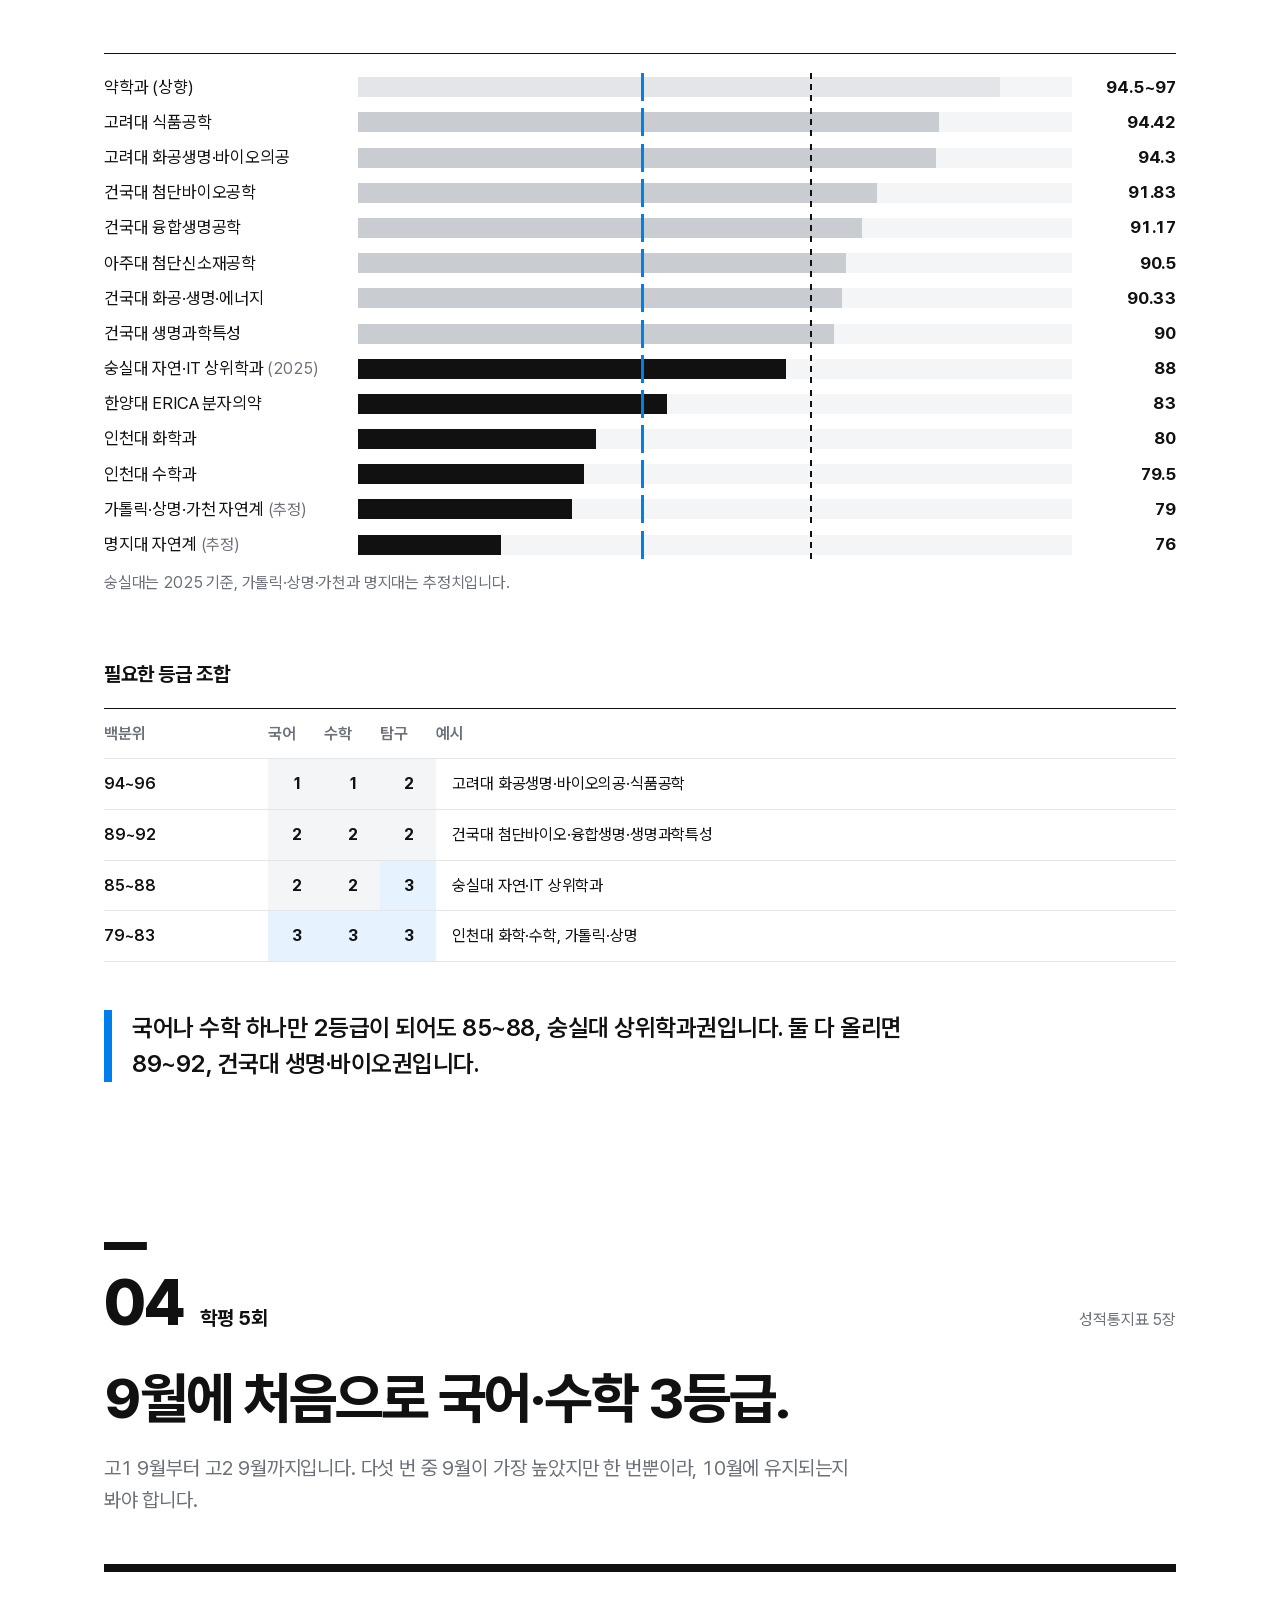
==== commit babfe4b1: "Update briefing: official 2028 정시 data, paired university memos Co-Authored-By: Claude Opus 5.5 <nor" ====
--- a/briefing/index.html
+++ b/briefing/index.html
@@ -22,7 +22,7 @@
   <!-- 첫 화면: 큰 81.9가 스크롤에 맞춰 줄어들며 아래 숫자 줄 첫 칸으로 들어간다 -->
   <header class="hero" id="top">
     <h1 data-reveal>2028 정시 지도와<br>5회 학평 분석</h1>
-    <p class="hero-sub" data-reveal>수능100%로 뽑는 대학 11곳을 기준으로 지금 위치와 남은 거리를 정리했습니다. 영어는 마지막 장에서 자세히 말씀드릴게요.</p>
+    <p class="hero-sub" data-reveal>수능 위주로 뽑는 대학 20곳을 기준으로 지금 위치와 남은 거리를 정리했습니다. 영어는 마지막 장에서 자세히 말씀드릴게요.</p>
 
     <div class="hero-num" aria-hidden="true">
       <span class="hero-big" id="hero-big"><span data-key="now">81.9</span></span>
@@ -35,7 +35,7 @@
     <ul class="mets">
       <li class="m-now"><span class="m-v"><span data-count="81.9" data-decimals="1" data-key="now">81.9</span></span><span class="m-l">국수탐 평균 백분위<br><span data-key="now-round">고2 9월</span> 학평 기준</span></li>
       <li><span class="m-v"><span data-count="89" data-key="target">89</span></span><span class="m-l">생명·자연·공학<br>목표선</span></li>
-      <li><span class="m-v"><span data-count="11">11</span><small>곳</small></span><span class="m-l">수능100%·수능+출결<br>대학 (10곳 원문 확인)</span></li>
+      <li><span class="m-v"><span data-count="20" data-key="univ-count">20</span><small>곳</small></span><span class="m-l">수능 위주 대학<br>(19곳 원문 확인)</span></li>
       <li><span class="m-v"><span data-count="80">80</span><small>점</small></span><span class="m-l">영어 목표 (2등급)<br>한국사 목표 25점</span></li>
     </ul>
     <a class="jump" href="#english" data-reveal>영어 부분만 보기 <span aria-hidden="true">↓</span></a>
@@ -47,39 +47,46 @@
 
   <!-- 01 정시 구조 -->
   <section id="csat">
-    <div class="sh" data-reveal><span class="sh-no">01</span><span class="sh-name">정시 구조</span><span class="sh-meta">2028 시행계획 (2026.4)</span></div>
-    <h2 data-reveal>11개 대학이 수능만으로 뽑습니다.</h2>
-    <p class="lede" data-reveal>교과 성적과 서류 없이 수능만, 또는 수능에 출결을 더해 뽑는 전형입니다. 여대는 뺐습니다.</p>
-    <!-- 대학이 하나씩 화면 가운데로 오면 뒤 배경(사진·로고·이름)이 그 대학으로 바뀐다. 배경은 sticky로 따라오기만 하고 스크롤은 가로채지 않음 -->
+    <div class="sh" data-reveal><span class="sh-no">01</span><span class="sh-name">정시 구조</span><span class="sh-meta">2028 시행계획 원문</span></div>
+    <h2 data-reveal><span data-key="univ-count">20</span>개 대학을 수능 위주로 봤습니다.</h2>
+    <p class="lede" data-reveal>2028학년도 각 대학 시행계획 원문에서 생명·자연 계열 정시 수능위주전형만 골랐습니다. 여대는 뺐습니다. 수능 100%가 아닌 곳은 전형 방법에 따로 적었습니다.</p>
+
+    <div class="sched" data-reveal>
+      <div class="dday"><span class="dday-n"><span id="dday">D-388</span></span><span class="dday-l">2028 수능 (2027.11.18 목)까지</span></div>
+      <ol class="rows sched-list" id="schedule"></ol>
+    </div>
+    <p class="pull" data-reveal>정시는 가·나·다군에서 한 곳씩, 최대 세 번 지원합니다. 같은 군 안에서는 한 대학만 지원할 수 있고, 합격해도 한 곳에만 등록합니다.</p>
+
+    <h3 class="sub-h pb" data-reveal>대학별 메모</h3>
+    <p class="note" data-reveal>두 대학씩 넘어갑니다. 국·수·영·탐은 자연계열 반영 비율(%)이고, '나에게'는 9월 학평 기준입니다.</p>
+    <!-- 두 대학이 한 쌍으로 화면 가운데에 오면 뒤 배경이 그 두 대학 이름으로 바뀐다. 배경은 sticky로 따라오기만 함 -->
     <div class="univ-tour">
       <div class="uv-stage" aria-hidden="true"><div class="uv-layers" id="uv-layers"></div></div>
       <ol class="uv-steps" id="univs"></ol>
     </div>
-    <div class="cols">
-      <aside class="side side-row">
-        <div data-reveal><h3>수능100%로 못 가는 대학</h3><p id="not-csat"></p></div>
-        <div data-reveal><h3>2028 방식 미확인</h3><p id="unconfirmed"></p></div>
-        <div data-reveal><h3>출결</h3><p>점수로 쓰는 곳은 중앙대 수능89 하나입니다. 공개된 서강대·세종대 표 기준으로 미인정 결석 3일 이하면 만점입니다.</p></div>
-      </aside>
+    <div class="side side-row">
+      <div data-reveal><h3>수능 100%가 아닌 대학</h3><p id="not-csat"></p></div>
+      <div data-reveal><h3>원문 미확인</h3><p id="unconfirmed"></p></div>
+      <div data-reveal><h3>출결</h3><p>정시에서 출결을 점수로 쓰는 곳은 중앙대 수능89(11%)와 서강대 수능(지역균형)입니다. 명지대는 2028부터 출결을 뺐습니다.</p></div>
     </div>
   </section>
 
   <!-- 02 반영 비율 -->
   <section id="ratio">
     <div class="sh" data-reveal><span class="sh-no">02</span><span class="sh-name">반영 비율</span><span class="sh-meta">자연계열 기준</span></div>
-    <h2 data-reveal>대부분 수학이 총점을 가릅니다.</h2>
-    <p class="lede" data-reveal>9곳 중 7곳이 수학을 35% 이상 반영합니다. 탐구 30%인 인하대·한국외대·경상국립대는 생명 강점을 살리기 좋은 곳입니다.</p>
+    <h2 data-reveal>수학 비중이 크지만, 국어로 고를 수 있는 곳도 있습니다.</h2>
+    <p class="lede" data-reveal>2028 수능 탐구는 모두 통합사회·통합과학입니다. 9월에는 국어(84.5)가 수학(80.3)보다, 통합사회(87.3)가 통합과학(74.7)보다 높았습니다. 그래서 A·B 유형 중 높은 점수를 쓰는 곳과 탐구 상위 1과목만 보는 곳이 유리합니다.</p>
     <ul class="legend" data-reveal aria-hidden="true">
       <li><i class="sw kor"></i>국어</li><li><i class="sw math"></i>수학</li><li><i class="sw eng"></i>영어</li><li><i class="sw tam"></i>탐구</li>
     </ul>
     <div class="stack" id="ratio-bars" role="img"></div>
 
     <div class="hist pb">
-      <div class="hist-num" data-reveal><span class="big-n">8</span><span class="big-u">/9곳</span></div>
+      <div class="hist-num" data-reveal><span class="big-n" id="hist-n">16</span><span class="big-u" id="hist-u">/20곳</span></div>
       <div class="hist-body">
-        <h3 data-reveal>한국사 7등급이면 9곳 중 8곳에서 깎입니다.</h3>
-        <p class="note" data-reveal>9월 한국사는 12점(7등급)입니다. 경상국립대만 응시 여부만 봅니다.</p>
-        <table class="tbl" id="hist-rule" data-reveal></table>
+        <h3 data-reveal>한국사 7등급이면 대부분 깎이고, 4등급이면 거의 사라집니다.</h3>
+        <p class="note" data-reveal>9월 한국사는 12점(7등급)입니다. 숫자는 7등급일 때 대학 총점에서 잃는 점수입니다. 대학마다 총점이 달라 크기를 바로 비교할 수는 없습니다.</p>
+        <div class="bars" id="hist-bars" role="img"></div>
       </div>
     </div>
   </section>
@@ -165,8 +172,8 @@
         <div class="bars" id="type-bars" role="img" aria-label="유형별 누적 오답률 막대그래프"></div>
       </div>
       <div>
-        <h3 class="sub-h" data-reveal>4등급이 깎는 점수</h3>
-        <div class="bars" id="weight-bars" role="img" aria-label="대학별 영어 반영 비중과 4등급일 때 잃는 점수"></div>
+        <h3 class="sub-h" data-reveal>영어 4등급이 깎는 점수</h3>
+        <div class="bars" id="weight-bars" role="img" aria-label="대학별 영어 2등급과 4등급의 점수 차"></div>
         <p class="note" id="weight-other"></p>
       </div>
     </div>
@@ -203,7 +210,7 @@
     </ol>
     <a class="btn" href="pdf/briefing.pdf" download="2028-정시-영어-코칭-브리핑.pdf">PDF로 받기</a>
     <p class="note" id="pdf-msg" aria-live="polite"></p>
-    <p class="colophon">근거: 2028학년도 각 대학 입학전형 시행계획(2026.4), 2026 정시 입시결과, 학평 성적통지표 5장(2025.9~2026.9).</p>
+    <p class="colophon">근거: 2028학년도 각 대학 입학전형 시행계획 원문(2026.3~5), 울산진로진학지원센터 「2028 대입전형 깔끔정리」, 2026 정시 입시결과, 학평 성적통지표 5장(2025.9~2026.9).</p>
   </section>
 
 </main>
--- a/briefing/styles.css
+++ b/briefing/styles.css
@@ -110,7 +110,7 @@
 @keyframes drift3 { to { transform: translate(18vmax, -20vmax) scale(1.12); } }
 
 /* 01 대학 소개: 대학이 화면 가운데로 오면 뒤 배경이 그 대학으로 바뀜 */
-.univ-tour { position: relative; margin-top: var(--s8); }
+.univ-tour { position: relative; margin-top: var(--s8); overflow: clip; }
 .uv-stage { position: sticky; top: 0; height: 100svh; margin-bottom: -100svh; width: 100vw; margin-left: calc(50% - 50vw);
   overflow: hidden; pointer-events: none; }
 .uv-layers, .uv-bg { position: absolute; inset: 0; margin: 0; }
@@ -118,25 +118,46 @@
 .uv-bg.on { opacity: 1; transform: scale(1); }
 .uv-photo { position: absolute; inset: 0; width: 100%; height: 100%; object-fit: cover; opacity: 0.16; }
 .uv-logo { position: absolute; right: 6vw; top: 18svh; width: min(34vw, 300px); opacity: 0.12; }
-.uv-mark { position: absolute; right: -2vw; bottom: 8svh; font-size: clamp(110px, 24vw, 300px); font-weight: 900; line-height: 1;
+.uv-mark { position: absolute; right: -2vw; bottom: 8svh; font-size: clamp(90px, 16vw, 220px); font-weight: 900; line-height: 1;
   letter-spacing: -0.06em; white-space: nowrap; color: var(--accent); opacity: 0.08; }
 .uv-count { position: absolute; right: max(var(--gutter), env(safe-area-inset-right, 0px)); top: calc(env(safe-area-inset-top, 0px) + 72px);
   font-size: 18px; font-weight: 800; color: var(--ink-2); }
 .uv-steps { position: relative; z-index: 1; list-style: none; margin: 0; padding: 0; }
-.uv-step { min-height: 64svh; display: flex; flex-direction: column; justify-content: center; gap: var(--s2); max-width: 34em;
-  opacity: 0.3; transition: opacity var(--dur-in) var(--ease-out); }
+.uv-step { min-height: 80svh; display: grid; grid-template-columns: repeat(2, minmax(0, 1fr)); gap: var(--s8); align-content: center;
+  padding: var(--s12) 0; opacity: 0.25; transition: opacity var(--dur-in) var(--ease-out); }
 .uv-step.on { opacity: 1; }
-.uv-step > * { margin: 0; }
+.uv-card { display: grid; gap: var(--s2); align-content: start; min-width: 0; padding: var(--s6); border-top: var(--rule) solid var(--ink);
+  background: var(--paper-glass); -webkit-backdrop-filter: blur(8px); backdrop-filter: blur(8px); }
+.uv-card > * { margin: 0; }
 .uv-no { font-weight: 800; color: var(--accent-ink); }
-.uv-name { font-size: clamp(48px, 9vw, 96px); font-weight: 800; line-height: 1.05; letter-spacing: -0.05em; }
-.uv-track { font-size: clamp(19px, 2.4vw, 24px); font-weight: 700; color: var(--accent-ink); }
-.uv-note { font-size: 18px; color: var(--ink-2); }
-.uv-credit { font-size: 16px; color: var(--ink-2); }
+.uv-name { font-size: clamp(36px, 5vw, 56px); font-weight: 800; line-height: 1.05; letter-spacing: -0.045em; }
+.uv-track { font-size: 19px; font-weight: 700; color: var(--accent-ink); }
+.uv-facts { display: grid; grid-template-columns: 5.5em minmax(0, 1fr); gap: var(--s2) var(--s3); margin: var(--s3) 0 0; padding-top: var(--s3); border-top: 1px solid var(--line); }
+.uv-facts dt { color: var(--ink-2); font-weight: 600; }
+.uv-facts dd { margin: 0; font-weight: 500; }
+.uv-facts small { color: var(--ink-2); font-size: 16px; font-weight: 400; }
+.uv-memo { margin: var(--s2) 0 0; padding: var(--s3) 0 0 var(--s5); border-top: 1px solid var(--line); color: var(--ink-2); display: grid; gap: var(--s1); }
+.uv-me { padding: var(--s3) var(--s4); background: var(--accent-soft); }
+.uv-me b { display: block; color: var(--accent-ink); }
+.uv-src { color: var(--ink-2); font-size: 16px; }
+.uv-mark { display: grid; justify-items: end; }
+@media (max-width: 820px) {
+  .uv-step { grid-template-columns: 1fr; min-height: 0; gap: var(--s6); padding: var(--s8) 0; }
+  .uv-card { padding: var(--s5) var(--s4); }
+  .uv-mark { justify-items: center; }
+}
 @media (max-width: 720px) {
-  .uv-step { min-height: 56svh; }
-  .uv-mark { right: auto; left: 50%; transform: translateX(-50%); bottom: 6svh; font-size: 30vw; }
-  .uv-logo { left: 50%; right: auto; transform: translateX(-50%); top: auto; bottom: 30svh; width: 46vw; }
-}
+  .uv-mark { right: auto; left: 50%; transform: translateX(-50%); bottom: 6svh; font-size: 22vw; }
+}
+/* 일정·D-day */
+.sched { display: grid; gap: var(--s8); margin-bottom: var(--s8); }
+@media (min-width: 860px) { .sched { grid-template-columns: minmax(0, 5fr) minmax(0, 7fr); align-items: start; } }
+.dday-n { display: block; font-size: clamp(72px, 14vw, 140px); font-weight: 900; letter-spacing: -0.06em; line-height: 1; color: var(--accent); }
+.dday-l { display: block; margin-top: var(--s2); color: var(--ink-2); font-weight: 600; }
+.rows.sched-list li { grid-template-columns: 10em minmax(0, 1fr); }
+@media (max-width: 720px) { .rows.sched-list li { grid-template-columns: 1fr; } .rows.sched-list li > span:last-child { grid-column: auto; } }
+.stack-row.alt { margin-top: calc(-1 * var(--s2)); }
+.stack-name small { color: var(--accent-ink); font-weight: 700; font-size: 16px; }
 @media (min-width: 860px) { .side-row { grid-template-columns: repeat(3, minmax(0, 1fr)); } }
 .cols:has(.side-row) { display: block; margin-top: var(--s16); }
 
@@ -386,10 +407,9 @@
   main { max-width: none; padding: 0; }
   .topbar, .jump, .btn, .round-nav .nav-btn, .round-hint, .hero-num, .ambient, .uv-stage { display: none !important; }
   body::before { display: none; }
-  .uv-steps { display: grid; grid-template-columns: repeat(3, minmax(0, 1fr)); gap: var(--s4) var(--s8); border-top: 1px solid var(--ink); padding-top: var(--s4); }
-  .uv-step { min-height: 0; opacity: 1 !important; gap: var(--s1); break-inside: avoid; }
-  .uv-name { font-size: 28px; }
-  .uv-track, .uv-note { font-size: 16px; }
+  .uv-step { min-height: 0; opacity: 1 !important; padding: 0; break-inside: avoid; break-after: page; grid-template-columns: repeat(2, minmax(0, 1fr)) !important; }
+  .uv-card { background: none; -webkit-backdrop-filter: none; backdrop-filter: none; padding: var(--s4) 0 0; }
+  .uv-name { font-size: 40px; }
   .print-only { display: revert; }
   /* 움직임 없이 완성된 상태로 */
   *, *::before, *::after { transition: none !important; animation: none !important; }
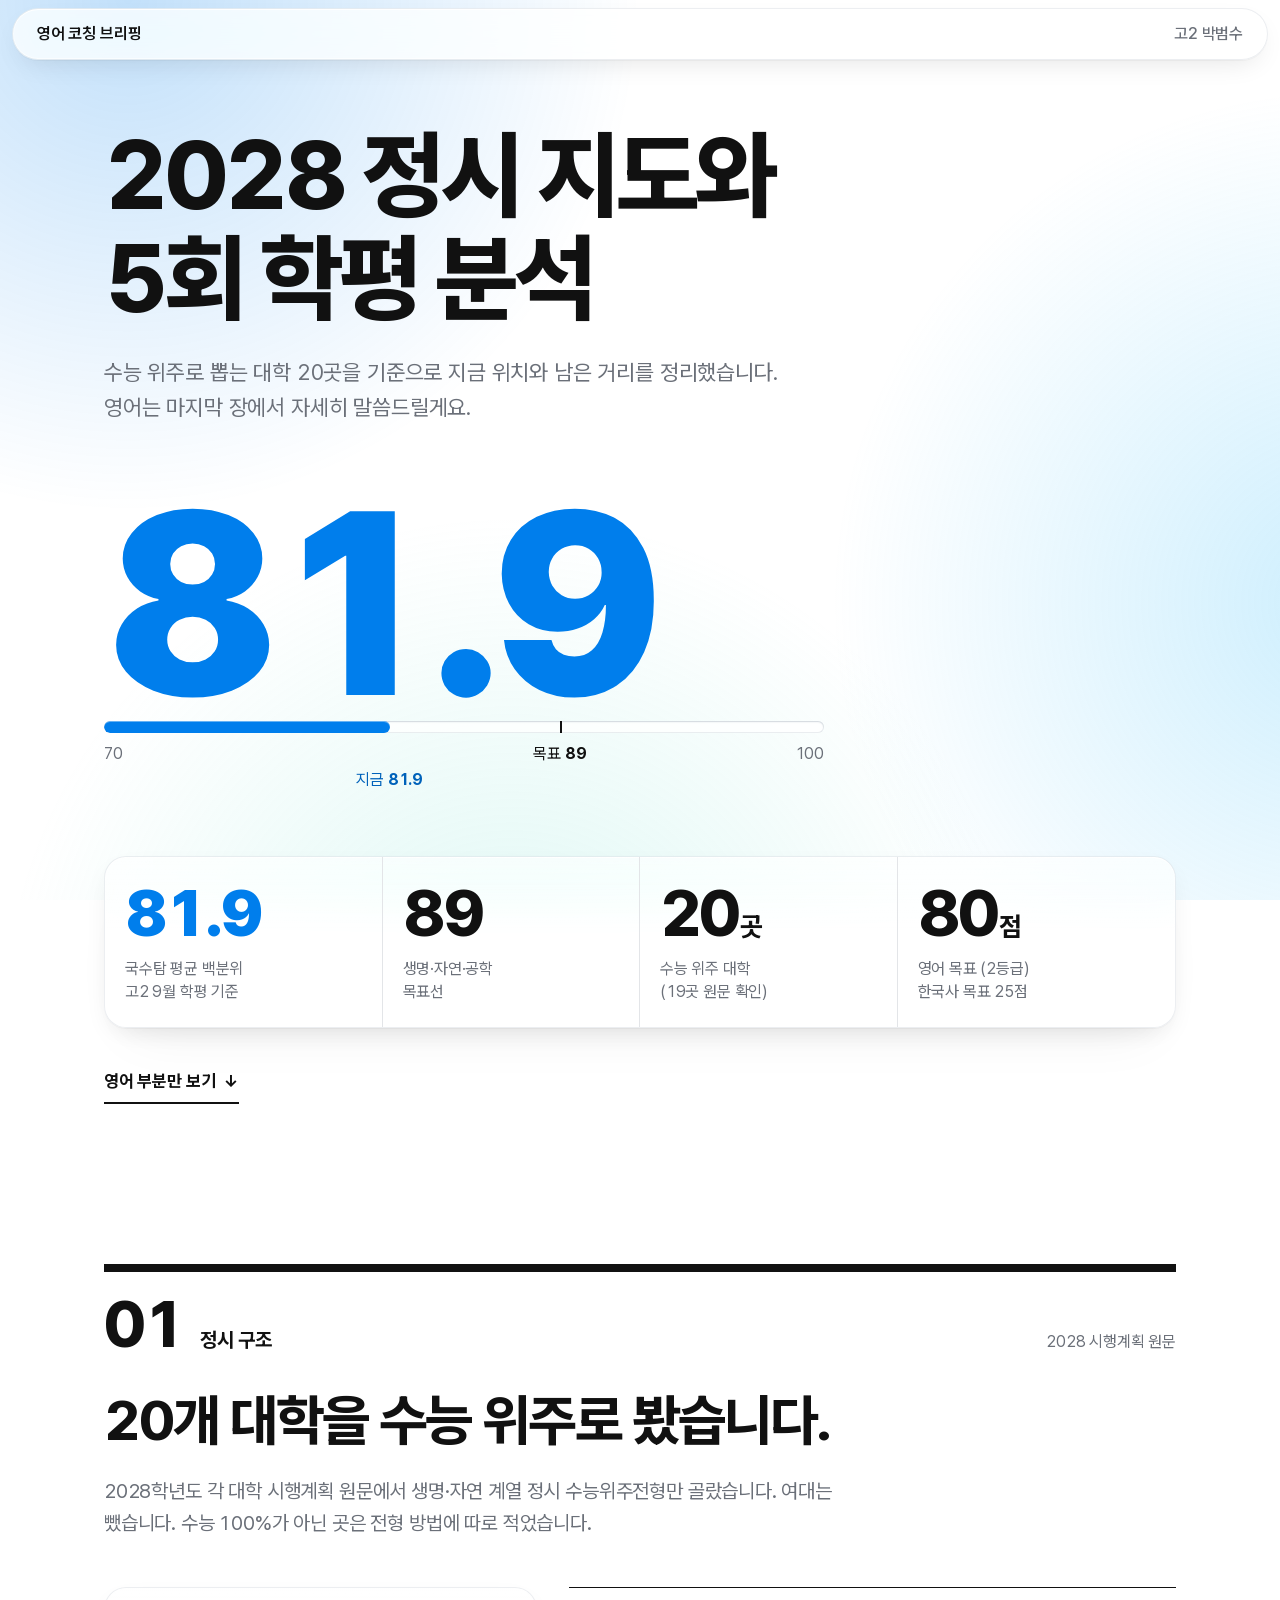
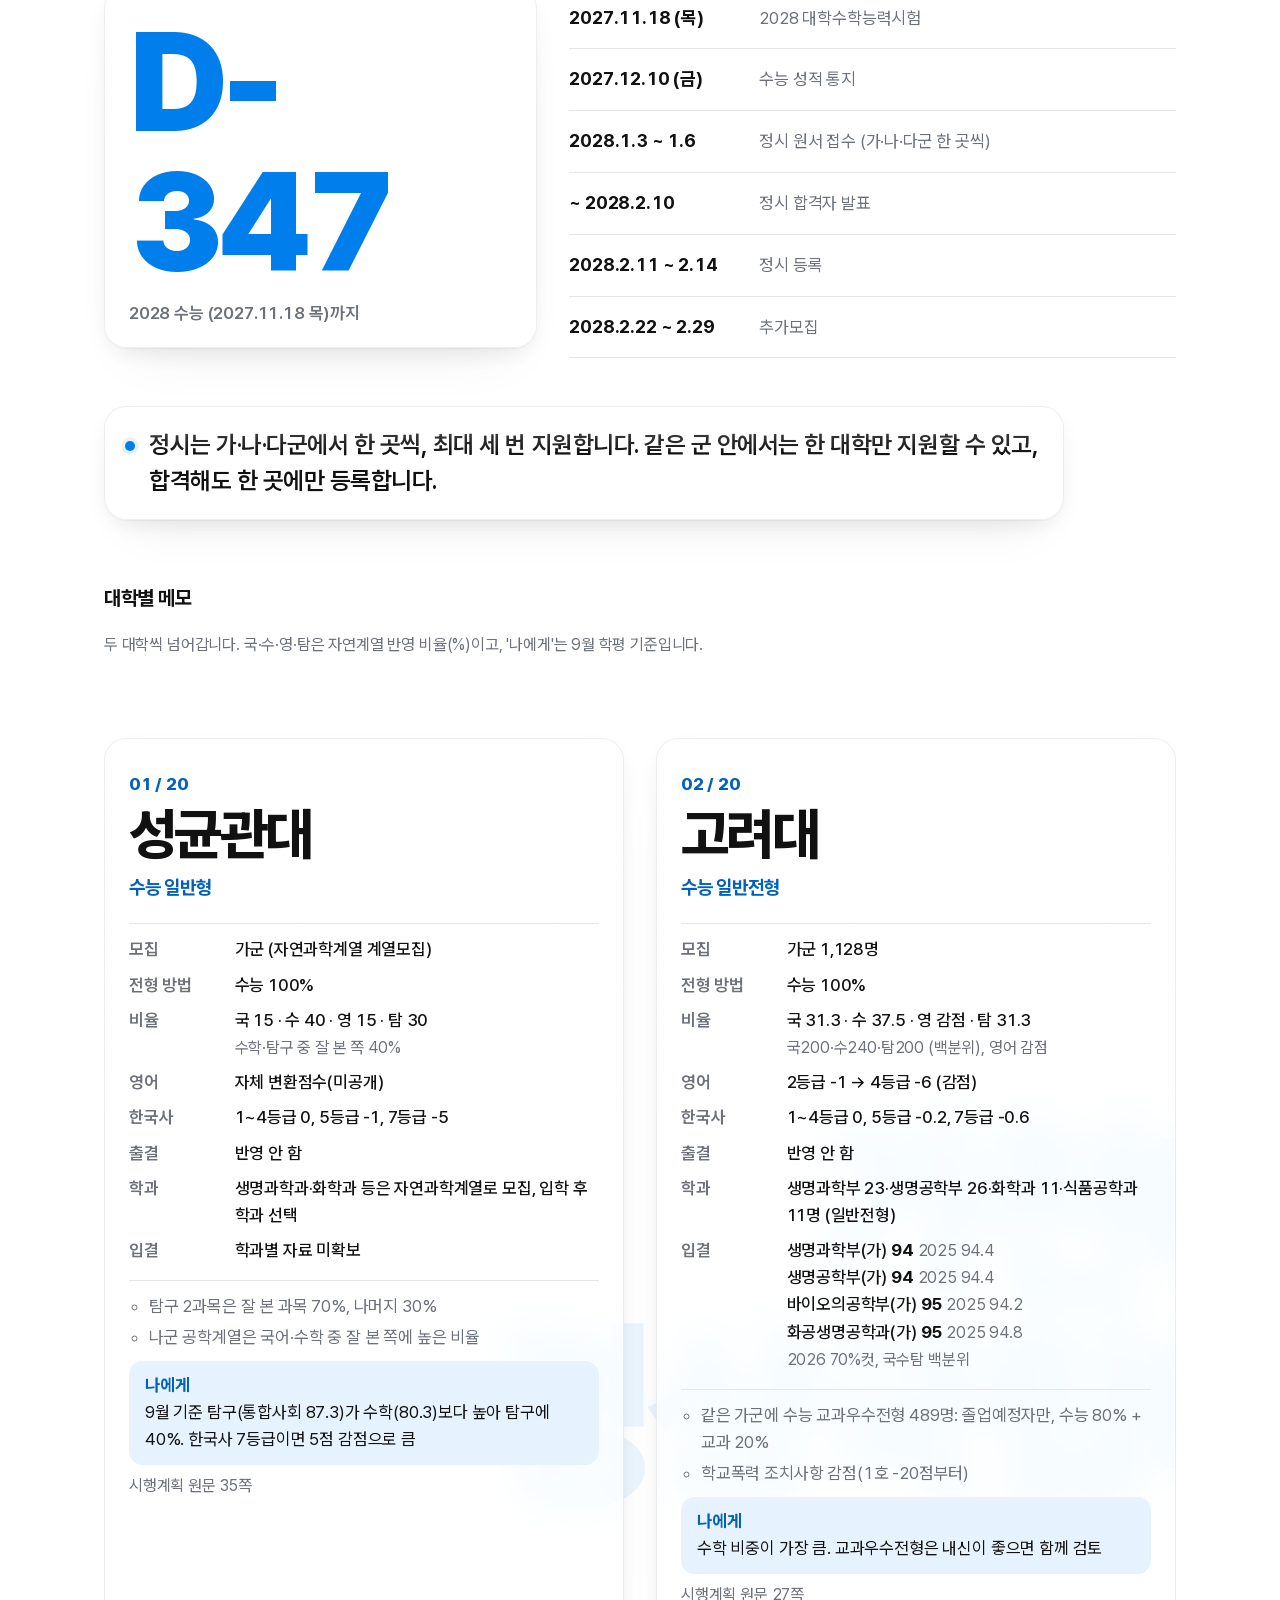
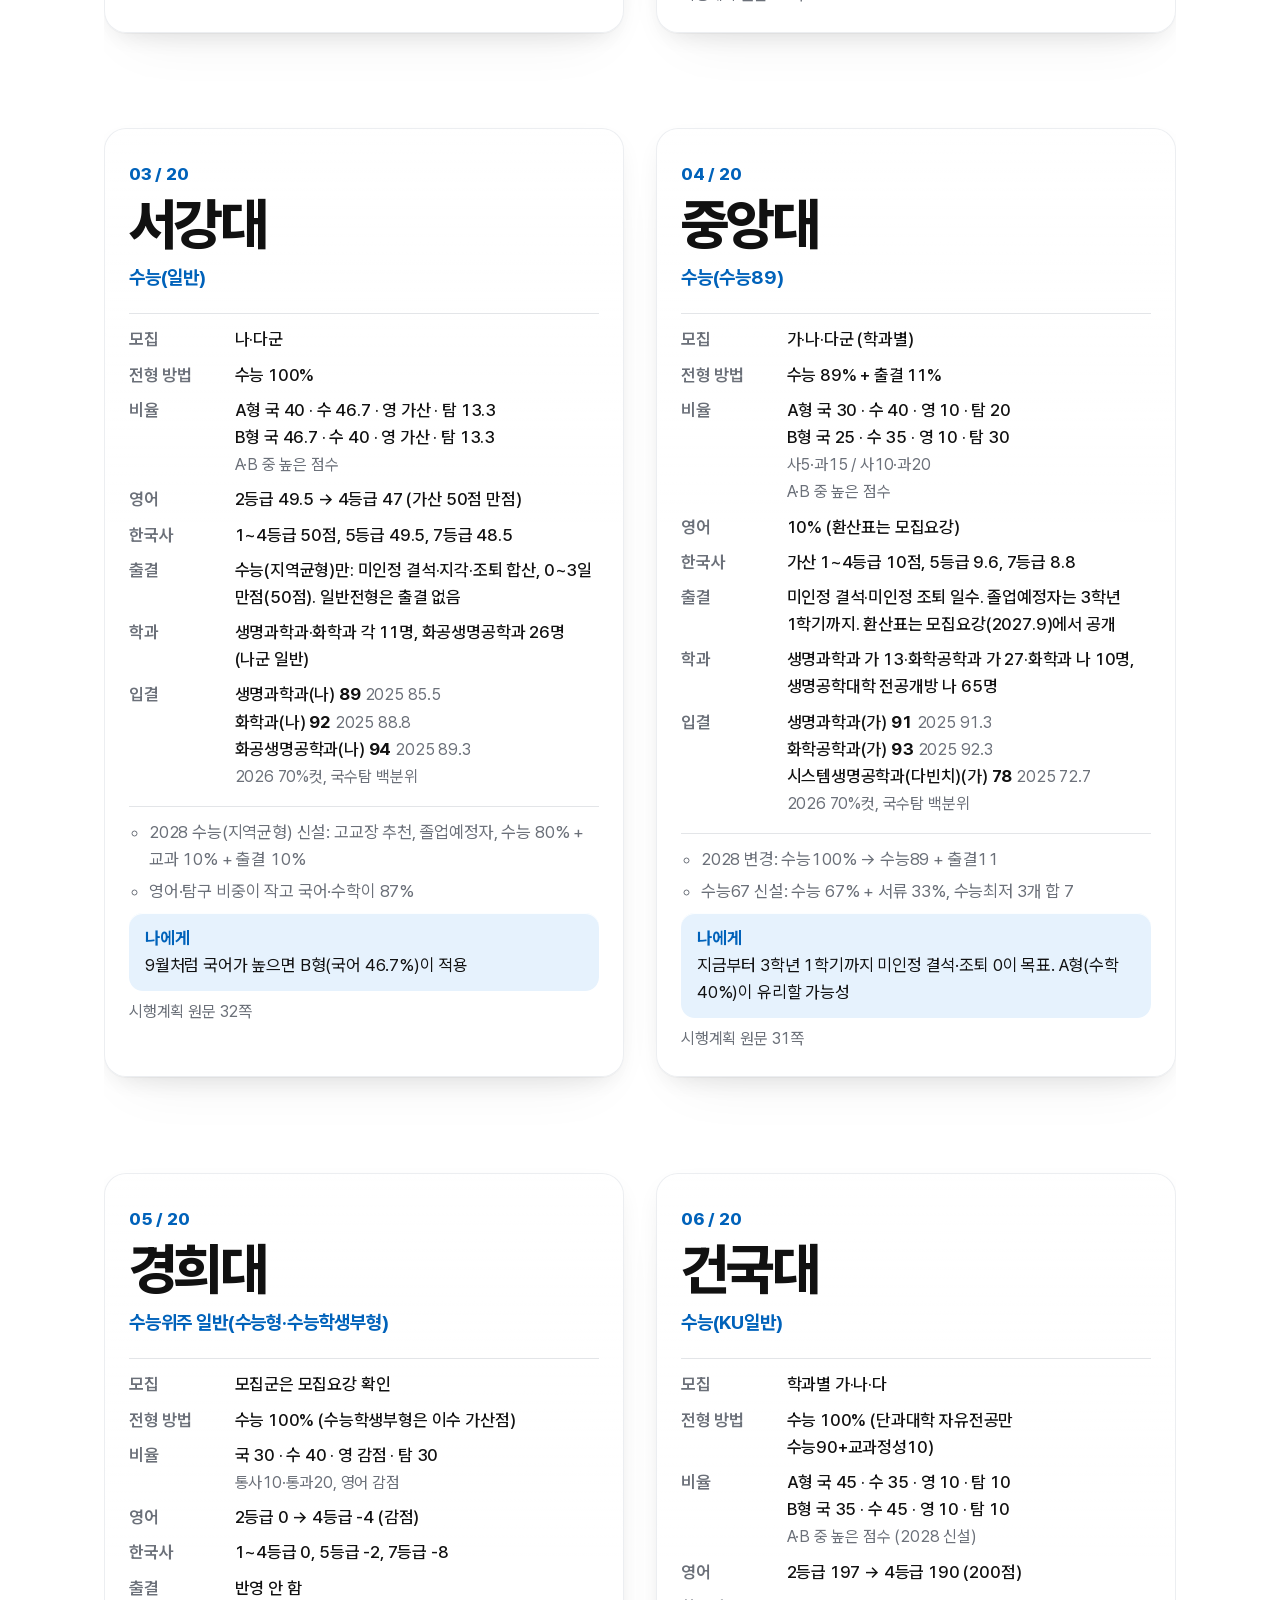
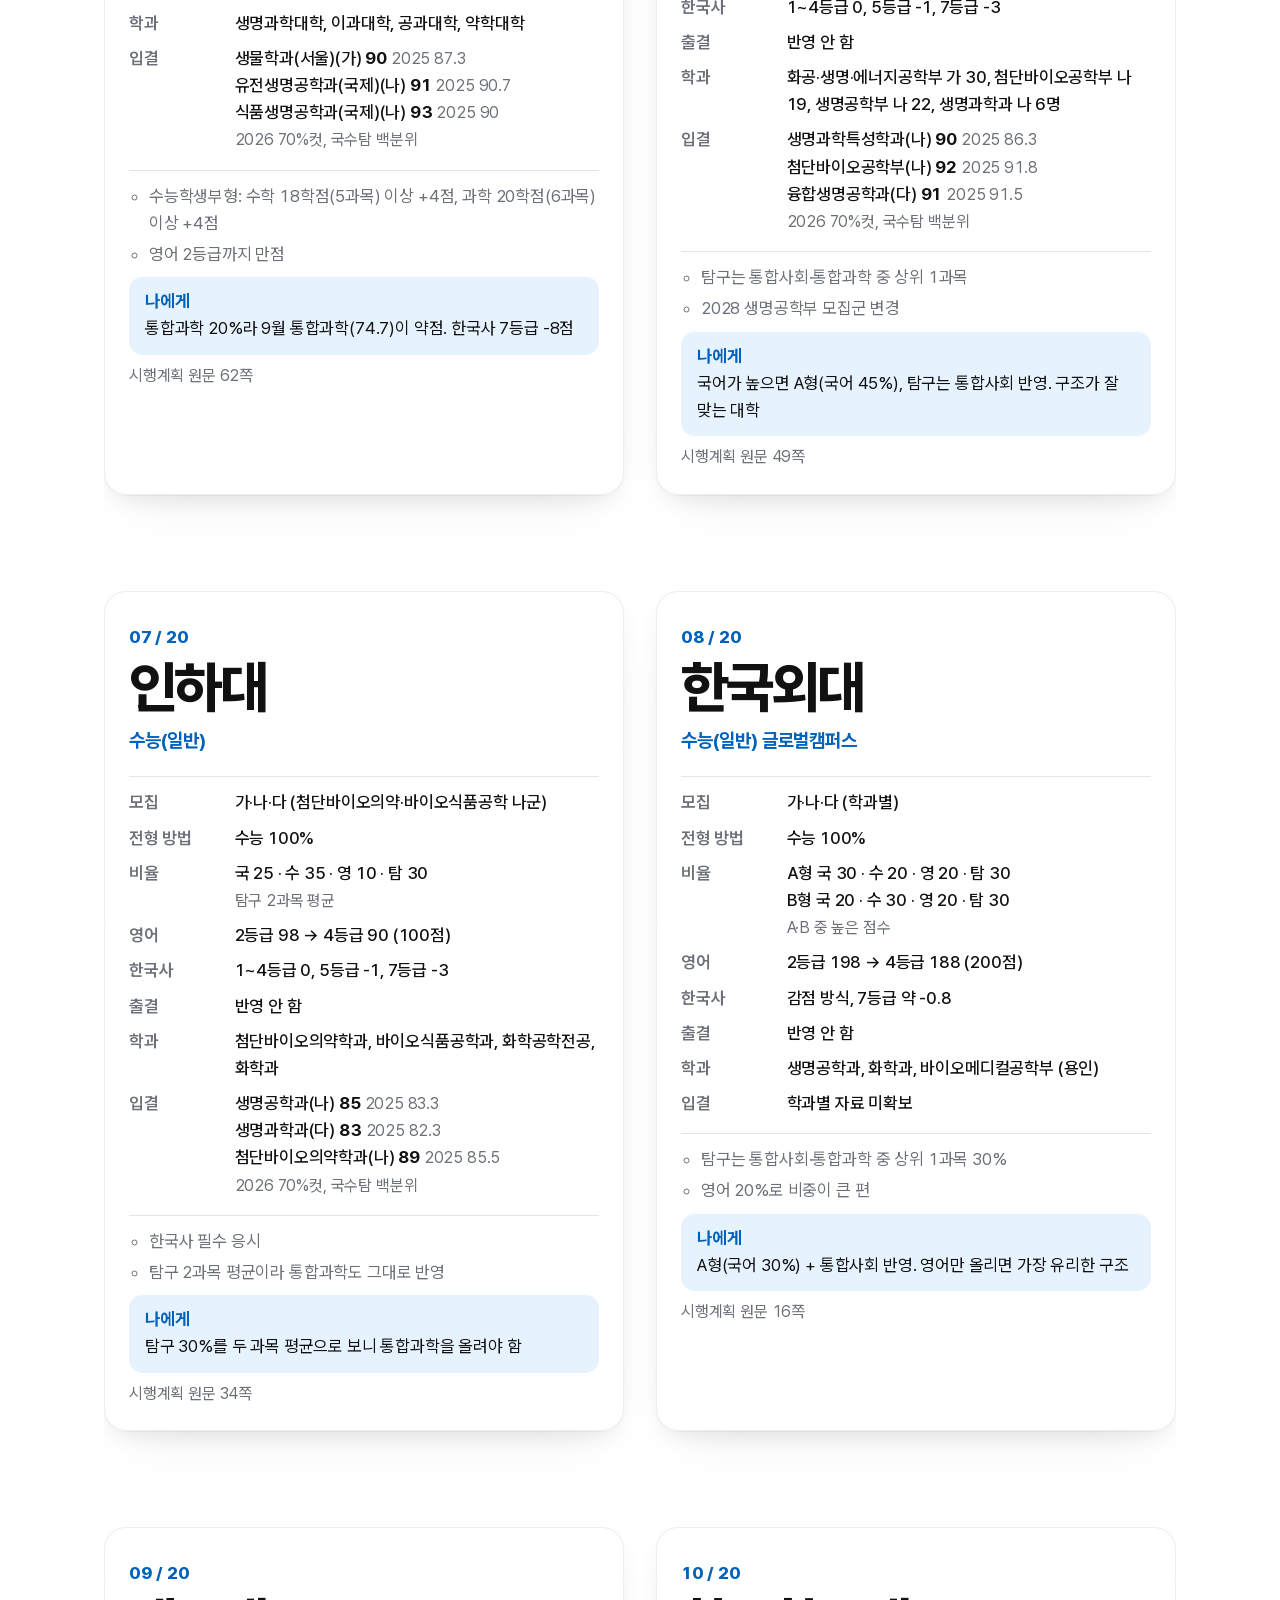
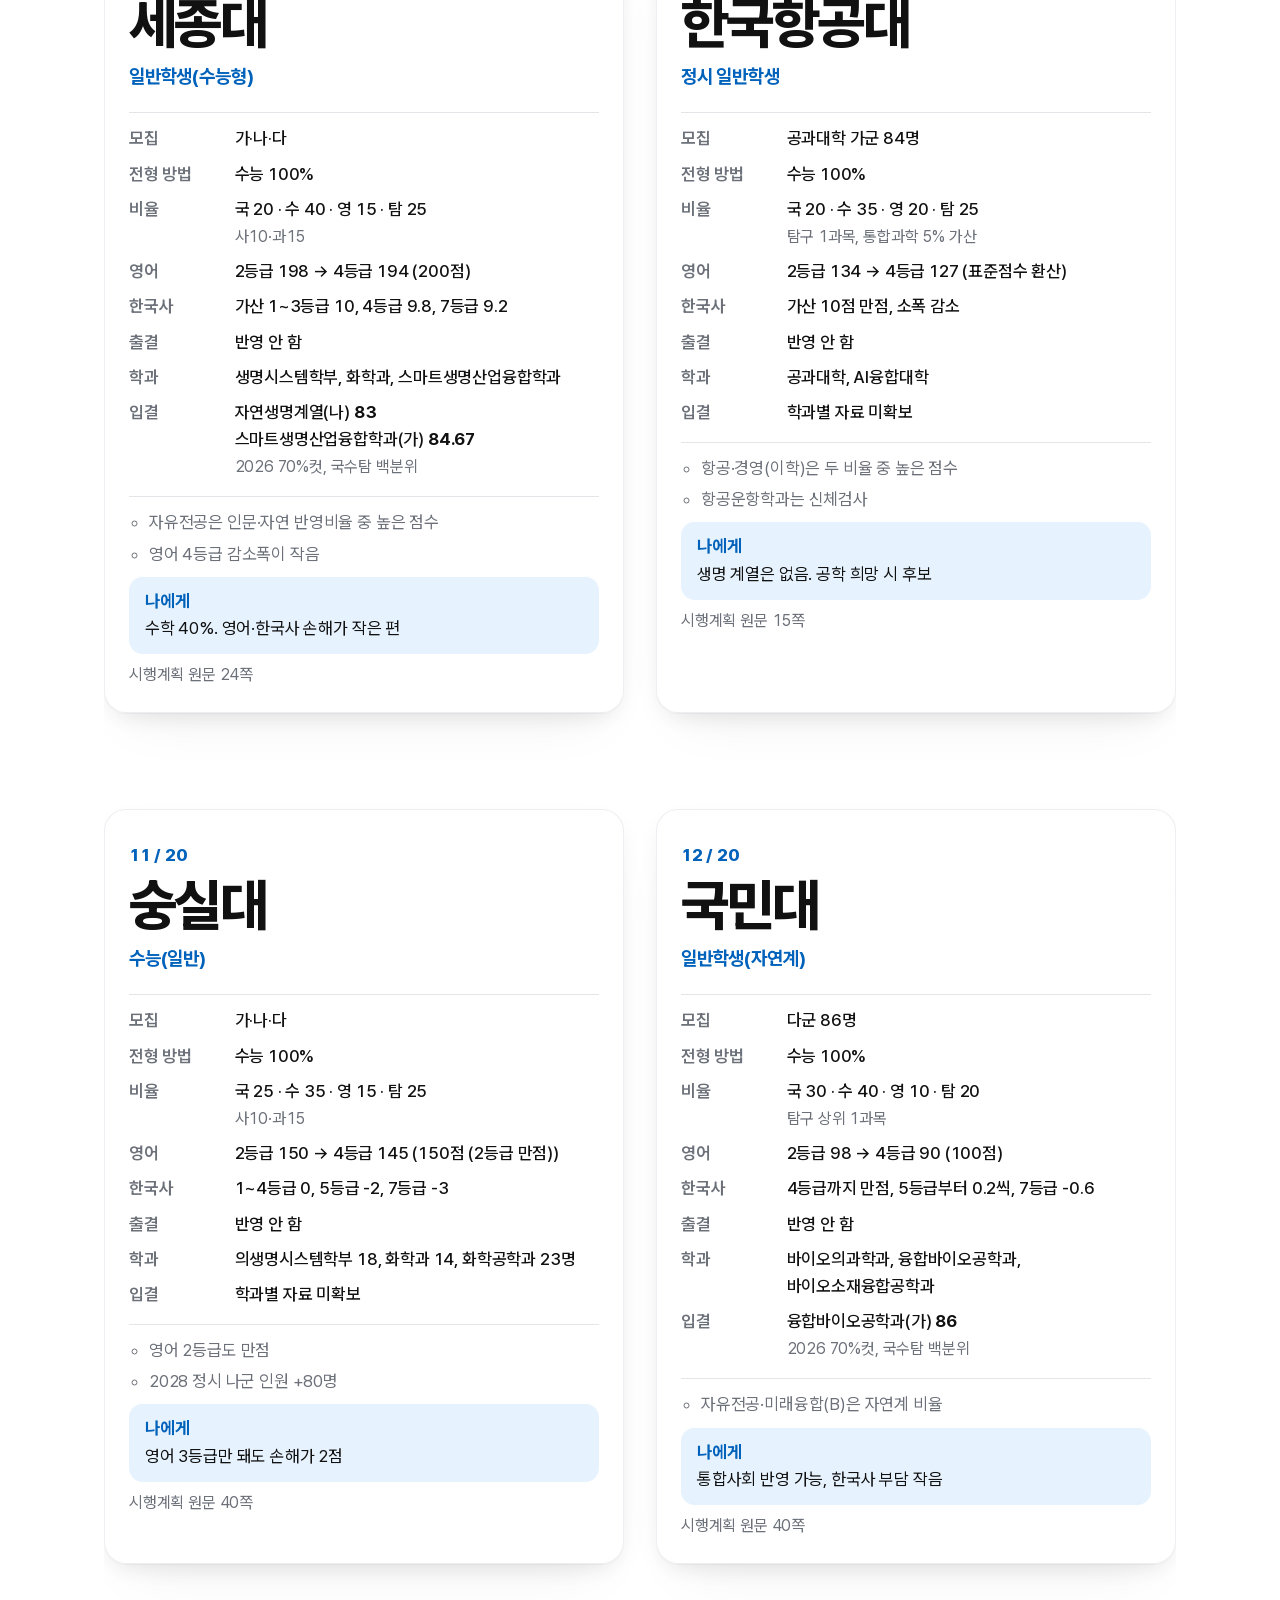
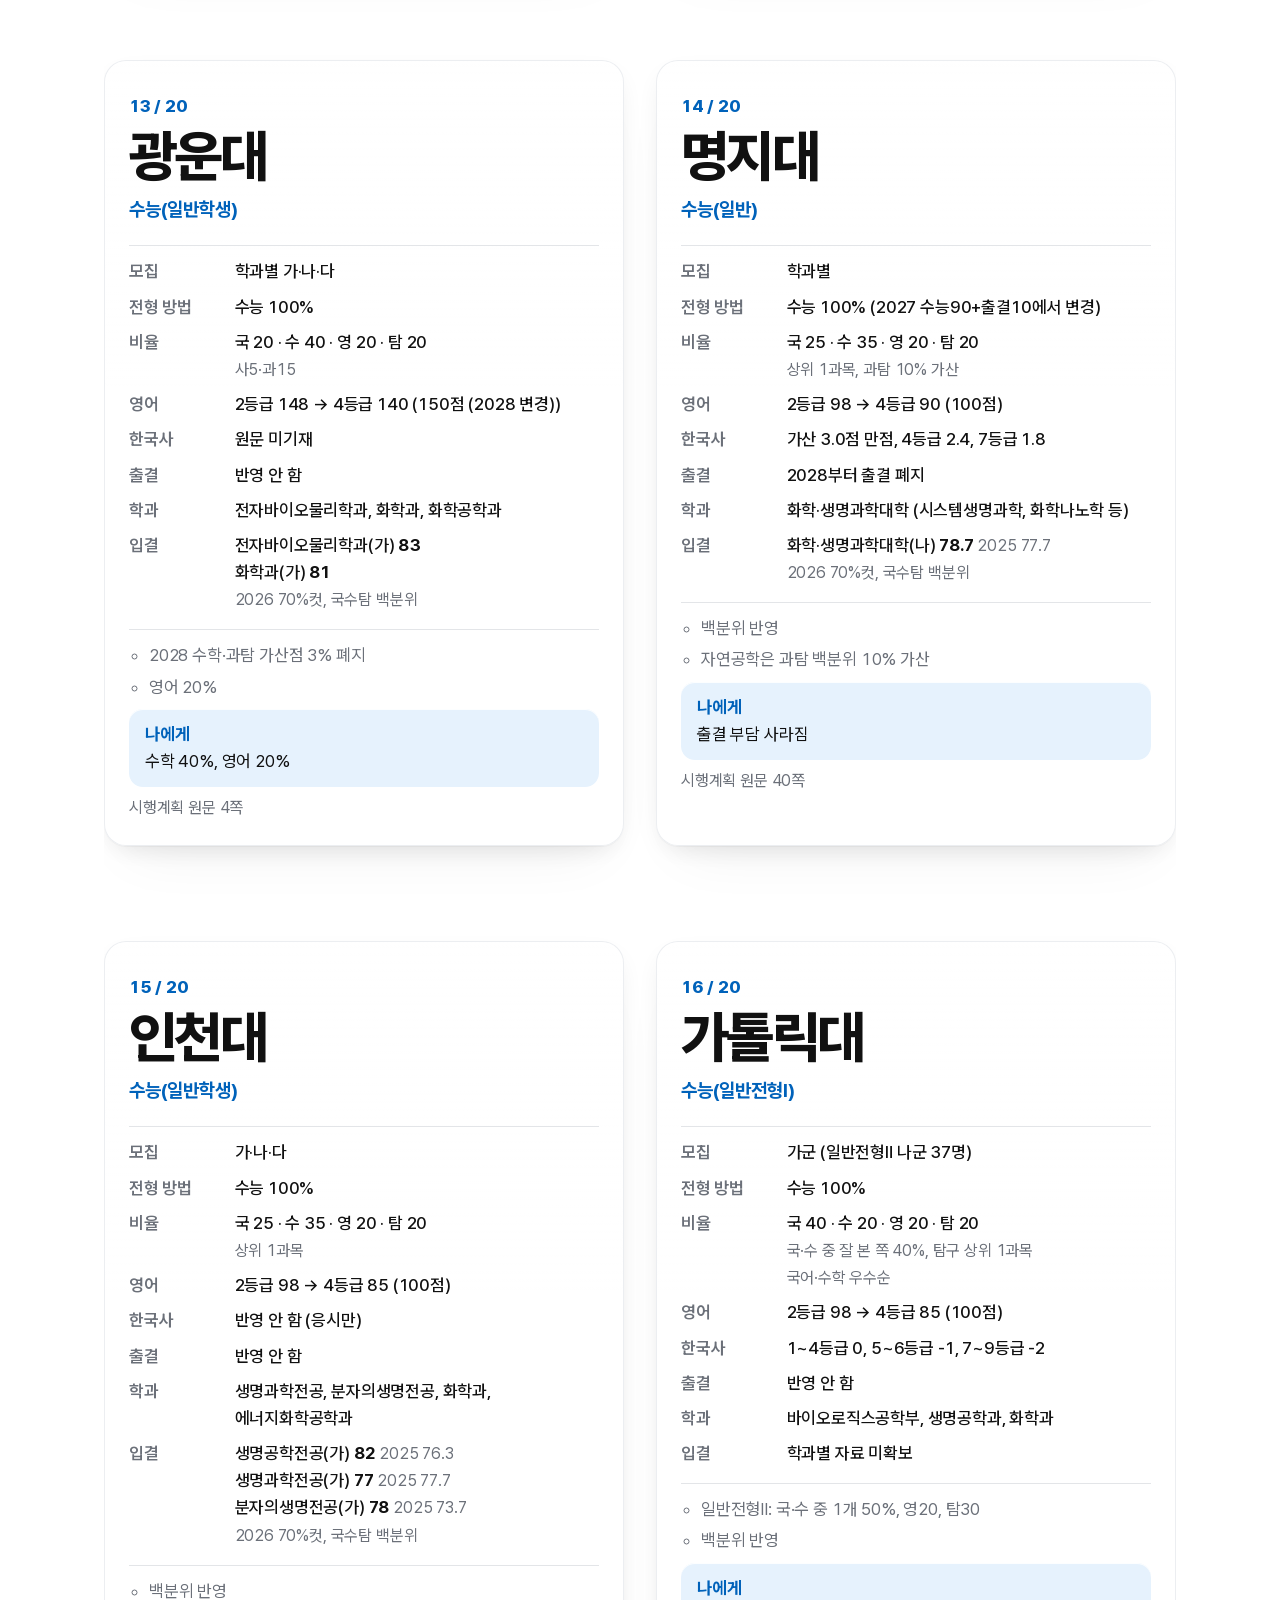
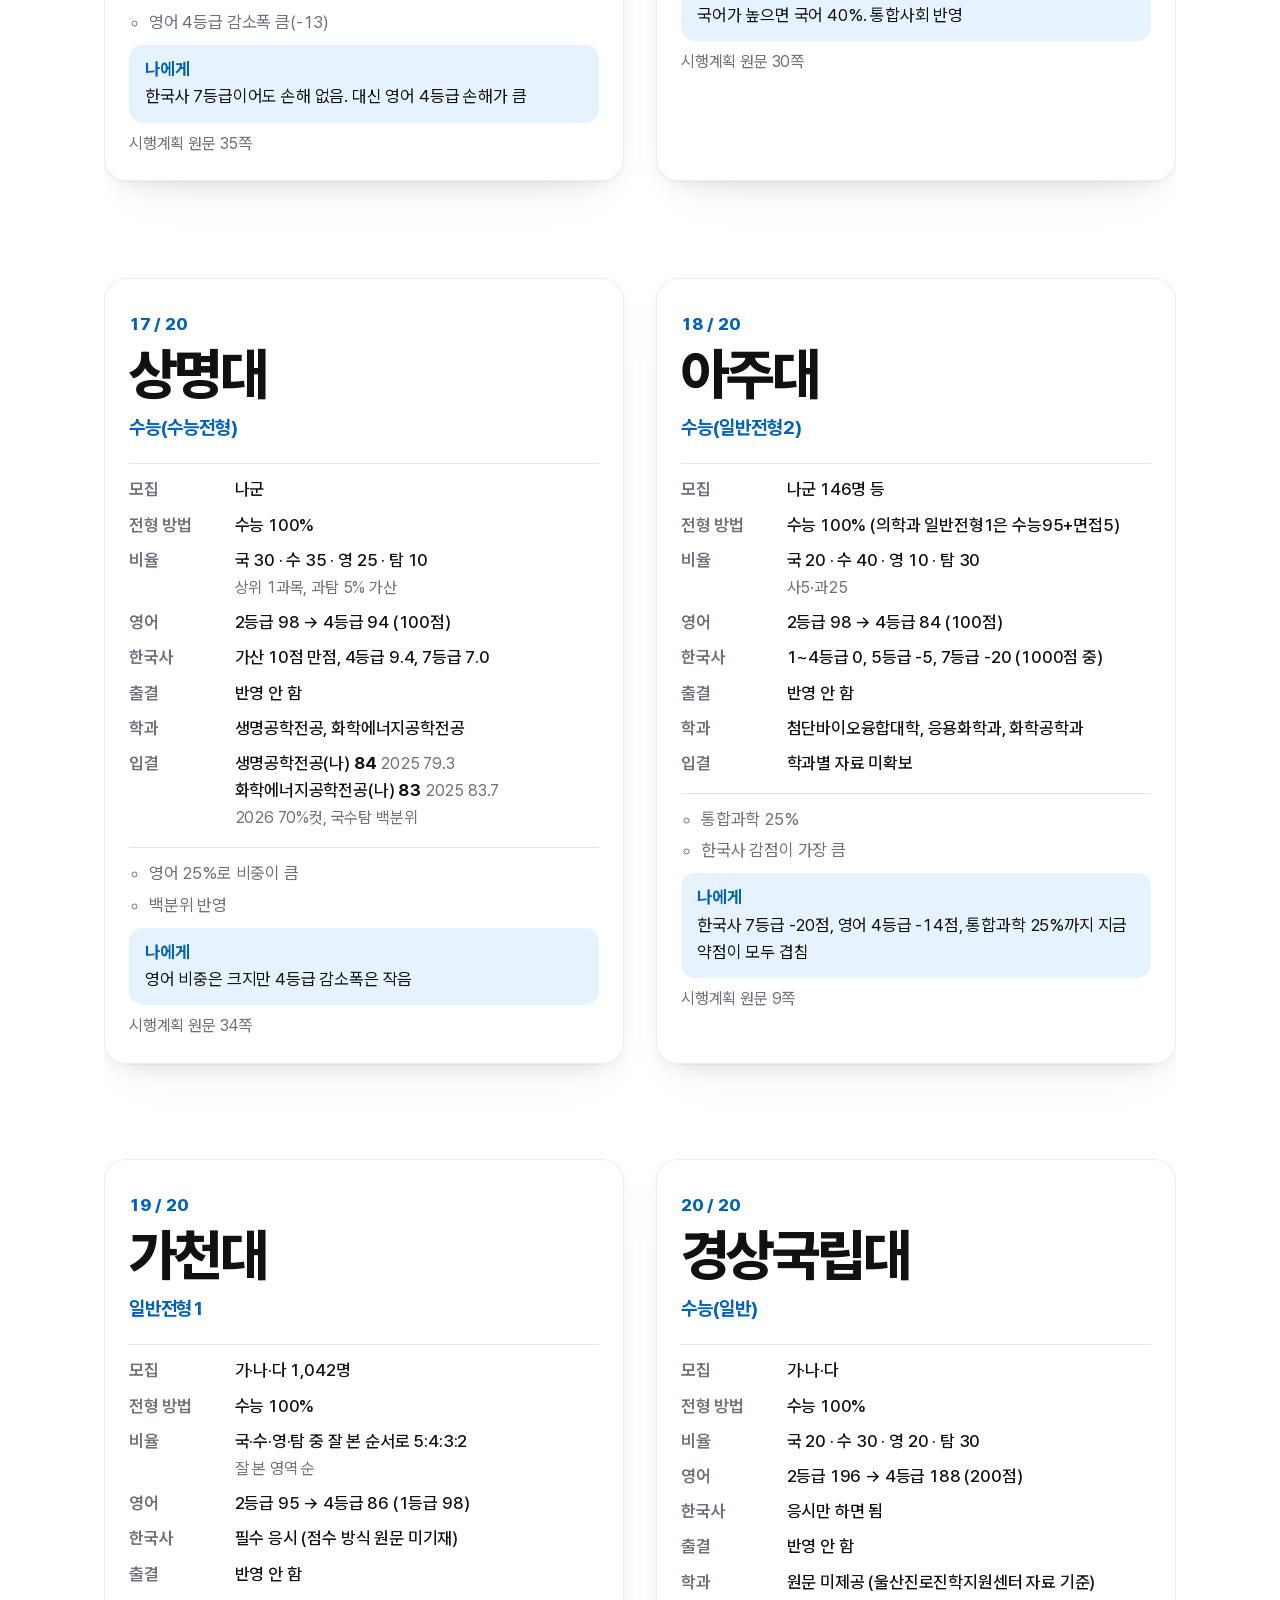
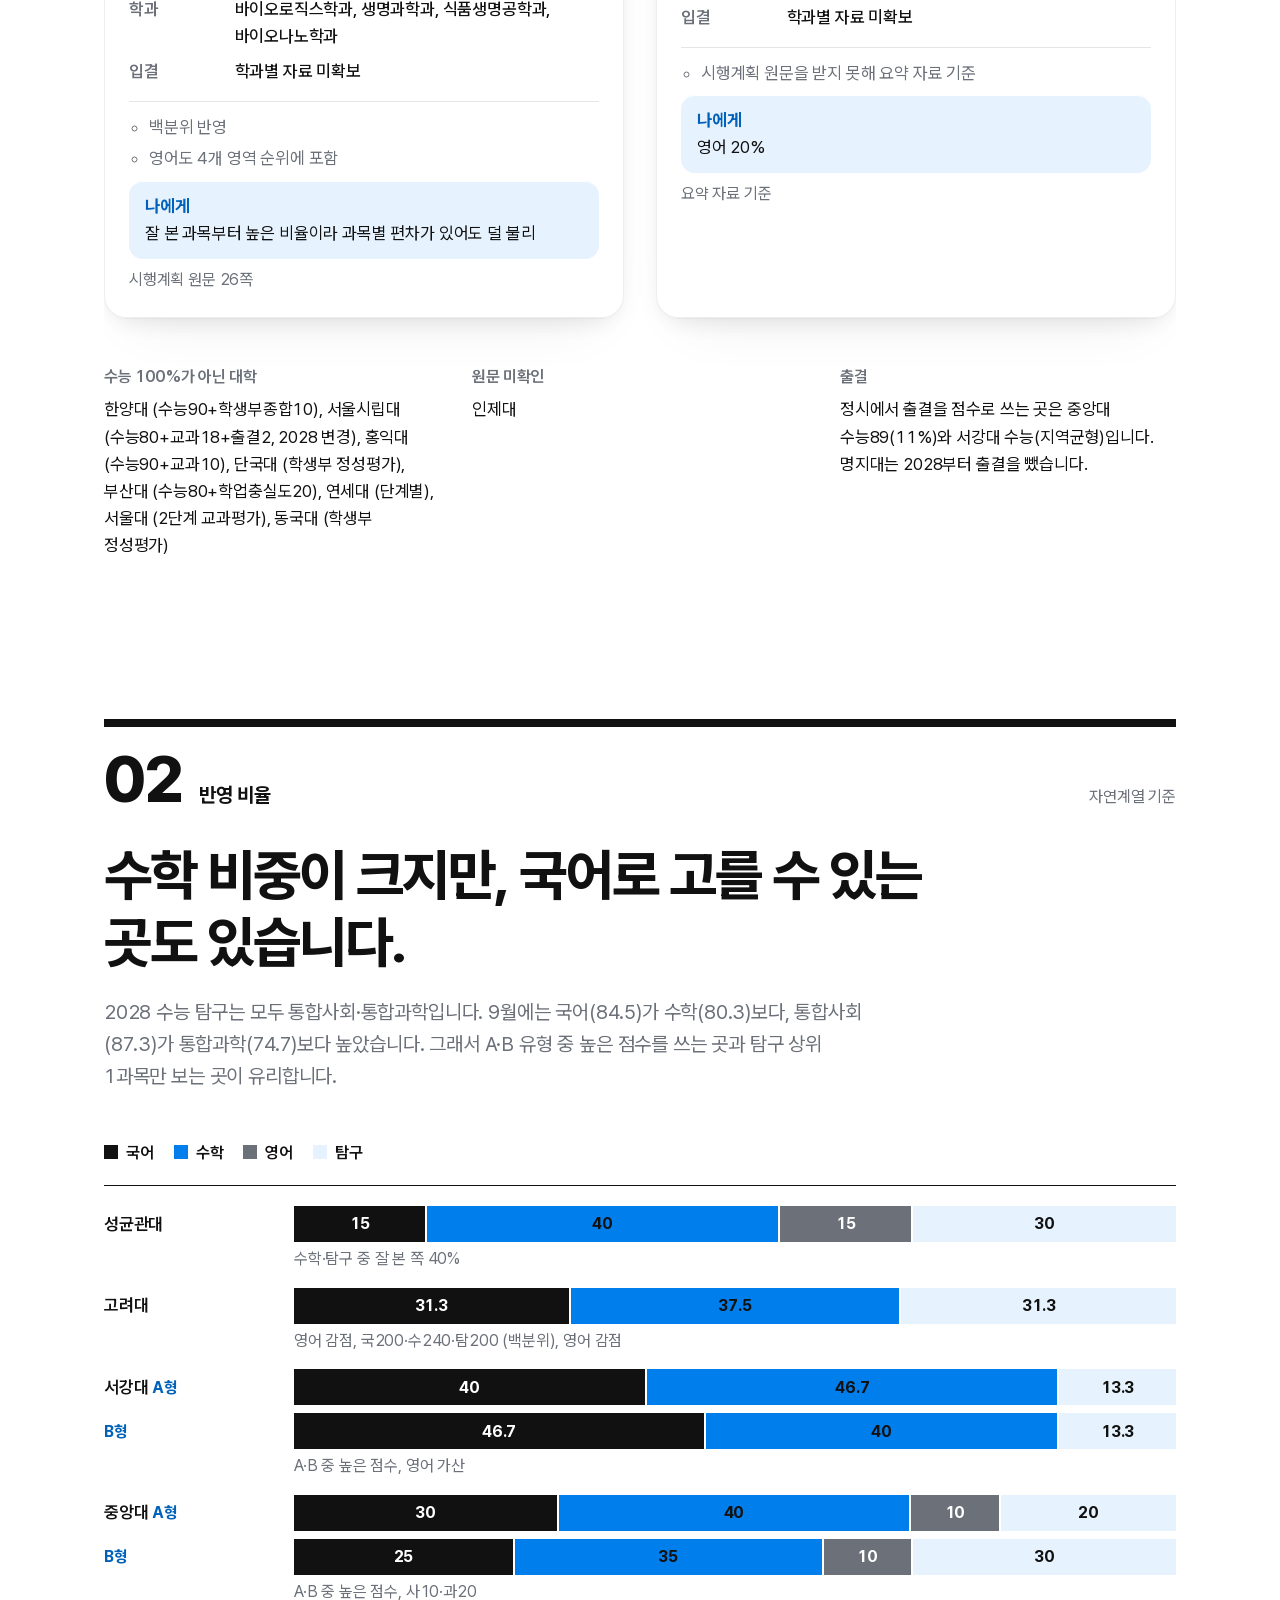
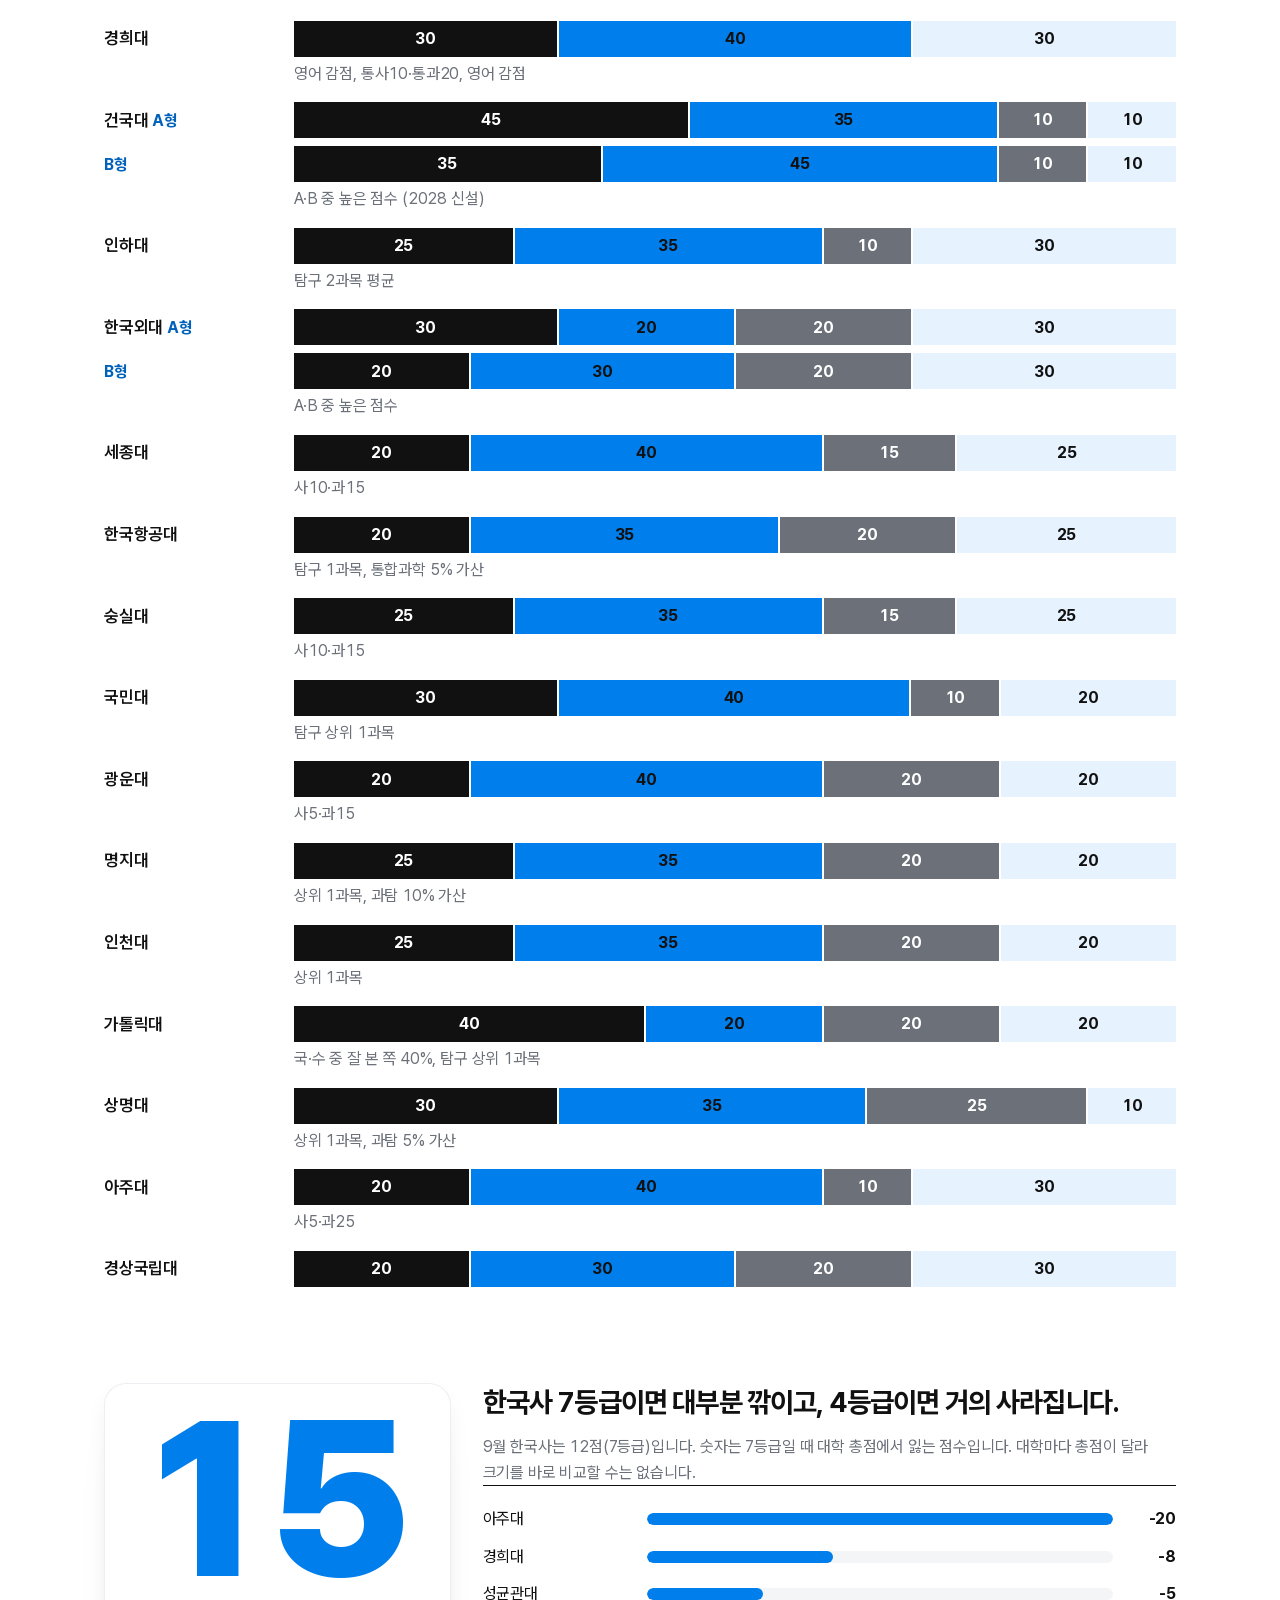
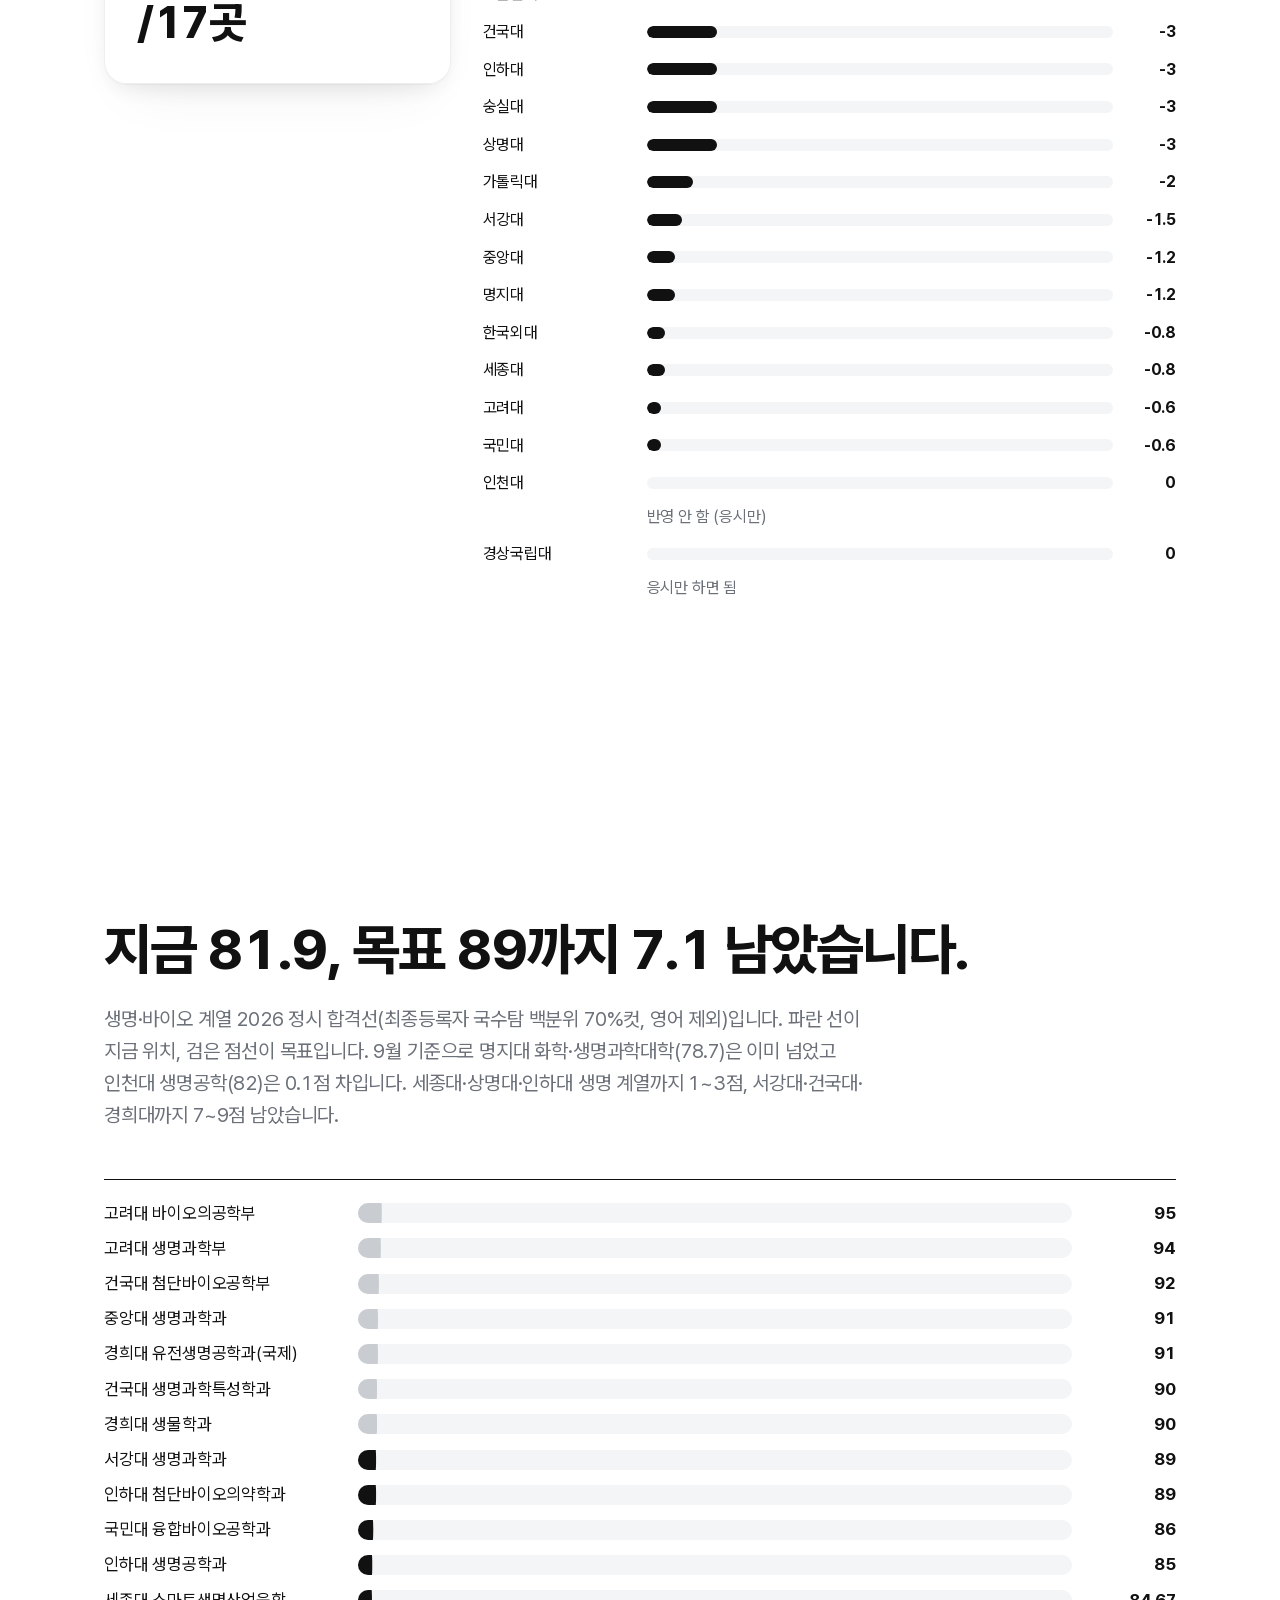
==== commit 4226d1fe: "Update briefing: 2026 정시 cutoffs Co-Authored-By: Claude Opus 5.5 <noreply@anthropic.com> Claude-Sess" ====
--- a/briefing/index.html
+++ b/briefing/index.html
@@ -95,13 +95,13 @@
   <section id="position">
     <div class="sh" data-reveal><span class="sh-no">03</span><span class="sh-name">위치</span><span class="sh-meta">2026 정시 70%컷</span></div>
     <h2 data-reveal>지금 <span data-key="now">81.9</span>, 목표 <span data-key="target">89</span>까지 <span data-key="gap">7.1</span> 남았습니다.</h2>
-    <p class="lede" data-reveal>국수탐 평균 백분위로 본 합격선입니다. 파란 선이 지금 위치, 검은 점선이 목표입니다.</p>
+    <p class="lede" data-reveal>생명·바이오 계열 2026 정시 합격선(최종등록자 국수탐 백분위 70%컷, 영어 제외)입니다. 파란 선이 지금 위치, 검은 점선이 목표입니다. 9월 기준으로 명지대 화학·생명과학대학(78.7)은 이미 넘었고 인천대 생명공학(82)은 0.1점 차입니다. 세종대·상명대·인하대 생명 계열까지 1~3점, 서강대·건국대·경희대까지 7~9점 남았습니다.</p>
     <div class="cutoffs" id="cutoffs" role="img"></div>
-    <p class="note" data-reveal>숭실대는 2025 기준, 가톨릭·상명·가천과 명지대는 추정치입니다.</p>
+    <p class="note" data-reveal id="cut-note"></p>
 
     <h3 class="sub-h pb" data-reveal>필요한 등급 조합</h3>
     <div class="scroll-x"><table class="tbl combos" id="combos" data-reveal></table></div>
-    <p class="pull" data-reveal>국어나 수학 하나만 2등급이 되어도 85~88, 숭실대 상위학과권입니다. 둘 다 올리면 89~92, 건국대 생명·바이오권입니다.</p>
+    <p class="pull" data-reveal>국어나 수학 하나만 2등급이 되어도 85~88, 인하대·국민대 바이오 계열입니다. 둘 다 올리면 89~92, 건국대·중앙대·경희대·서강대 생명 계열입니다.</p>
   </section>
 
   <!-- 04 학평 5회 -->
--- a/briefing/styles.css
+++ b/briefing/styles.css
@@ -20,6 +20,14 @@
   /* 배경 빛: 파랑 계열 세 가지를 아주 옅게 (글자 대비에 영향 없는 농도) */
   --glow-1: #007EEC3D; --glow-2: #5AC8FA4D; --glow-3: #7FE3D442;
   --paper-glass: #FFFFFFB8;
+  /* 리퀴드 글라스: 반투명 판 + 위쪽 빛 + 아래 얕은 그림자 (2026.10.26 학생 요청) */
+  --glass: #FFFFFF8F; --glass-strong: #FFFFFFC7; --glass-edge: #FFFFFFE6; --glass-rim: #0F2A4A14;
+  --glass-sheen: #FFFFFFB3; --glass-sheen-0: #FFFFFF00;
+  --glass-shadow: 0 1px 1px #1111110A, 0 10px 28px -10px #1111111F, 0 28px 56px -28px #11111114;
+  --glass-shadow-lift: 0 2px 2px #1111110D, 0 16px 36px -12px #11111129, 0 36px 64px -28px #1111111A;
+  --glass-inner: inset 0 1px 0 #FFFFFFF2, inset 0 -1px 0 #FFFFFF59, inset 0 0 0 1px #FFFFFF59;
+  --glass-blur: saturate(180%) blur(20px);
+  --r-glass: 22px; --r-glass-sm: 14px; --r-pill: 999px;
   --heat-0: #F4F5F7; --heat-1: #E6F2FD; --heat-2: #B9DAFA; --heat-3: #6FB3F4; --heat-4: #0062BA;
   --font: "Pretendard Site", "Pretendard", "Apple SD Gothic Neo", "Noto Sans KR", "Noto Sans CJK KR", system-ui, sans-serif;
   --s1: 4px; --s2: 8px; --s3: 12px; --s4: 16px; --s5: 20px; --s6: 24px; --s8: 32px; --s10: 40px; --s12: 48px; --s16: 64px; --s24: 96px; --s32: 128px;
@@ -397,16 +405,82 @@
   .js .round-body, .js .g-fill, .js .g-goal, .js .sh::before { opacity: 1 !important; transform: none !important; }
   .hero-num { display: none; }
   .blob { animation: none !important; }
+  .tilt { transform: none !important; }
 }
 
 /* ---------- 인쇄(PDF): tools/build_pdf.js가 이 규칙으로 A4 PDF를 만든다 ---------- */
 .print-only { display: none; }
 @page { size: A4 landscape; margin: 12mm 14mm 14mm; }
+
+/* ---------- 리퀴드 글라스 (과하지 않게: 카드·숫자 칸·회차·버튼·위 띠만) ---------- */
+.glass, .uv-card, .round, .mets, .pull, .sched .dday, .hist-num {
+  position: relative; background: var(--glass); border: 1px solid var(--glass-rim); border-radius: var(--r-glass);
+  -webkit-backdrop-filter: var(--glass-blur); backdrop-filter: var(--glass-blur);
+  box-shadow: var(--glass-shadow), var(--glass-inner);
+}
+/* 위쪽에서 비치는 빛 (판 윗부분만 살짝 밝게) */
+.uv-card::before, .round::before, .mets::before, .pull::before, .sched .dday::before, .hist-num::before {
+  content: ""; position: absolute; inset: 0; border-radius: inherit; pointer-events: none;
+  background: linear-gradient(180deg, var(--glass-sheen) 0%, var(--glass-sheen-0) 42%);
+  opacity: 0.55;
+}
+.uv-card > *, .round > *, .mets > *, .pull > *, .sched .dday > *, .hist-num > * { position: relative; }
+
+/* 위 띠: 화면 위에 뜬 유리 막대 */
+.topbar { margin: var(--s2) max(var(--s3), env(safe-area-inset-right, 0px)) 0 max(var(--s3), env(safe-area-inset-left, 0px));
+  top: calc(env(safe-area-inset-top, 0px) + var(--s2)); border: 1px solid var(--glass-rim); border-radius: var(--r-pill);
+  background: var(--glass-strong); box-shadow: var(--glass-shadow), var(--glass-inner); padding-left: var(--s6); padding-right: var(--s6); }
+body::before { background: none; -webkit-backdrop-filter: none; backdrop-filter: none; }
+
+/* 숫자 칸: 한 장의 유리판 안에서 칸 나눔 */
+.mets { border-top: 1px solid var(--glass-rim); padding: 0 var(--s5); overflow: hidden; }
+.mets li { padding: var(--s6) var(--s5); }
+.mets li:first-child { padding-left: 0; }
+@media (max-width: 720px) { .mets { padding: 0 var(--s4); } .mets li:nth-child(odd) { padding-left: 0 !important; } .mets li:nth-last-child(-n+2) { border-bottom: 0; } }
+
+/* 대학 카드·회차 카드 */
+.uv-card { border-top: 1px solid var(--glass-rim); padding: var(--s8) var(--s6) var(--s6); }
+.uv-me { border-radius: var(--r-glass-sm); background: var(--accent-soft); box-shadow: inset 0 1px 0 var(--glass-edge); }
+.round { border-top: 1px solid var(--glass-rim); padding: var(--s6); }
+.round-table { background: none; }
+@media (max-width: 600px) { .round { padding: var(--s4); } .uv-card { padding: var(--s6) var(--s4) var(--s5); } }
+
+/* 인용 줄: 왼쪽 파란 점이 박힌 유리판 */
+.pull { border-left: 1px solid var(--glass-rim); padding: var(--s5) var(--s6) var(--s5) calc(var(--s6) + var(--s5)); max-width: 40em; }
+.pull::after { content: ""; position: absolute; left: var(--s5); top: calc(var(--s5) + 0.55em); width: 10px; height: 10px; border-radius: 50%;
+  background: var(--accent); box-shadow: 0 0 0 4px var(--accent-soft); }
+
+/* D-day·한국사 큰 숫자 */
+.sched .dday { padding: var(--s6) var(--s6) var(--s5); }
+.hist-num { padding: var(--s6); align-self: start; }
+
+/* 버튼: 볼록한 유리 알약 */
+.nav-btn { border-radius: var(--r-pill); border: 1px solid var(--glass-rim); background: var(--glass-strong);
+  box-shadow: var(--glass-shadow), var(--glass-inner); -webkit-backdrop-filter: var(--glass-blur); backdrop-filter: var(--glass-blur); }
+.btn { border-radius: var(--r-pill); background: var(--ink); color: var(--paper);
+  box-shadow: 0 10px 24px -10px #11111166, inset 0 1px 0 #FFFFFF40, inset 0 -2px 0 #00000033; }
+@media (hover: hover) {
+  .nav-btn:hover:not(:disabled) { background: var(--ink); color: var(--paper); }
+}
+
+/* 눈금: 유리 홈 안의 파란 막대 */
+.g-track { height: 12px; border-radius: var(--r-pill); background: var(--glass-strong); box-shadow: inset 0 1px 2px #0F2A4A1F, inset 0 0 0 1px var(--glass-rim); overflow: hidden; }
+.g-fill { border-radius: var(--r-pill); box-shadow: inset 0 1px 0 #FFFFFF66; }
+.bar-track, .cut-track { border-radius: var(--r-pill); overflow: hidden; }
+.bar-fill { border-radius: var(--r-pill); }
+
+/* 아주 얕은 3D: 마우스를 따라 최대 2도 기울기 (main.js tilt, transform만) */
+.tilt { transform: perspective(1200px) rotateX(var(--rx, 0deg)) rotateY(var(--ry, 0deg)); transition: transform var(--dur-out) var(--ease-out), box-shadow var(--dur-out) var(--ease-out); }
+.tilt.lift { box-shadow: var(--glass-shadow-lift), var(--glass-inner); }
+
 @media print {
   html, body { -webkit-print-color-adjust: exact; print-color-adjust: exact; scroll-behavior: auto; }
   main { max-width: none; padding: 0; }
   .topbar, .jump, .btn, .round-nav .nav-btn, .round-hint, .hero-num, .ambient, .uv-stage { display: none !important; }
   body::before { display: none; }
+  .uv-card, .round, .mets, .pull, .sched .dday, .hist-num, .nav-btn { background: none !important; box-shadow: none !important; -webkit-backdrop-filter: none !important; backdrop-filter: none !important; border-color: var(--line) !important; }
+  .uv-card::before, .round::before, .mets::before, .pull::before, .sched .dday::before, .hist-num::before { display: none; }
+  .tilt { transform: none !important; }
   .uv-step { min-height: 0; opacity: 1 !important; padding: 0; break-inside: avoid; break-after: page; grid-template-columns: repeat(2, minmax(0, 1fr)) !important; }
   .uv-card { background: none; -webkit-backdrop-filter: none; backdrop-filter: none; padding: var(--s4) 0 0; }
   .uv-name { font-size: 40px; }
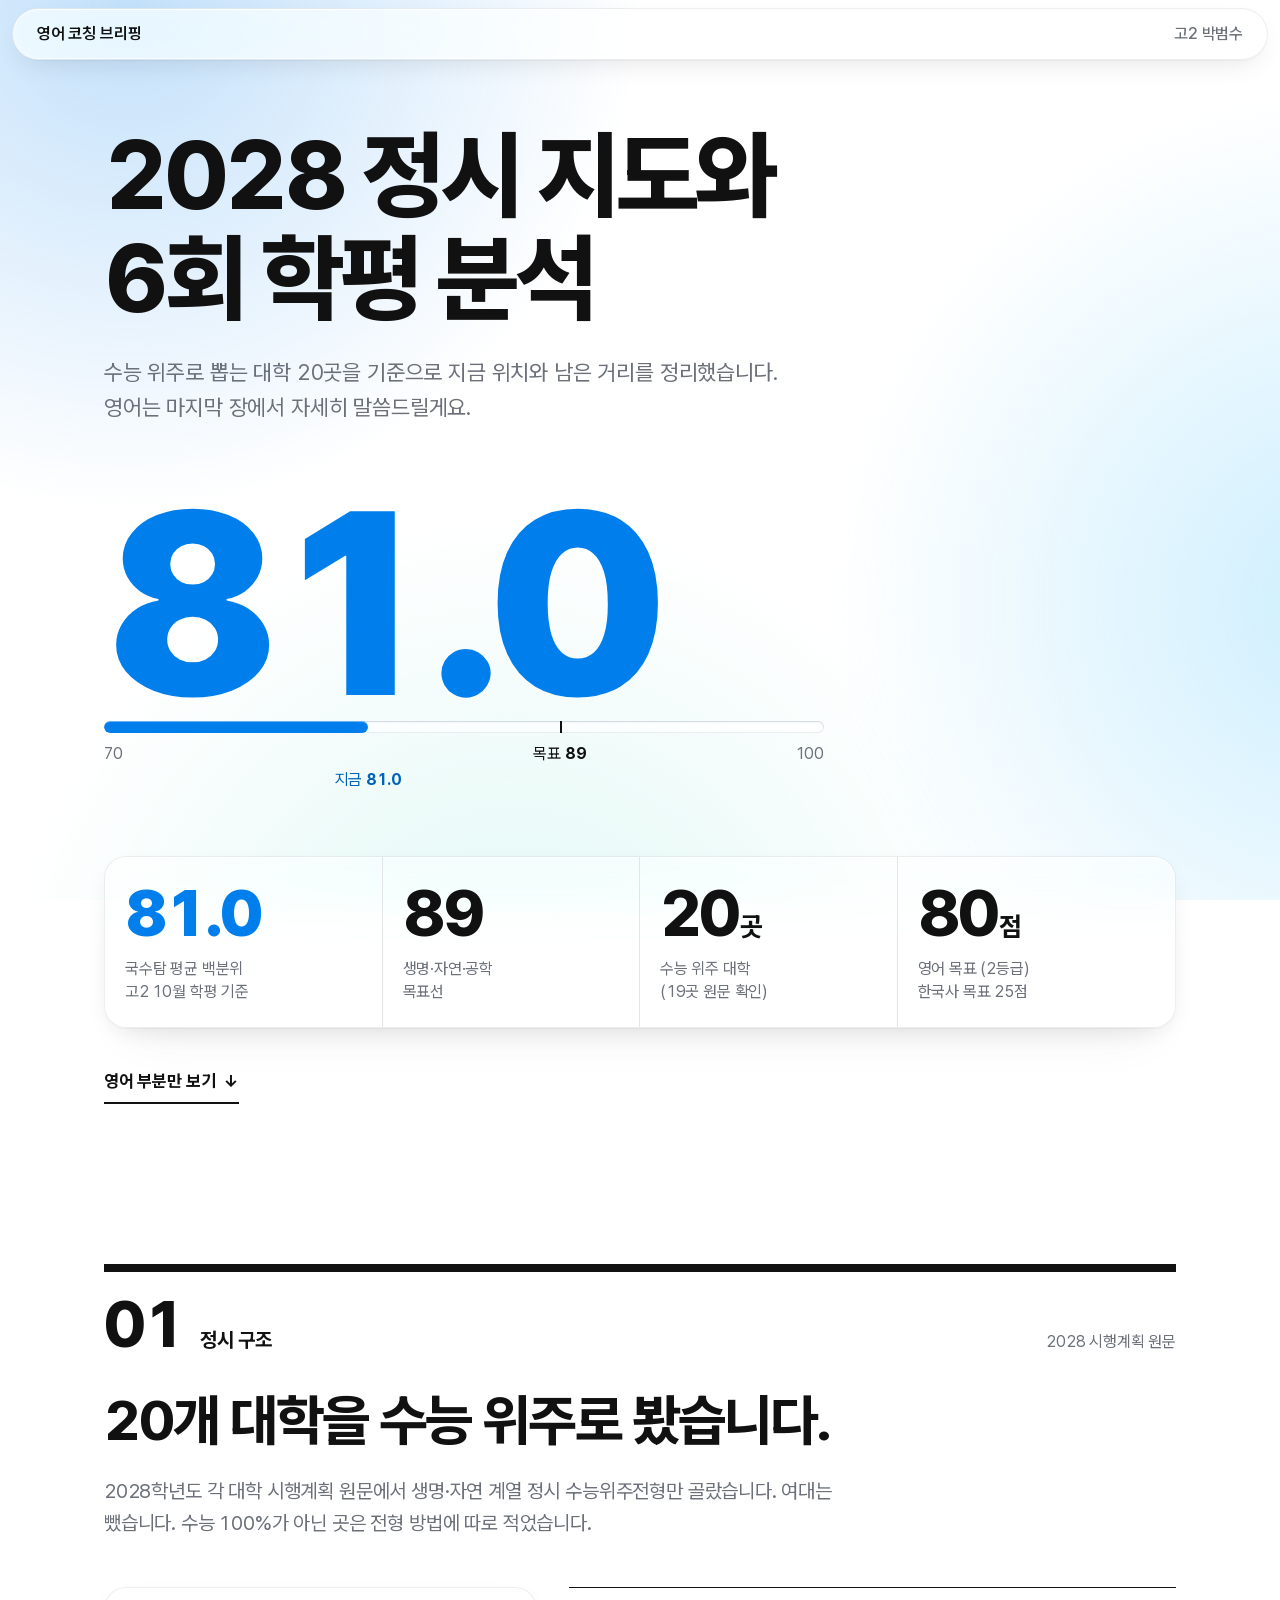
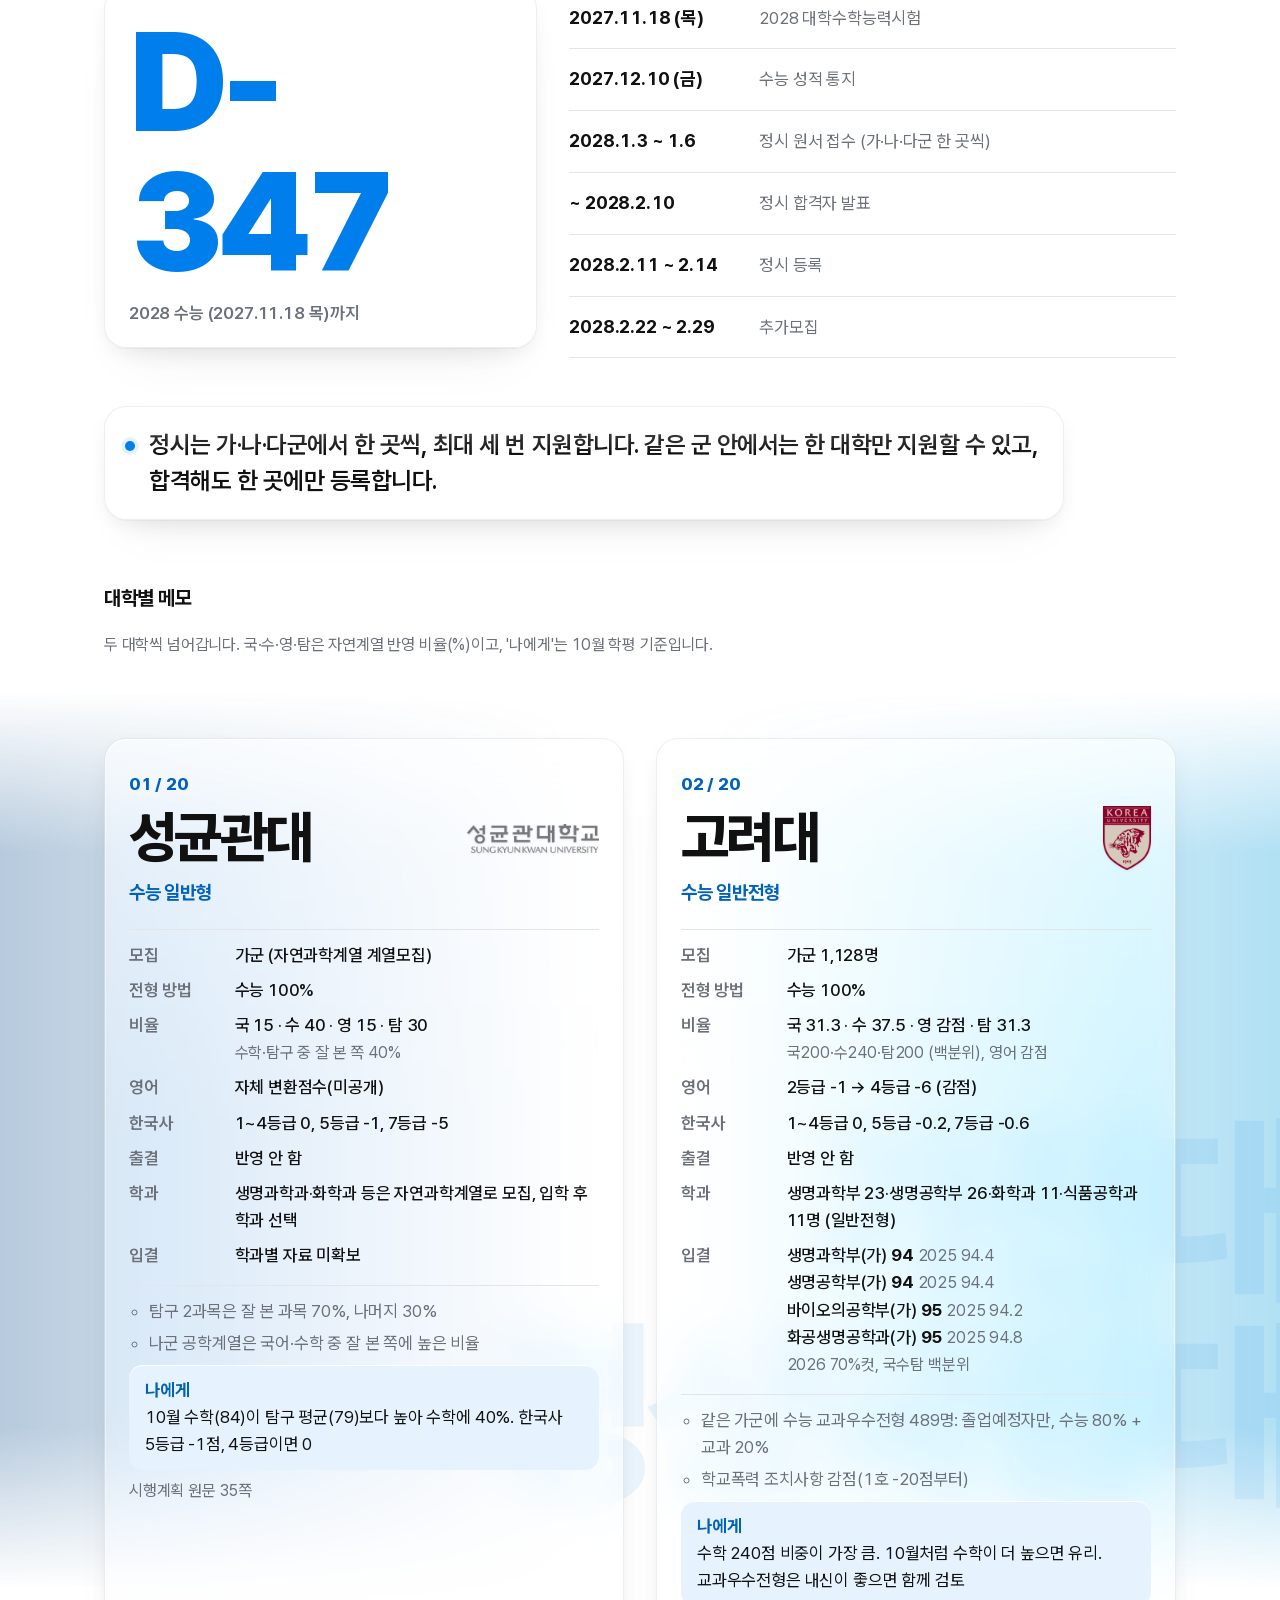
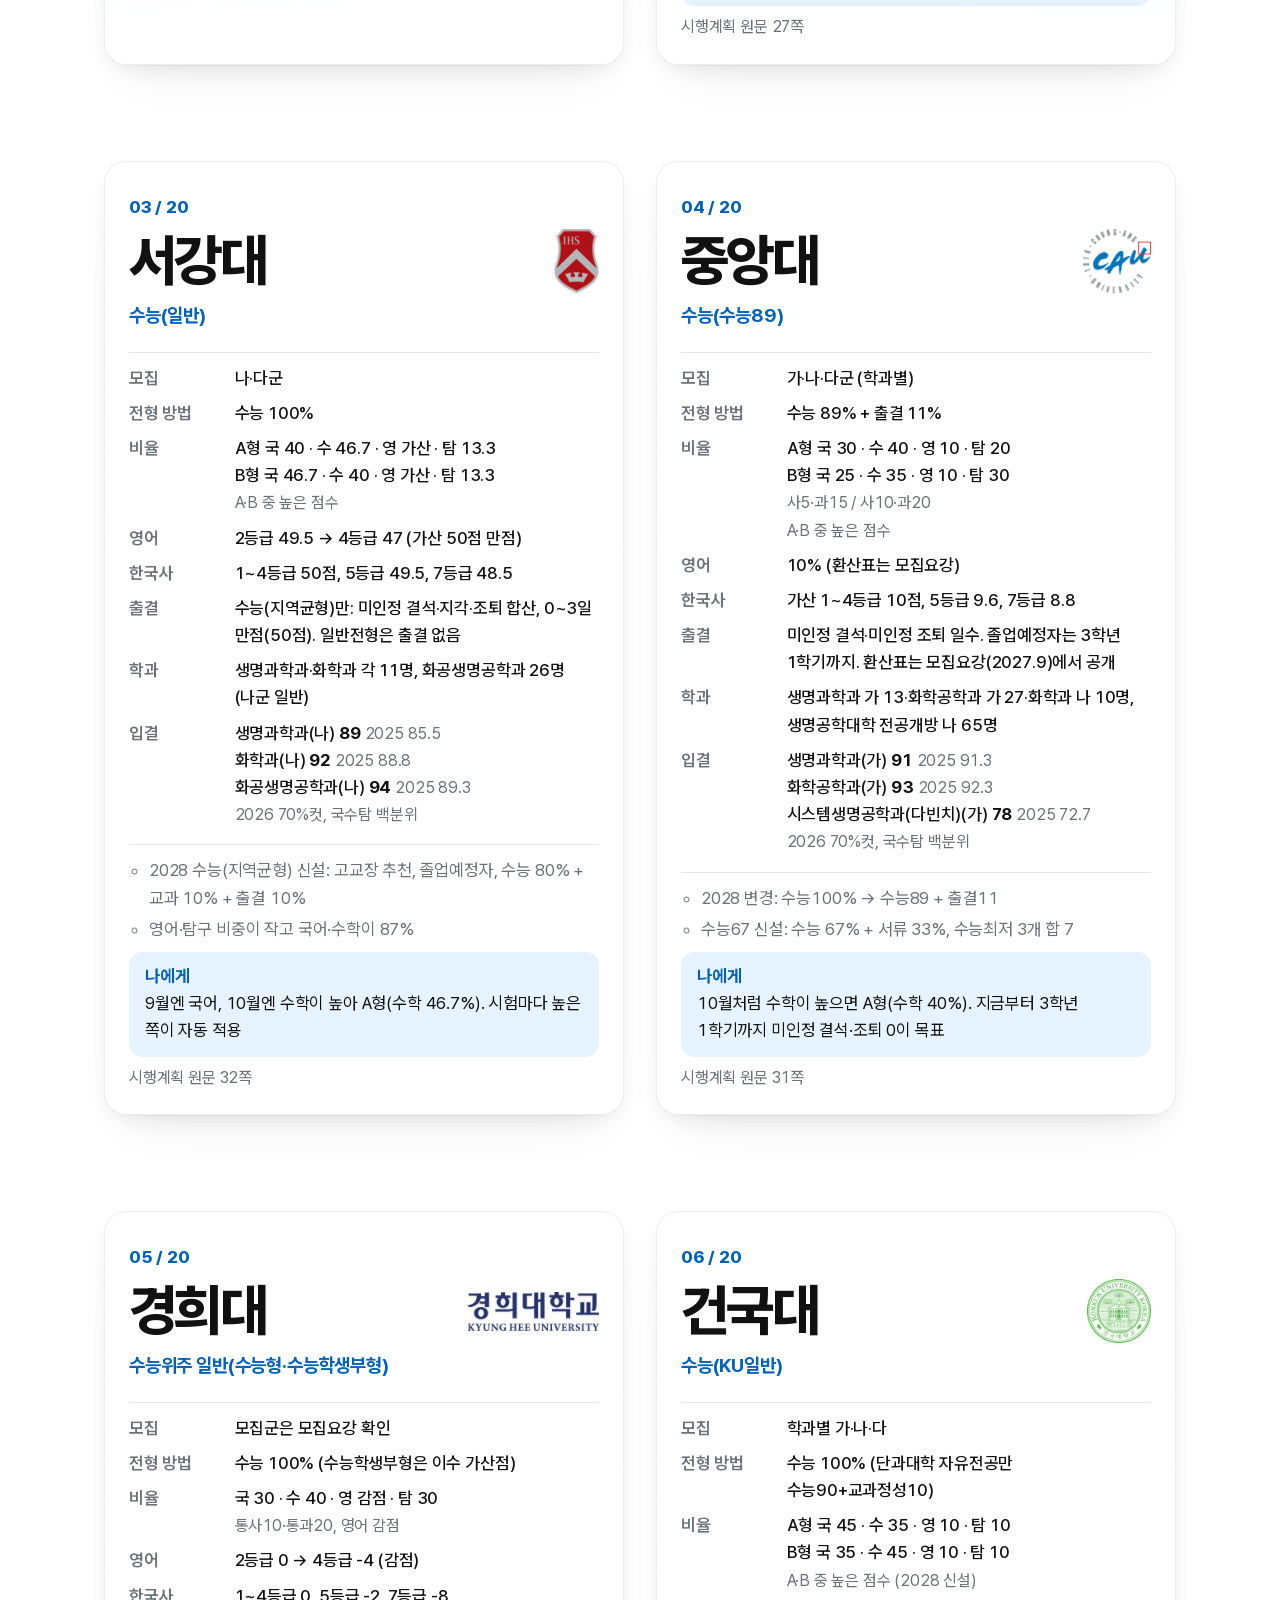
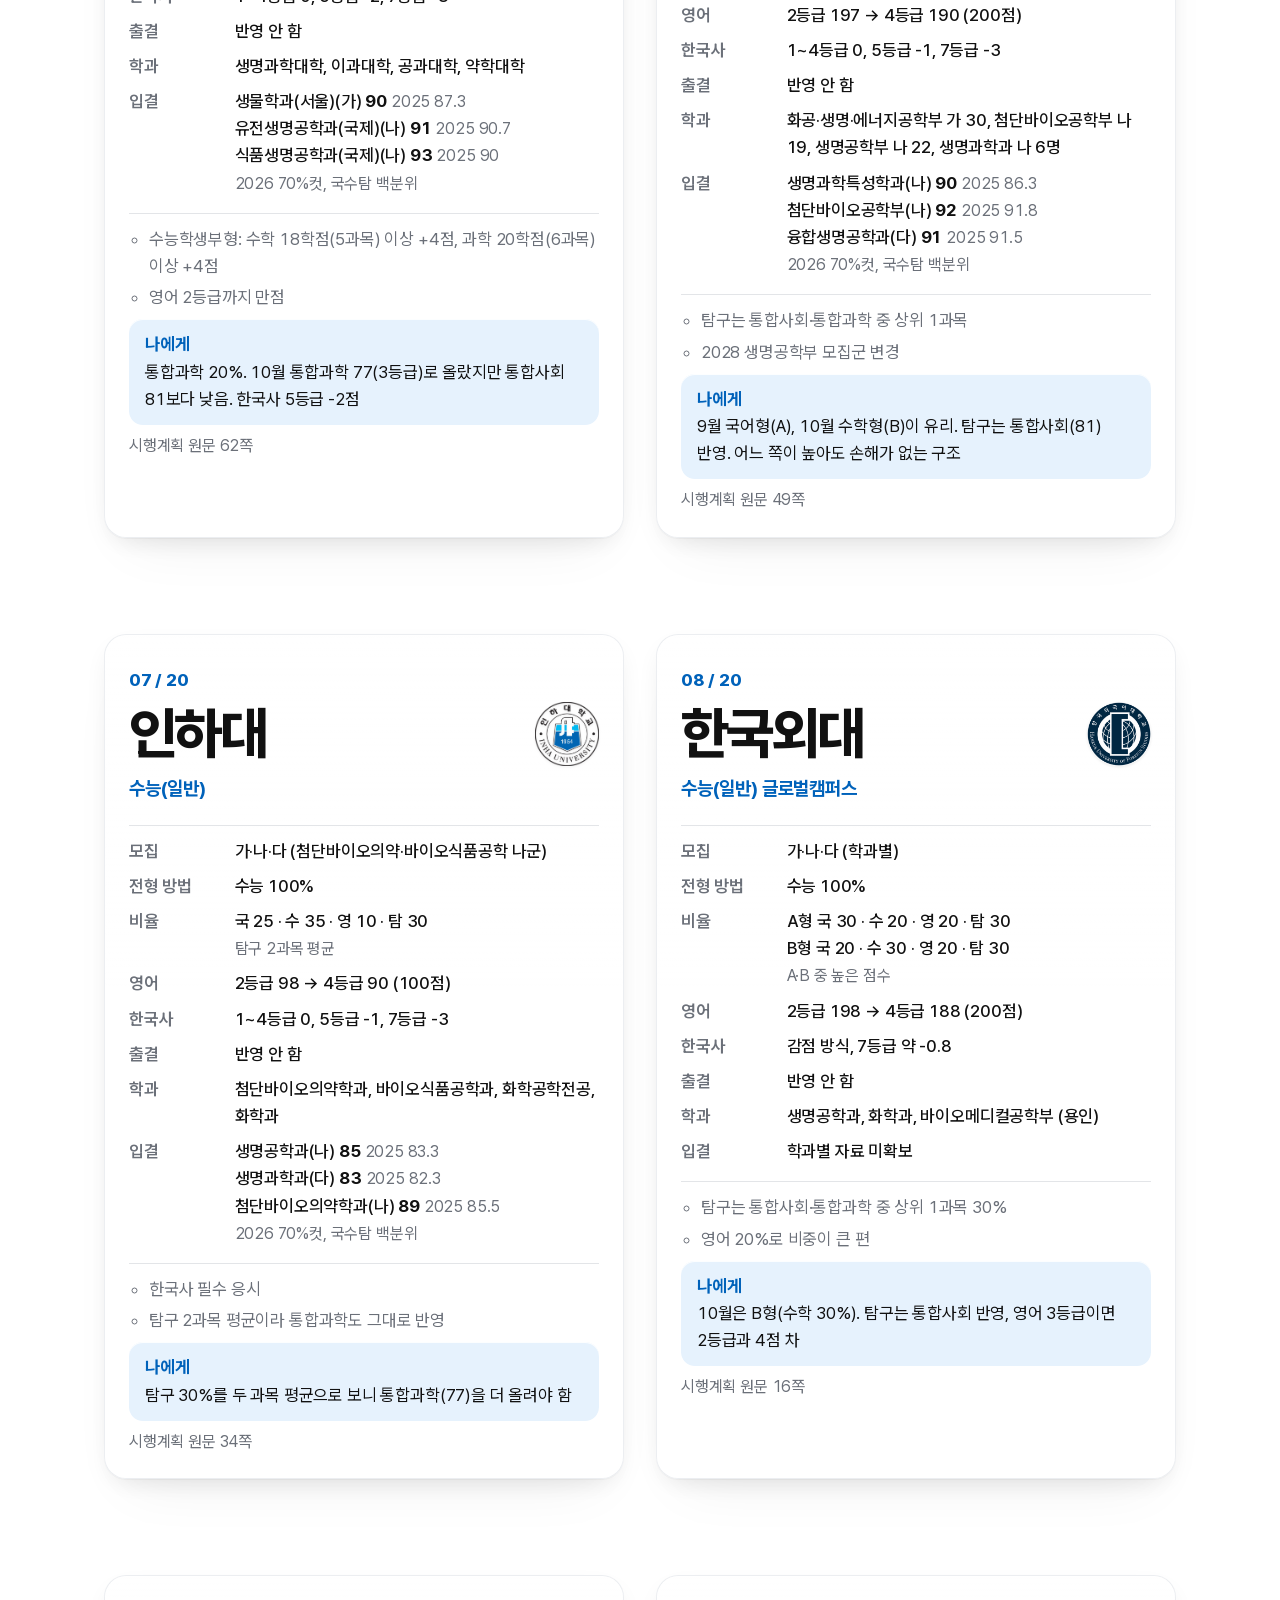
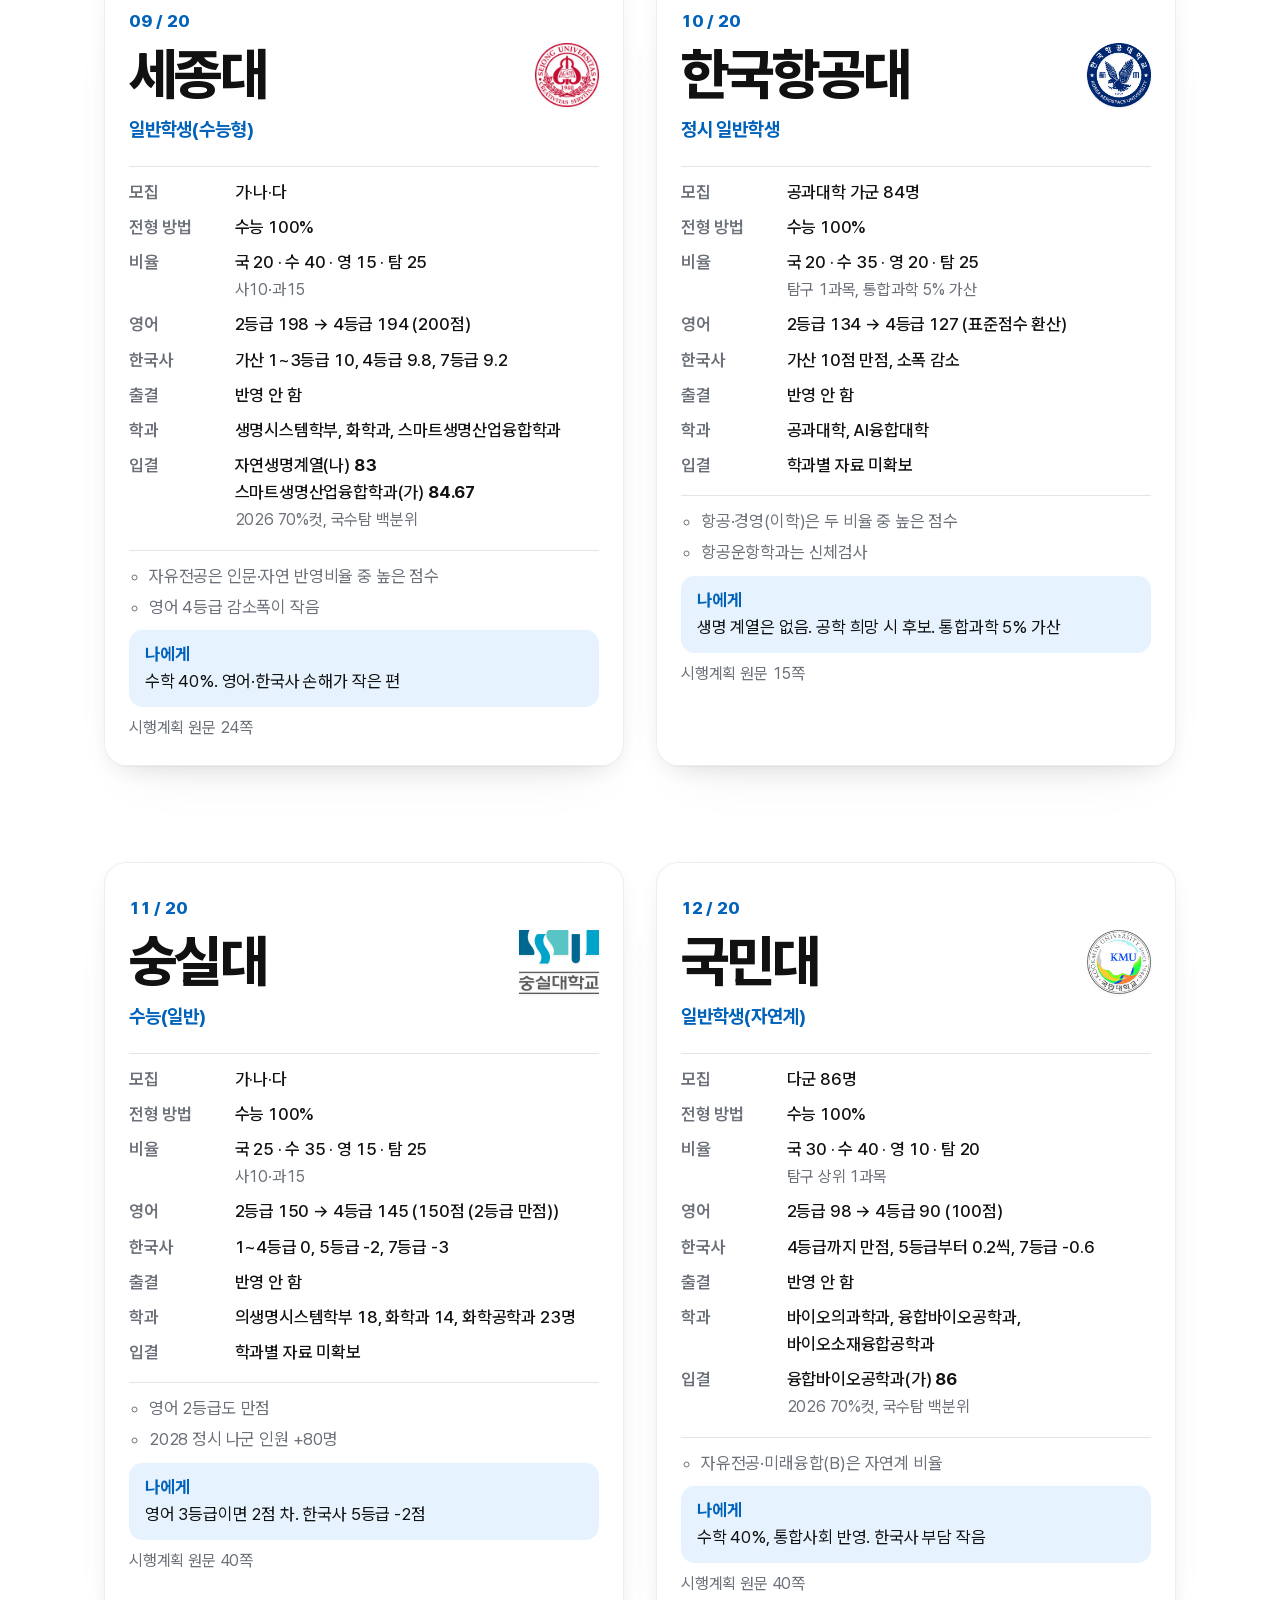
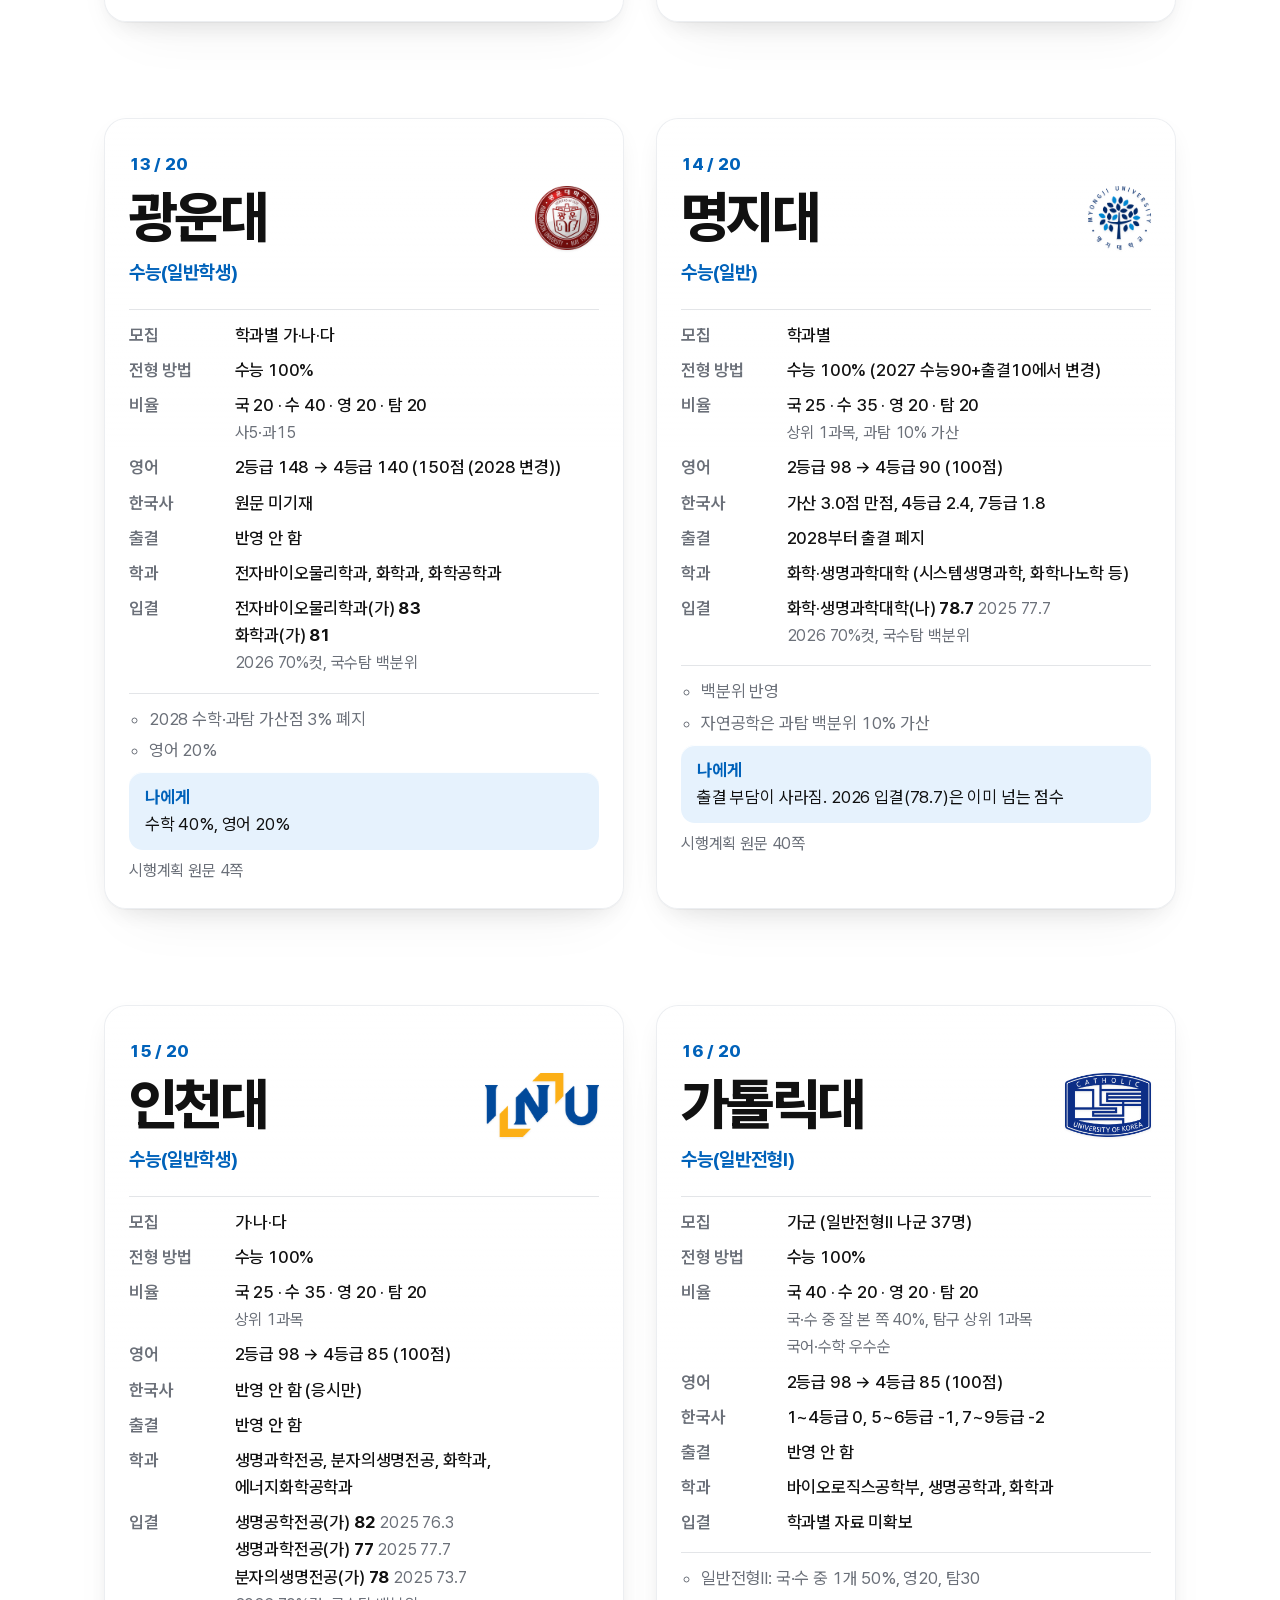
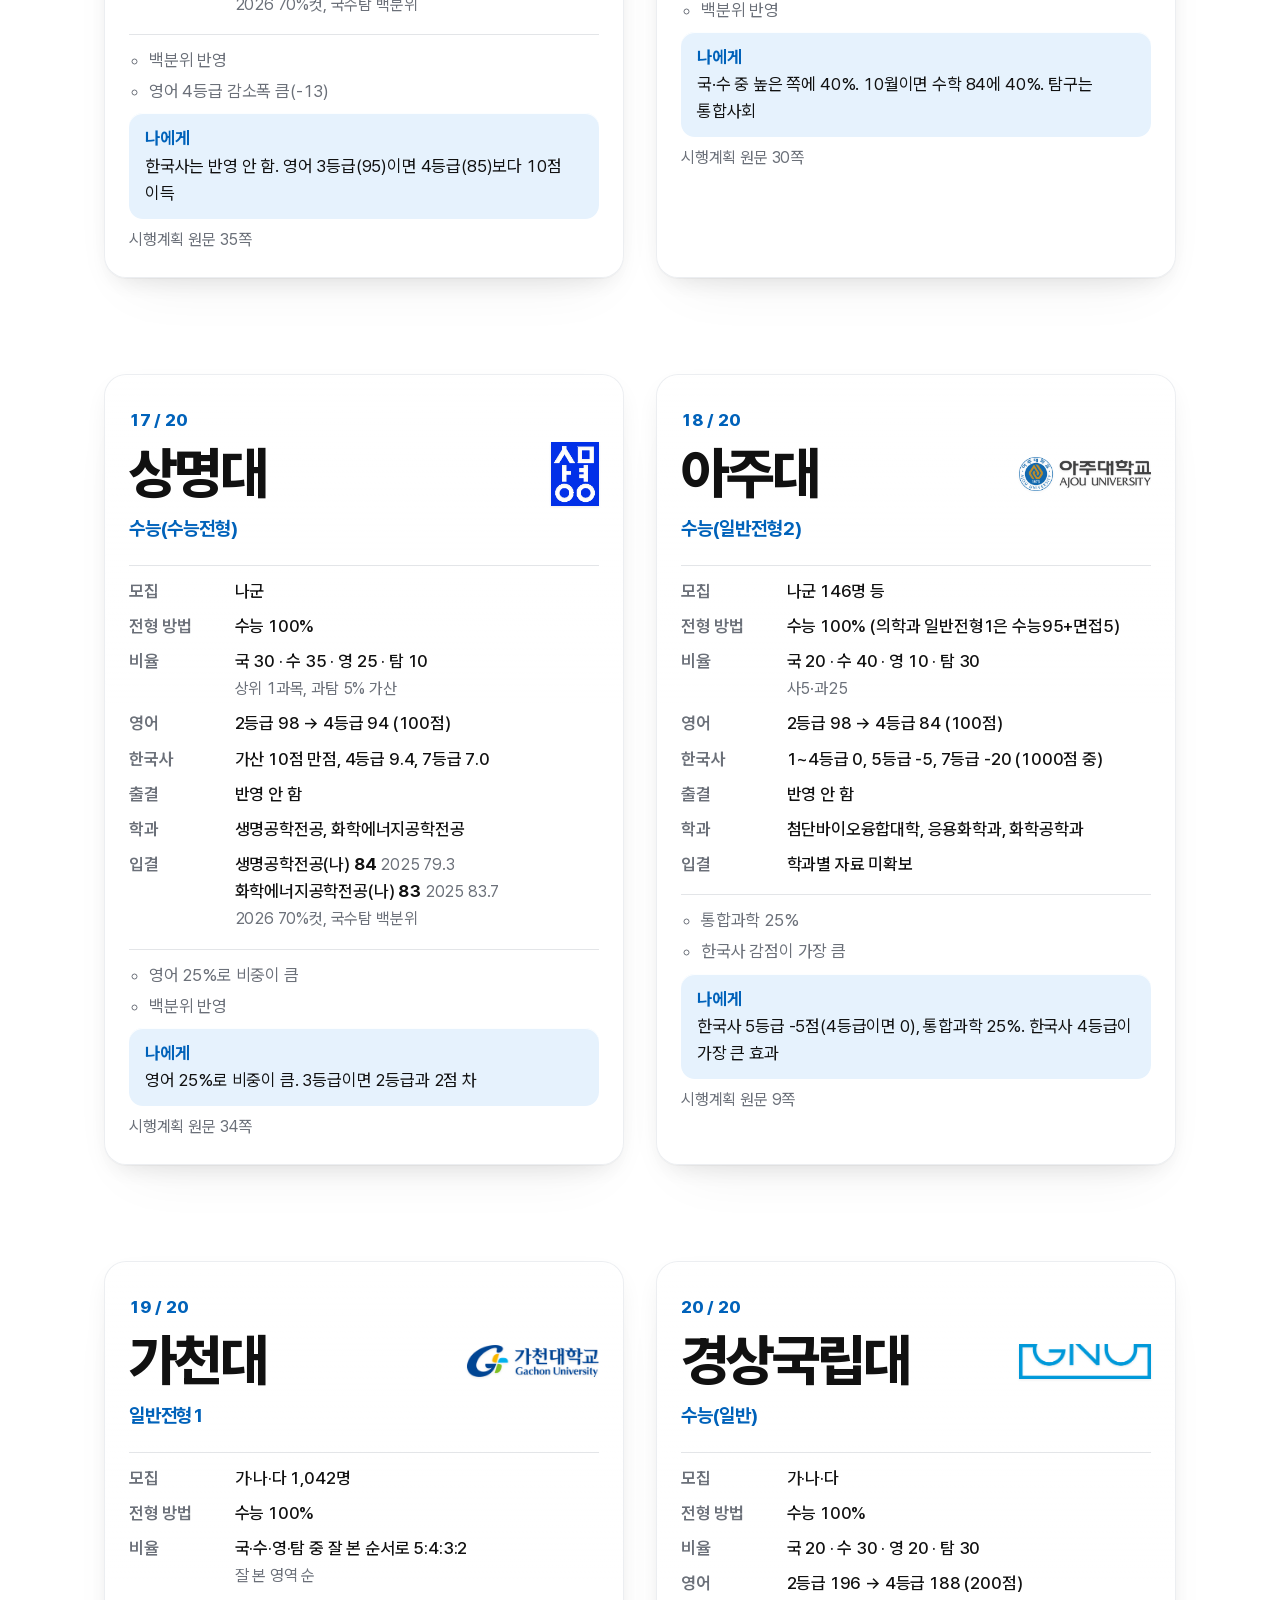
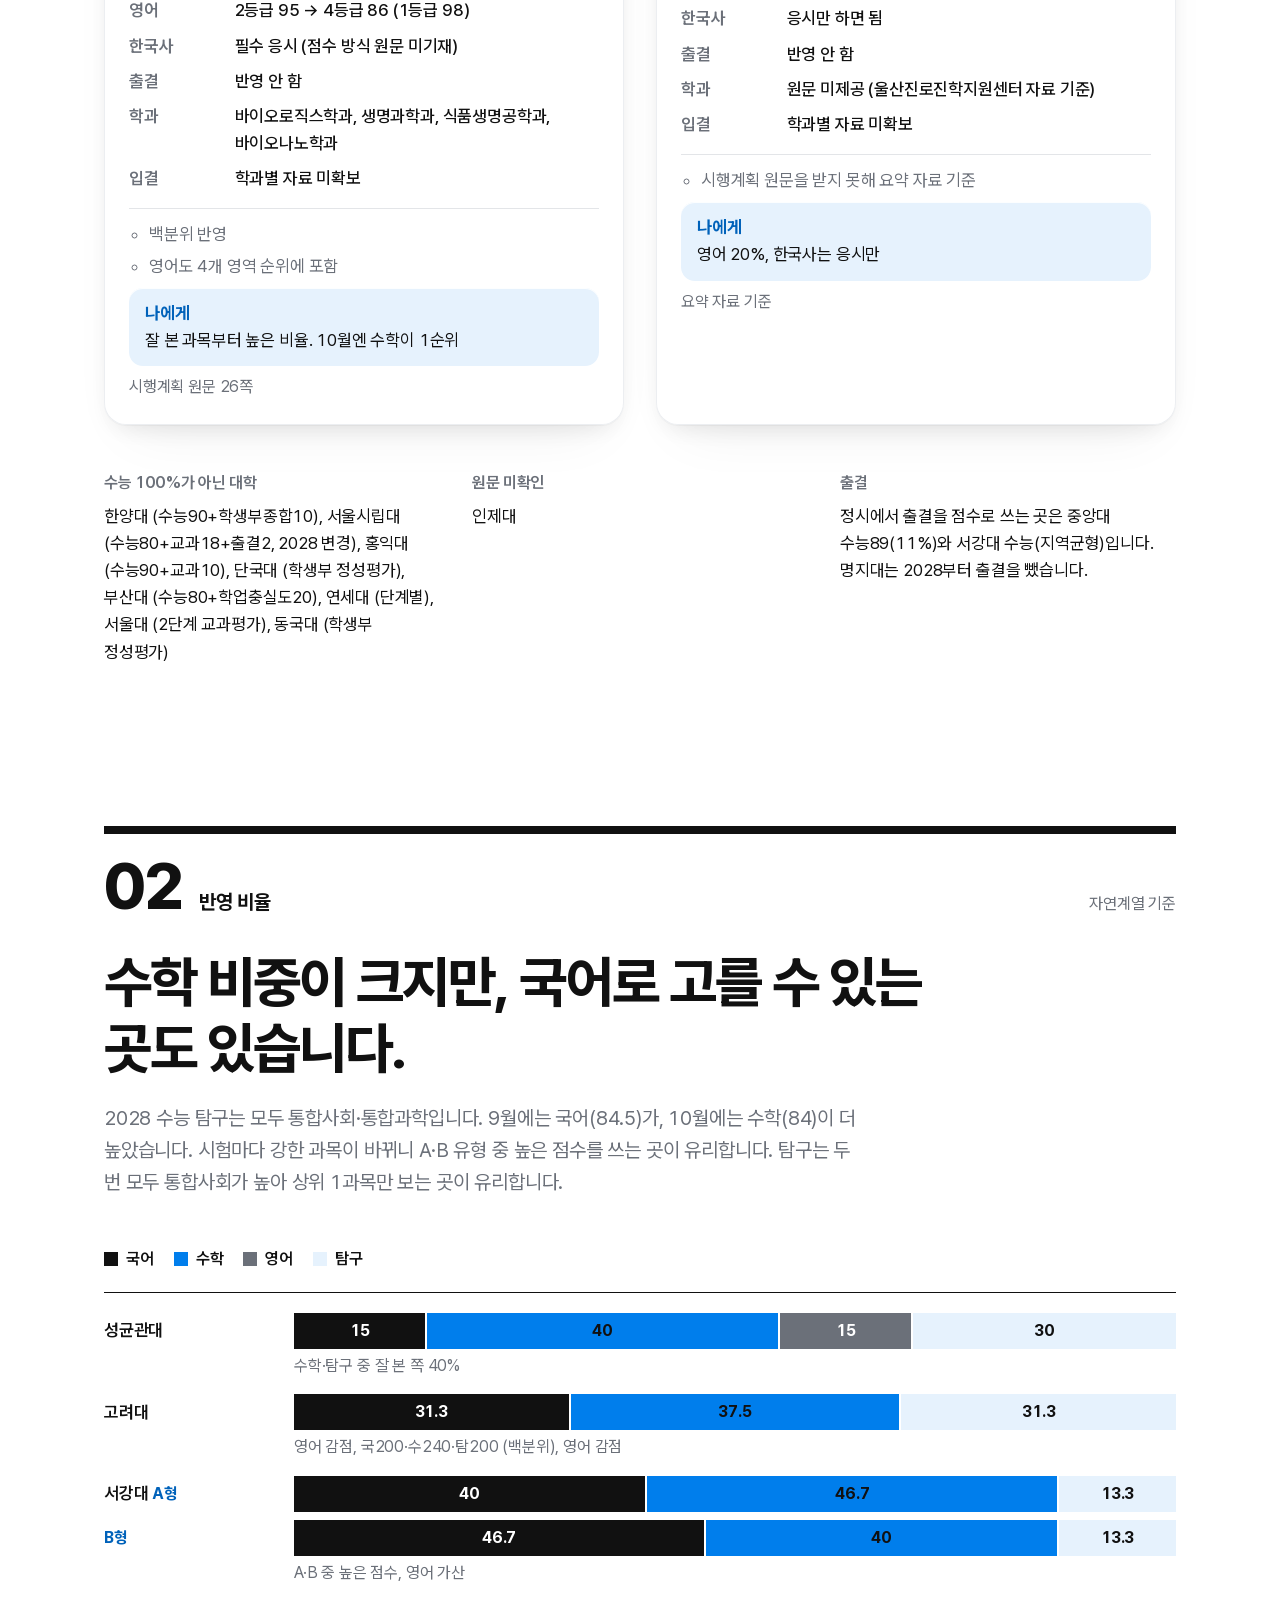
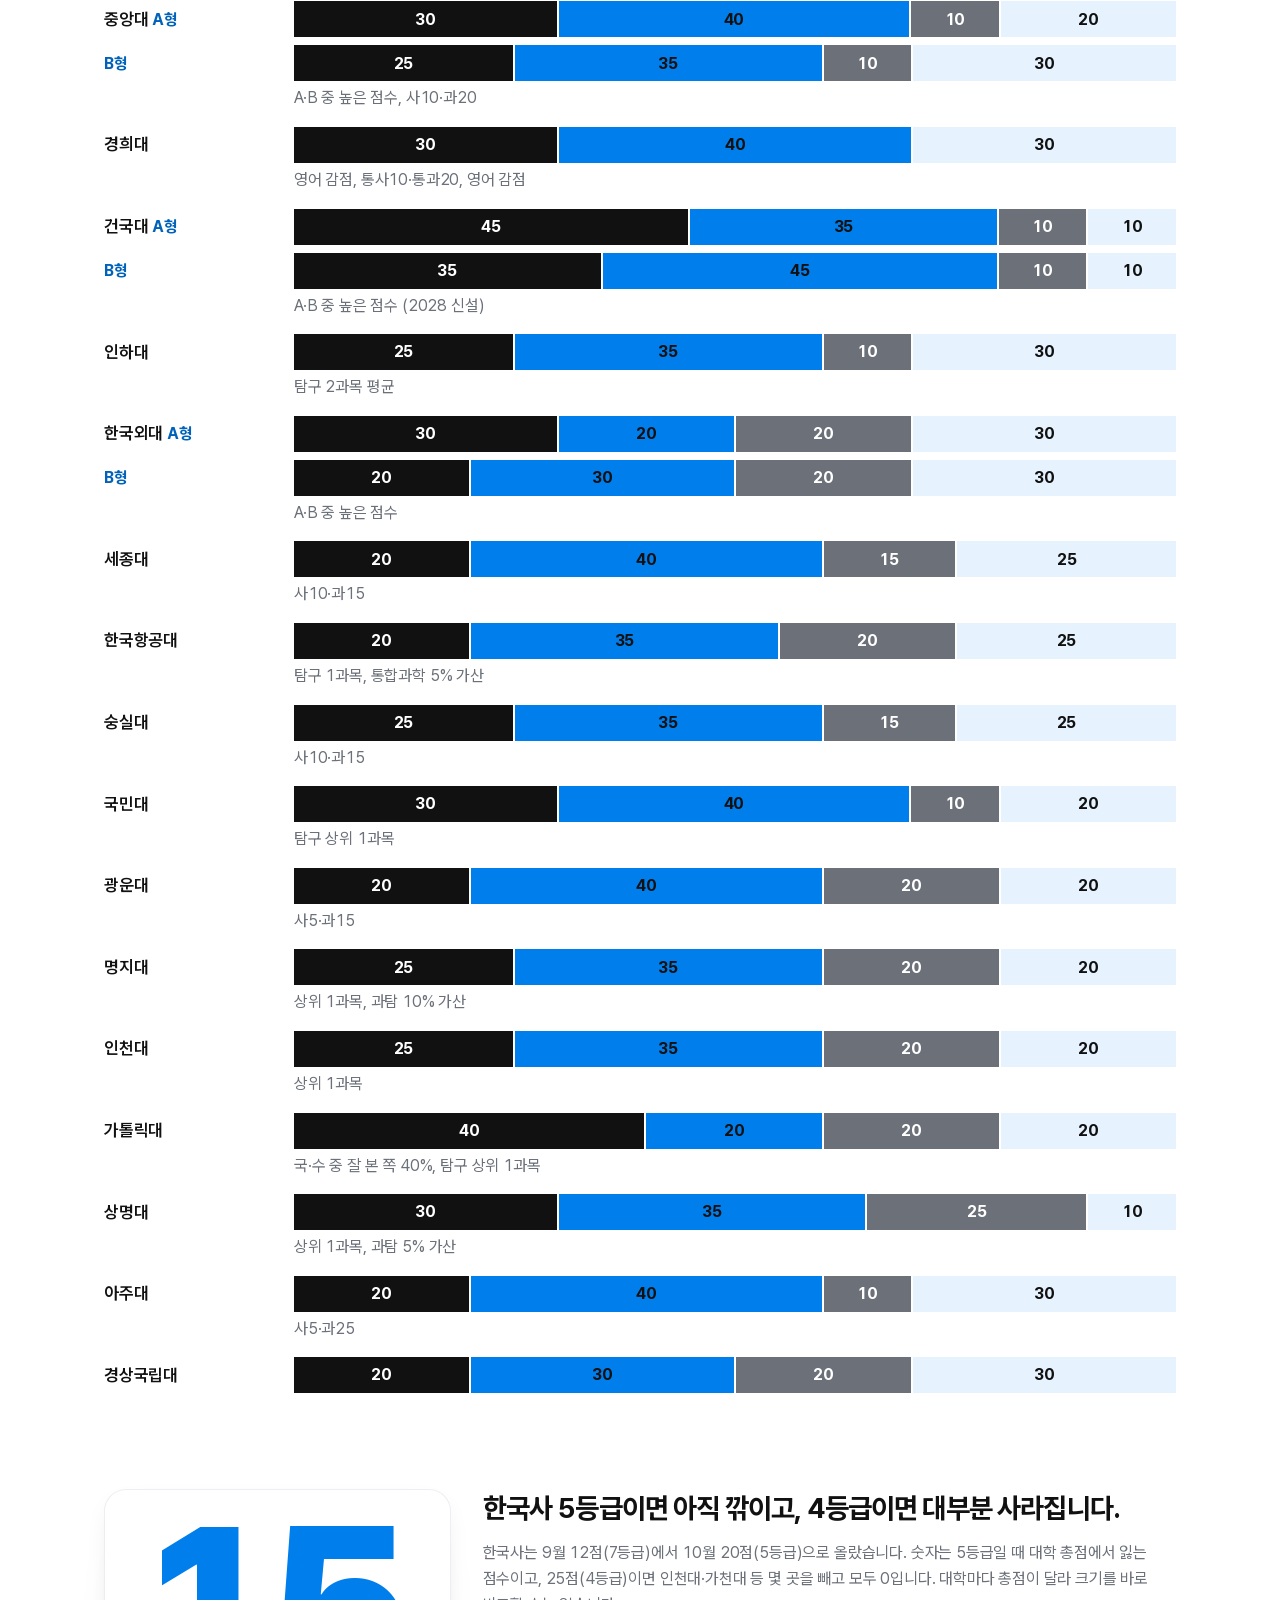
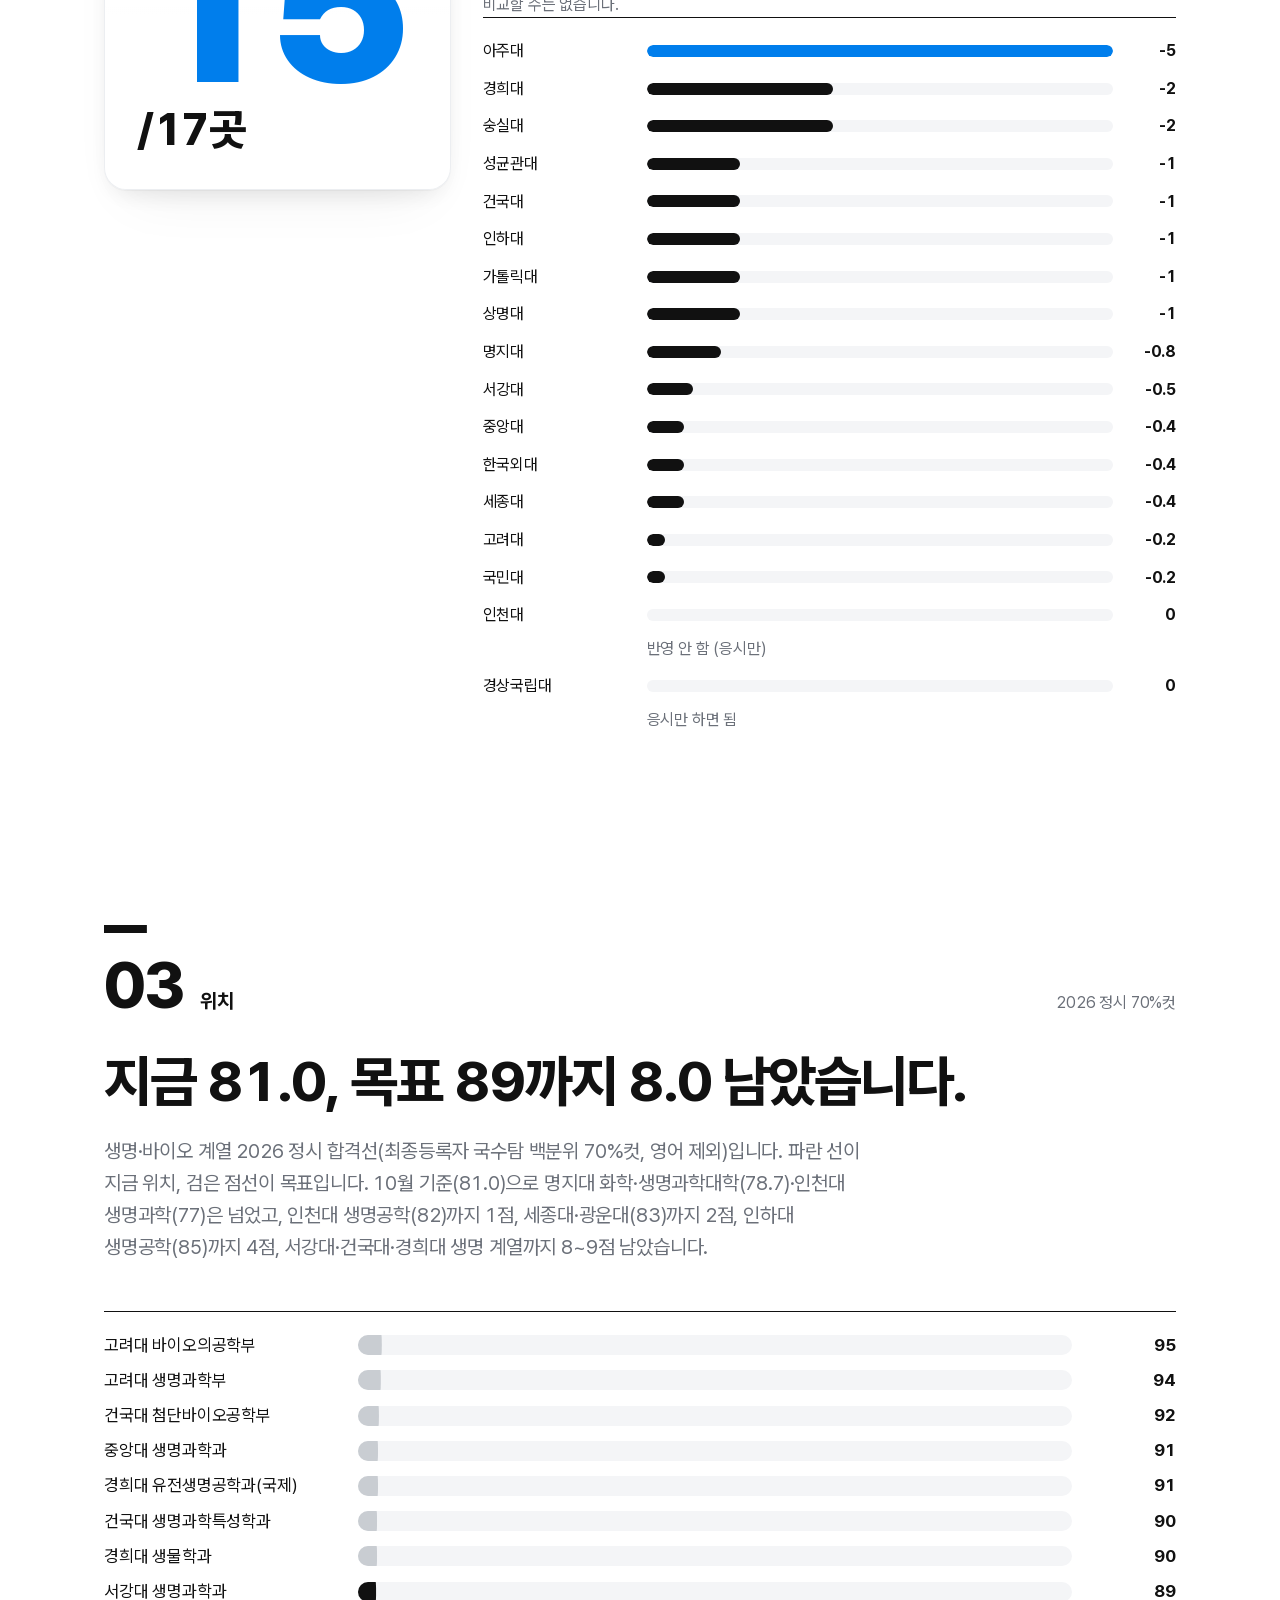
==== commit cd7b7181: "Update briefing: October 2026 mock exam Co-Authored-By: Claude Opus 5.5 <noreply@anthropic.com> Clau" ====
--- a/briefing/index.html
+++ b/briefing/index.html
@@ -21,7 +21,7 @@
 
   <!-- 첫 화면: 큰 81.9가 스크롤에 맞춰 줄어들며 아래 숫자 줄 첫 칸으로 들어간다 -->
   <header class="hero" id="top">
-    <h1 data-reveal>2028 정시 지도와<br>5회 학평 분석</h1>
+    <h1 data-reveal>2028 정시 지도와<br>6회 학평 분석</h1>
     <p class="hero-sub" data-reveal>수능 위주로 뽑는 대학 20곳을 기준으로 지금 위치와 남은 거리를 정리했습니다. 영어는 마지막 장에서 자세히 말씀드릴게요.</p>
 
     <div class="hero-num" aria-hidden="true">
@@ -40,7 +40,7 @@
     </ul>
     <a class="jump" href="#english" data-reveal>영어 부분만 보기 <span aria-hidden="true">↓</span></a>
     <ol class="toc print-only" aria-label="목차">
-      <li><b>01</b>정시 구조</li><li><b>02</b>반영 비율</li><li><b>03</b>위치</li><li><b>04</b>학평 5회</li>
+      <li><b>01</b>정시 구조</li><li><b>02</b>반영 비율</li><li><b>03</b>위치</li><li><b>04</b>학평 6회</li>
       <li><b>05</b>순서</li><li><b>06</b>영어</li><li><b>07</b>첫 수업 전</li>
     </ol>
   </header>
@@ -58,7 +58,7 @@
     <p class="pull" data-reveal>정시는 가·나·다군에서 한 곳씩, 최대 세 번 지원합니다. 같은 군 안에서는 한 대학만 지원할 수 있고, 합격해도 한 곳에만 등록합니다.</p>
 
     <h3 class="sub-h pb" data-reveal>대학별 메모</h3>
-    <p class="note" data-reveal>두 대학씩 넘어갑니다. 국·수·영·탐은 자연계열 반영 비율(%)이고, '나에게'는 9월 학평 기준입니다.</p>
+    <p class="note" data-reveal>두 대학씩 넘어갑니다. 국·수·영·탐은 자연계열 반영 비율(%)이고, '나에게'는 10월 학평 기준입니다.</p>
     <!-- 두 대학이 한 쌍으로 화면 가운데에 오면 뒤 배경이 그 두 대학 이름으로 바뀐다. 배경은 sticky로 따라오기만 함 -->
     <div class="univ-tour">
       <div class="uv-stage" aria-hidden="true"><div class="uv-layers" id="uv-layers"></div></div>
@@ -75,7 +75,7 @@
   <section id="ratio">
     <div class="sh" data-reveal><span class="sh-no">02</span><span class="sh-name">반영 비율</span><span class="sh-meta">자연계열 기준</span></div>
     <h2 data-reveal>수학 비중이 크지만, 국어로 고를 수 있는 곳도 있습니다.</h2>
-    <p class="lede" data-reveal>2028 수능 탐구는 모두 통합사회·통합과학입니다. 9월에는 국어(84.5)가 수학(80.3)보다, 통합사회(87.3)가 통합과학(74.7)보다 높았습니다. 그래서 A·B 유형 중 높은 점수를 쓰는 곳과 탐구 상위 1과목만 보는 곳이 유리합니다.</p>
+    <p class="lede" data-reveal>2028 수능 탐구는 모두 통합사회·통합과학입니다. 9월에는 국어(84.5)가, 10월에는 수학(84)이 더 높았습니다. 시험마다 강한 과목이 바뀌니 A·B 유형 중 높은 점수를 쓰는 곳이 유리합니다. 탐구는 두 번 모두 통합사회가 높아 상위 1과목만 보는 곳이 유리합니다.</p>
     <ul class="legend" data-reveal aria-hidden="true">
       <li><i class="sw kor"></i>국어</li><li><i class="sw math"></i>수학</li><li><i class="sw eng"></i>영어</li><li><i class="sw tam"></i>탐구</li>
     </ul>
@@ -84,8 +84,8 @@
     <div class="hist pb">
       <div class="hist-num" data-reveal><span class="big-n" id="hist-n">16</span><span class="big-u" id="hist-u">/20곳</span></div>
       <div class="hist-body">
-        <h3 data-reveal>한국사 7등급이면 대부분 깎이고, 4등급이면 거의 사라집니다.</h3>
-        <p class="note" data-reveal>9월 한국사는 12점(7등급)입니다. 숫자는 7등급일 때 대학 총점에서 잃는 점수입니다. 대학마다 총점이 달라 크기를 바로 비교할 수는 없습니다.</p>
+        <h3 data-reveal>한국사 5등급이면 아직 깎이고, 4등급이면 대부분 사라집니다.</h3>
+        <p class="note" data-reveal>한국사는 9월 12점(7등급)에서 10월 20점(5등급)으로 올랐습니다. 숫자는 5등급일 때 대학 총점에서 잃는 점수이고, 25점(4등급)이면 인천대·가천대 등 몇 곳을 빼고 모두 0입니다. 대학마다 총점이 달라 크기를 바로 비교할 수는 없습니다.</p>
         <div class="bars" id="hist-bars" role="img"></div>
       </div>
     </div>
@@ -95,25 +95,26 @@
   <section id="position">
     <div class="sh" data-reveal><span class="sh-no">03</span><span class="sh-name">위치</span><span class="sh-meta">2026 정시 70%컷</span></div>
     <h2 data-reveal>지금 <span data-key="now">81.9</span>, 목표 <span data-key="target">89</span>까지 <span data-key="gap">7.1</span> 남았습니다.</h2>
-    <p class="lede" data-reveal>생명·바이오 계열 2026 정시 합격선(최종등록자 국수탐 백분위 70%컷, 영어 제외)입니다. 파란 선이 지금 위치, 검은 점선이 목표입니다. 9월 기준으로 명지대 화학·생명과학대학(78.7)은 이미 넘었고 인천대 생명공학(82)은 0.1점 차입니다. 세종대·상명대·인하대 생명 계열까지 1~3점, 서강대·건국대·경희대까지 7~9점 남았습니다.</p>
+    <p class="lede" data-reveal>생명·바이오 계열 2026 정시 합격선(최종등록자 국수탐 백분위 70%컷, 영어 제외)입니다. 파란 선이 지금 위치, 검은 점선이 목표입니다. 10월 기준(81.0)으로 명지대 화학·생명과학대학(78.7)·인천대 생명과학(77)은 넘었고, 인천대 생명공학(82)까지 1점, 세종대·광운대(83)까지 2점, 인하대 생명공학(85)까지 4점, 서강대·건국대·경희대 생명 계열까지 8~9점 남았습니다.</p>
     <div class="cutoffs" id="cutoffs" role="img"></div>
     <p class="note" data-reveal id="cut-note"></p>
 
     <h3 class="sub-h pb" data-reveal>필요한 등급 조합</h3>
     <div class="scroll-x"><table class="tbl combos" id="combos" data-reveal></table></div>
     <p class="pull" data-reveal>국어나 수학 하나만 2등급이 되어도 85~88, 인하대·국민대 바이오 계열입니다. 둘 다 올리면 89~92, 건국대·중앙대·경희대·서강대 생명 계열입니다.</p>
+    <p class="note" data-reveal>목표로 국어·수학·영어 2등급, 탐구 두 과목 1등급(22211)을 받으면 국수탐 평균 백분위는 약 91~96(중간 94)입니다. 2026 입결 기준 고려대 생명 계열(94~95)이 적정~상향, 서강·중앙(서울)·건국·경희대 생명 계열(89~93)이 안정~적정입니다. 2등급·1등급 백분위 폭으로 계산한 추정입니다.</p>
   </section>
 
   <!-- 04 학평 5회 -->
   <section id="mocks">
-    <div class="sh" data-reveal><span class="sh-no">04</span><span class="sh-name">학평 5회</span><span class="sh-meta">성적통지표 5장</span></div>
-    <h2 data-reveal>9월에 처음으로 국어·수학 3등급.</h2>
-    <p class="lede" data-reveal>고1 9월부터 고2 9월까지입니다. 다섯 번 중 9월이 가장 높았지만 한 번뿐이라, 10월에 유지되는지 봐야 합니다.</p>
+    <div class="sh" data-reveal><span class="sh-no">04</span><span class="sh-name">학평 6회</span><span class="sh-meta">성적통지표 6장</span></div>
+    <h2 data-reveal>10월, 영어·통합과학·한국사가 올랐습니다.</h2>
+    <p class="lede" data-reveal>고1 9월부터 고2 10월까지 여섯 번입니다. 10월에는 여섯 과목이 모두 3등급 이상이 됐습니다(한국사 제외). 평균 백분위는 81.0으로 9월(81.9)과 비슷합니다.</p>
 
     <div class="round" id="round-card" data-reveal>
       <div class="round-nav">
         <button class="nav-btn" id="round-prev" type="button"><span aria-hidden="true">←</span><span class="nav-label"></span></button>
-        <h3 class="round-title" id="round-title" aria-live="polite">고2 9월</h3>
+        <h3 class="round-title" id="round-title" aria-live="polite">고2 10월</h3>
         <button class="nav-btn" id="round-next" type="button"><span class="nav-label"></span><span aria-hidden="true">→</span></button>
       </div>
       <div class="round-body" id="round-body"></div>
@@ -127,9 +128,9 @@
         <p class="note" data-reveal>점선은 목표 89. (국어 + 수학 + 탐구 두 과목 평균) ÷ 3으로 계산했습니다.</p>
       </div>
       <ul class="findings">
-        <li data-reveal><b>국어</b>6월 5등급(백분위 50.2)에서 9월 3등급(84.5)으로 올랐습니다. 수학도 처음 3등급입니다.</li>
-        <li data-reveal><b>영어</b>고1 10월에 72점, 3등급을 받은 적이 있습니다. 그때도 빈칸 4문항은 다 틀렸습니다.</li>
-        <li data-reveal><b>통합과학</b>3월 백분위 97.1(1등급)에서 9월 74.7(4등급)로 떨어졌습니다. 6·9월 오답이 화학과 지구·우주에 몰려 있습니다.</li>
+        <li data-reveal><b>영어</b>65점(4등급)에서 71점(3등급)으로 올랐습니다. 듣기 17문항은 전부 맞혔고, 빈칸 4문항은 또 다 틀렸습니다.</li>
+        <li data-reveal><b>수학</b>2·3점 17문항은 전부 정답, 4점 13문항 중 10개 오답입니다. 단답 26~30번은 다섯 문항 모두 틀렸습니다.</li>
+        <li data-reveal><b>통합과학·한국사</b>통합과학 4→3등급, 한국사 12점→20점(7→5등급)입니다. 한국사는 2문항만 더 맞히면 4등급입니다.</li>
       </ul>
     </div>
 
@@ -156,11 +157,11 @@
 
   <!-- 06 영어 -->
   <section id="english">
-    <div class="sh" data-reveal><span class="sh-no">06</span><span class="sh-name">영어</span><span class="sh-meta">학평 5회 채점 결과</span></div>
+    <div class="sh" data-reveal><span class="sh-no">06</span><span class="sh-name">영어</span><span class="sh-meta">학평 6회 채점 결과</span></div>
     <h2 data-reveal>영어는 빈칸에서 무너집니다.</h2>
     <p class="lede" data-reveal>여기부터 선생님께 직접 드리는 이야기입니다. 듣기는 거의 틀리지 않고, 글 전체를 한 문장으로 압축하는 문제에서 점수가 빠집니다.</p>
     <ul class="mets eng-mets">
-      <li><span class="m-v"><span data-count="65" data-key="eng-raw">65</span><small>점</small></span><span class="m-l"><span data-key="eng-label">고2 9월</span> 원점수, <span data-key="eng-grade">4</span>등급<br>70점까지 5점</span></li>
+      <li><span class="m-v"><span data-count="71" data-key="eng-raw">71</span><small>점</small></span><span class="m-l"><span data-key="eng-label">고2 10월</span> 원점수, <span data-key="eng-grade">3</span>등급<br>80점(2등급)까지 9점</span></li>
       <li class="accent"><span class="m-v"><span data-count="90" data-key="blank">90</span><small>%</small></span><span class="m-l">빈칸 31~34번<br><span data-rounds>5</span>회 누적 오답률</span></li>
       <li><span class="m-v"><span data-count="6" data-key="listen">6</span><small>%</small></span><span class="m-l">듣기 1~17번<br><span data-rounds>5</span>회 누적 오답률</span></li>
       <li><span class="m-v"><span data-count="80">80</span><small>점</small></span><span class="m-l">최종 목표<br>2028 수능 2등급</span></li>
@@ -172,7 +173,7 @@
         <div class="bars" id="type-bars" role="img" aria-label="유형별 누적 오답률 막대그래프"></div>
       </div>
       <div>
-        <h3 class="sub-h" data-reveal>영어 4등급이 깎는 점수</h3>
+        <h3 class="sub-h" data-reveal>영어 2등급과 4등급의 점수 차</h3>
         <div class="bars" id="weight-bars" role="img" aria-label="대학별 영어 2등급과 4등급의 점수 차"></div>
         <p class="note" id="weight-other"></p>
       </div>
@@ -182,11 +183,11 @@
     <div class="scroll-x" tabindex="0" role="region" aria-label="회차별 유형 오답 표, 옆으로 밀어서 보기">
       <table class="heat" id="heat"></table>
     </div>
-    <p class="note" data-reveal>틀린 문항 수/전체 문항 수. 점선 칸인 10월은 결과가 나오면 채웁니다.</p>
+    <p class="note" data-reveal>틀린 문항 수/전체 문항 수. 테두리 열이 가장 최근인 10월입니다.</p>
 
     <h3 class="sub-h" data-reveal>매번 틀리는 문항</h3>
-    <div class="grid45" id="grid45" role="img" aria-label="45문항 지도. 번호마다 그 유형의 누적 오답률로 색을 칠함. 빈칸 31~34번이 가장 진하고, 21·23·24번은 5회 중 4회 오답"></div>
-    <p class="note" data-reveal>번호마다 그 유형의 누적 오답률로 칠했습니다. 테두리는 5회 중 4회 틀린 21번(함축), 23번(주제), 24번(제목)으로, 셋 다 빈칸과 뿌리가 같습니다.</p>
+    <div class="grid45" id="grid45" role="img" aria-label="45문항 지도. 번호마다 그 유형의 누적 오답률로 색을 칠함. 빈칸 31~34번이 가장 진하고, 21·24번은 6회 중 5회, 23번은 4회 오답"></div>
+    <p class="note" data-reveal>번호마다 그 유형의 누적 오답률로 칠했습니다. 테두리는 21번(함축)·24번(제목) 6회 중 5회, 23번(주제) 4회 틀린 문항으로, 셋 다 빈칸과 뿌리가 같습니다.</p>
 
     <h3 class="sub-h pb" data-reveal>약한 영역과 처방</h3>
     <ol class="rows fixes" id="fixes">
@@ -210,7 +211,7 @@
     </ol>
     <a class="btn" href="pdf/briefing.pdf" download="2028-정시-영어-코칭-브리핑.pdf">PDF로 받기</a>
     <p class="note" id="pdf-msg" aria-live="polite"></p>
-    <p class="colophon">근거: 2028학년도 각 대학 입학전형 시행계획 원문(2026.3~5), 울산진로진학지원센터 「2028 대입전형 깔끔정리」, 2026 정시 입시결과, 학평 성적통지표 5장(2025.9~2026.9).</p>
+    <p class="colophon">근거: 2028학년도 각 대학 입학전형 시행계획 원문(2026.3~5), 울산진로진학지원센터 「2028 대입전형 깔끔정리」, 2026 정시 입시결과, 학평 성적통지표 6장(2025.9~2026.10).</p>
   </section>
 
 </main>
--- a/briefing/styles.css
+++ b/briefing/styles.css
@@ -21,7 +21,7 @@
   --glow-1: #007EEC3D; --glow-2: #5AC8FA4D; --glow-3: #7FE3D442;
   --paper-glass: #FFFFFFB8;
   /* 리퀴드 글라스: 반투명 판 + 위쪽 빛 + 아래 얕은 그림자 (2026.10.26 학생 요청) */
-  --glass: #FFFFFF8F; --glass-strong: #FFFFFFC7; --glass-edge: #FFFFFFE6; --glass-rim: #0F2A4A14;
+  --glass: #FFFFFF6E; --glass-strong: #FFFFFFAD; --glass-edge: #FFFFFFE6; --glass-rim: #0F2A4A14;
   --glass-sheen: #FFFFFFB3; --glass-sheen-0: #FFFFFF00;
   --glass-shadow: 0 1px 1px #1111110A, 0 10px 28px -10px #1111111F, 0 28px 56px -28px #11111114;
   --glass-shadow-lift: 0 2px 2px #1111110D, 0 16px 36px -12px #11111129, 0 36px 64px -28px #1111111A;
@@ -118,7 +118,7 @@
 @keyframes drift3 { to { transform: translate(18vmax, -20vmax) scale(1.12); } }
 
 /* 01 대학 소개: 대학이 화면 가운데로 오면 뒤 배경이 그 대학으로 바뀜 */
-.univ-tour { position: relative; margin-top: var(--s8); overflow: clip; }
+.univ-tour { position: relative; margin-top: var(--s8); overflow-x: visible; overflow-y: clip; }
 .uv-stage { position: sticky; top: 0; height: 100svh; margin-bottom: -100svh; width: 100vw; margin-left: calc(50% - 50vw);
   overflow: hidden; pointer-events: none; }
 .uv-layers, .uv-bg { position: absolute; inset: 0; margin: 0; }
@@ -149,6 +149,15 @@
 .uv-me b { display: block; color: var(--accent-ink); }
 .uv-src { color: var(--ink-2); font-size: 16px; }
 .uv-mark { display: grid; justify-items: end; }
+/* 대학 대표색: 양옆에서 가운데로 옅어지는 그라데이션 (색 값은 plan.json의 color, 투명도는 여기서) */
+.uv-tint { position: absolute; inset: 0; opacity: 0.30;
+  -webkit-mask-image: linear-gradient(180deg, transparent, #000 18%, #000 82%, transparent); mask-image: linear-gradient(180deg, transparent, #000 18%, #000 82%, transparent);
+  background: linear-gradient(90deg, var(--c1) 0%, transparent 46%, transparent 54%, var(--c2) 100%); }
+@media (max-width: 820px) { .uv-tint { background: linear-gradient(180deg, var(--c1) 0%, transparent 42%, transparent 58%, var(--c2) 100%); opacity: 0.24; } }
+.uv-head .uv-name { margin: 0; }
+.uv-head { display: flex; align-items: center; justify-content: space-between; gap: var(--s4); min-width: 0; }
+.uv-logo-in { flex: none; height: clamp(48px, 5.4vw, 64px); width: auto; max-width: 132px; object-fit: contain;
+  filter: drop-shadow(0 1px 1px #11111114); }
 @media (max-width: 820px) {
   .uv-step { grid-template-columns: 1fr; min-height: 0; gap: var(--s6); padding: var(--s8) 0; }
   .uv-card { padding: var(--s5) var(--s4); }
